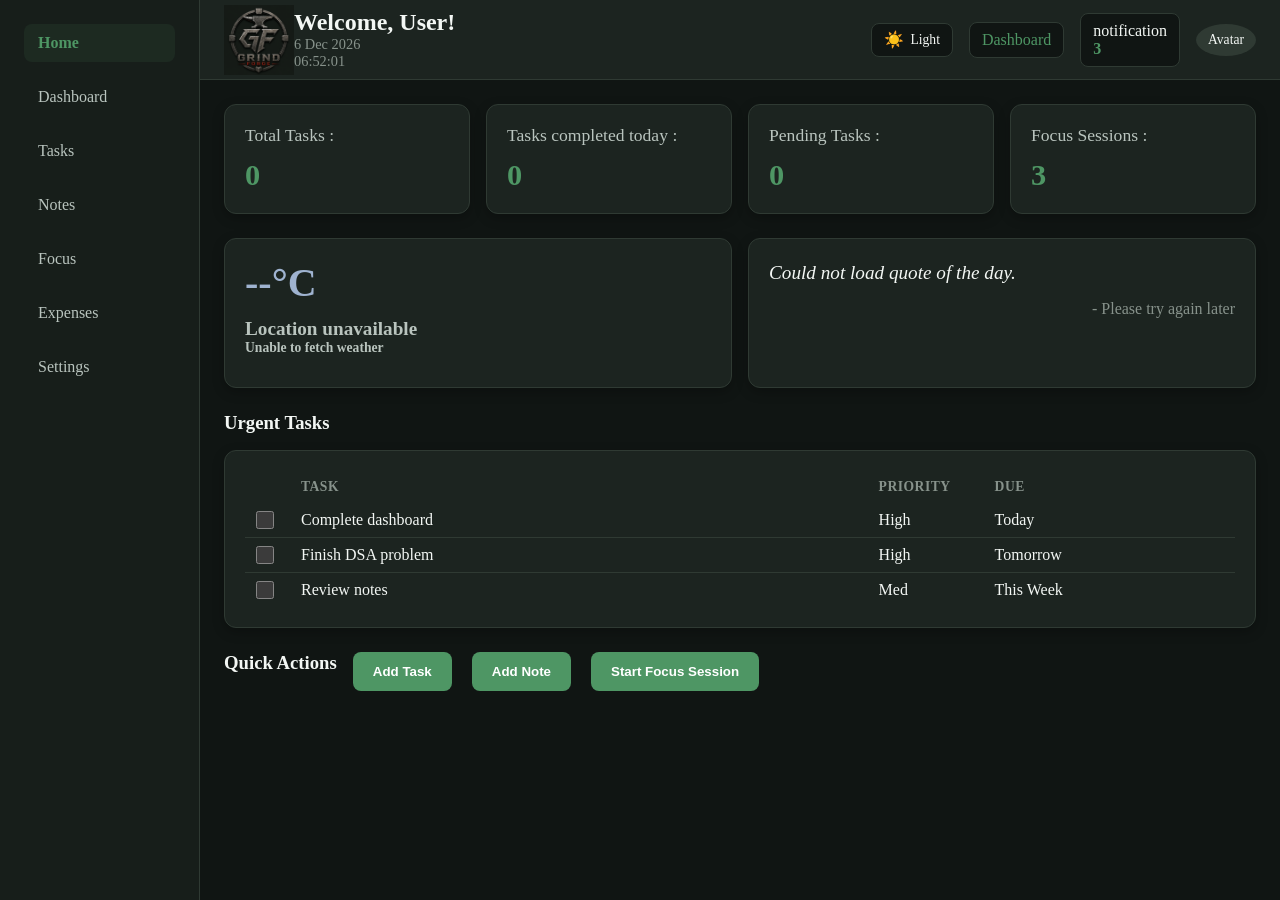
==== index.html @ f17d2585 "Added logo and timer in header also some fixes in buttons and cards" ====
<!doctype html>
<html lang="en">

<head>
  <meta charset="utf-8" />
  <meta name="viewport" content="width=device-width,initial-scale=1" />
  <title>Productivity Dashboard</title>
  <script src="js/theme-init.js"></script>
  <link rel="stylesheet" href="css/base.css" />
  <link rel="stylesheet" href="css/themes.css" />
  <link rel="stylesheet" href="css/layout.css" />
  <link rel="stylesheet" href="css/components.css" />
  <link rel="stylesheet" href="css/responsive.css" />
</head>

<body>
  <div class="app-container">

    <aside class="sidebar">
      <nav aria-label="Primary">
        <ul class="nav-links">
          <li><a href="index.html" data-page="index.html">Home</a></li>
          <li><a href="dashboard.html" data-page="dashboard.html">Dashboard</a></li>
          <li><a href="tasks.html" data-page="tasks.html">Tasks</a></li>
          <li><a href="notes.html" data-page="notes.html">Notes</a></li>
          <li><a href="focus.html" data-page="focus.html">Focus</a></li>
          <li><a href="expenses.html" data-page="expenses.html">Expenses</a></li>
          <li><a href="settings.html" data-page="settings.html">Settings</a></li>
        </ul>
      </nav>
    </aside>

    <main class="content" role="main">
      <header class="app-header">
        <div class="logo">
          <img src="assets/images/logo-dark.png" alt="Productivity App Logo" class="logo-icon">
        </div>
        <div class="welcome-msg">
          <span class="welcome-text">Welcome, User!</span>
          <div class="time-and-date">
            <span id="current-date">01/01/2023</span>
            <span id="current-time">00:00:00</span>
          </div>
        </div>
        <div class="header-actions">
          <button type="button" id="theme-toggle" class="theme-toggle-btn" aria-label="Switch to light mode" aria-pressed="false">
            <span class="theme-toggle-icon" aria-hidden="true">☀️</span>
            <span class="theme-toggle-label">Light</span>
          </button>
          <div class="dashboard-link">
            <a href="dashboard.html">Dashboard</a>
          </div>
          <div class="notification">
            <span class="notification-icon">notification</span>
            <span class="notification-count">3</span>
          </div>
          <div class="profile-avatar">Avatar</div>
        </div>
      </header>

      <div class="page-content">

        <section id="home-quick-stats" class="quick-stats">
          <div class="stat-card">
            <h4>Total Tasks : </h4>
            <p id="home-total-tasks" class="stat-value">0</p>
          </div>
          <div class="stat-card">
            <h4>Tasks completed today : </h4>
            <p id="home-completed-today" class="stat-value">0</p>
          </div>
          <div class="stat-card">
            <h4>Pending Tasks : </h4>
            <p id="home-pending-tasks" class="stat-value">0</p>
          </div>
          <div class="stat-card">
            <h4>Focus Sessions : </h4>
            <p id="home-focus-sessions" class="stat-value">3</p>
          </div>
        </section>

        <section id="widgets" class="widgets">
          <div class="widget-container">
            <article class="weather-card">
              <div class="shimmer-container weather-shimmer" id="weather-shimmer">
                <div class="shimmer-line shimmer-temp"></div>
                <div class="shimmer-line shimmer-location"></div>
                <div class="shimmer-line shimmer-desc"></div>
              </div>
              <div class="weather-content" id="weather-content" style="display: none;">
                <div class="temperature">
                  <h2>--°C</h2>
                </div>
                <div class="location">
                  <h4>Loacation Unavailable</h4>
                </div>
                <div class="weather-description">
                  <h5>Unable to fecth weather</h5>
                </div>
              </div>
            </article>
            <article class="quote-card">
              <div class="shimmer-container quote-shimmer" id="quote-shimmer">
                <div class="shimmer-line shimmer-quote-text"></div>
                <div class="shimmer-line shimmer-quote-author"></div>
              </div>
              <div class="quote-content" id="quote-content" style="display: none;">
                <div class="quote-text">
                  "The secret of getting ahead is getting started."
                </div>
                <div class="quote-author">- Mark Twain</div>
              </div>
            </article>
          </div>
        </section>

        <section id="urgent-tasks" class="urgent-tasks">
          <h3 class="urgent-task-title">Urgent Tasks</h3>

          <div class="urgent-task-list">
            <div class="urgent-task-header-row">
              <div></div>
              <div>Task</div>
              <div>Priority</div>
              <div>Due</div>
            </div>

            <div class="urgent-task-cards">
              <input type="checkbox" />
              <div>Complete dashboard</div>
              <div>High</div>
              <div>Today</div>
            </div>

            <div class="urgent-task-cards">
              <input type="checkbox" />
              <div>Finish DSA problem</div>
              <div>High</div>
              <div>Tomorrow</div>
            </div>

            <div class="urgent-task-cards">
              <input type="checkbox" />
              <div>Review notes</div>
              <div>Med</div>
              <div>This Week</div>
            </div>
          </div>
        </section>

        <section id="quick-actions" class="quick-actions">
          <h3 class="quick-actions-title">Quick Actions</h3>
          <div class="quick-actions-list">
            <button class="quick-action-btn">Add Task</button>
            <button class="quick-action-btn">Add Note</button>
            <button class="quick-action-btn">Start Focus Session</button>
          </div>
        </section>
      </div>

    </main>
  </div>
  <script type="module" src="js/app.js"></script>
</body>

</html>
---- css/base.css ----
/* base.css — reset, variables, typography */

* {
  margin: 0;
  padding: 0;
  box-sizing: border-box;
}

:root {
  --sidebar-bg: #171e1a;
  --main-bg: #101513;
  --card-bg: #1c2420;
  --card-border: #2f3a33;

  --btn-bg: #4e9664;
  --btn-text: #ffffff;

  --notes-accent: #d16ac4;
  --focus-accent: #9fb3d0;
  --completed-accent: #4f9a50;
  --xp-accent: #3f730f;
  --expense-accent: #e28c5c; /* Earthy copper for expenses */

  /* General Text Colors for Dark Theme */
  --text-primary: #f3f7f4;
  --text-secondary: #b9c4be;
  --text-muted: #87928b;

  /* Background Opacities */
  --hover-bg: rgba(255, 255, 255, 0.05);
  --nav-active-bg: rgba(78, 150, 100, 0.1);
  --completed-bg: rgba(79, 154, 80, 0.15);
  --notes-bg: rgba(209, 106, 196, 0.15);
  --focus-bg: rgba(159, 179, 208, 0.15);
  --expense-bg: rgba(226, 140, 92, 0.15);
  --focus-border: rgba(159, 179, 208, 0.2);
  --draft-bg: rgba(209, 106, 196, 0.1);

  /* Semantic aliases for layout & shared rules */
  --bg: var(--main-bg);
  --surface: var(--card-bg);
  --border: var(--card-border);
  --accent: var(--btn-bg);
  --success: var(--completed-accent);
  --danger: #c96b6b;
  --danger-bg: rgba(201, 107, 107, 0.15);
  --warning: #d4a84a;
  --card-shadow: 0 4px 12px rgba(0, 0, 0, 0.25);
}

html {
  color-scheme: dark light;
}

html[data-theme="dark"],
html:not(.light-theme) {
  color-scheme: dark;
}

body {
  color: var(--text-primary);
  background-color: var(--main-bg);
}

a {
  color: inherit;
  text-decoration: none;
}

/* Nav active styles in components.css */

.dashboard-tabs {
  display: flex;
  flex-wrap: wrap;
  gap: 12px;
  margin-bottom: 24px;
  border-bottom: 2px solid var(--border);
  padding-bottom: 12px;
}

.dashboard-tabs .tab-btn {
  padding: 0.75rem 1.25rem;
  border: none;
  border-radius: 4px;
  background: transparent;
  color: var(--text-secondary);
  cursor: pointer;
  font-weight: 500;
  font-size: 0.95rem;
  transition: all 0.2s ease;
  position: relative;
}

.dashboard-tabs .tab-btn:hover {
  color: var(--text-primary);
  background-color: var(--hover-bg);
}

.dashboard-tabs .tab-btn:focus {
  outline: 2px solid var(--accent);
  outline-offset: 2px;
}

.dashboard-tabs .tab-btn.active {
  color: var(--accent);
  font-weight: 600;
  border-bottom: 3px solid var(--accent);
  padding-bottom: 9px;
}

.quick-action-btn {
  background-color: var(--accent);
  color: white;
}

.stat-card p {
  color: var(--accent);
}

.progress-bar {
  background-color: var(--border);
  border-radius: 999px;
}

.progress-fill {
  background-color: var(--success);
  border-radius: inherit;
}

.task-tabs > .tab-btn.active {
  font-weight: 600;
  background-color: var(--accent);
  color: white;
}

.dashboard-stats-grid {
  display: grid;
  grid-template-columns: repeat(auto-fit, minmax(200px, 1fr));
  gap: 16px;
}

.stat-card {
  display: flex;
  flex-direction: column;
  justify-content: center;
  min-height: 110px;
}

.stat-card h3 {
  font-size: 0.9rem;
  font-weight: 500;
  color: var(--text-secondary);
  margin-bottom: 12px;
  text-transform: uppercase;
  letter-spacing: 0.5px;
}

.stat-card p {
  font-size: 2rem;
  font-weight: 700;
  color: var(--accent);
  margin: 0;
}

.no-activity,
.no-insights {
  padding: 32px 20px;
  text-align: center;
  color: var(--text-secondary);
  font-style: italic;
}

.activity-item {
  padding: 12px;
  border-bottom: 1px solid var(--border);
  display: flex;
  flex-direction: column;
  gap: 6px;
  transition: background-color 0.15s ease;
}

.activity-item:hover {
  background-color: var(--hover-bg);
}

.activity-item:last-child {
  border-bottom: none;
}

.activity-item-header {
  display: flex;
  align-items: center;
  gap: 8px;
  font-size: 0.95rem;
}

.activity-item-header strong {
  color: var(--text-primary);
  font-weight: 600;
}

.activity-module {
  display: inline-block;
  padding: 2px 8px;
  background-color: var(--accent);
  color: white;
  border-radius: 12px;
  font-size: 0.75rem;
  font-weight: 600;
  text-transform: uppercase;
  letter-spacing: 0.3px;
}

.activity-title {
  font-size: 0.9rem;
  color: var(--text-primary);
  font-weight: 500;
  margin: 0;
  word-break: break-word;
}

.activity-date {
  font-size: 0.8rem;
  color: var(--text-secondary);
  margin: 0;
}

.insight-item {
  display: flex;
  flex-direction: column;
  gap: 8px;
}

.insight-item h3 {
  font-size: 0.9rem;
  font-weight: 600;
  color: var(--text-primary);
  margin: 0;
}

.insight-item p {
  font-size: 1.1rem;
  color: var(--accent);
  font-weight: 700;
  margin: 0;
  word-break: break-word;
}
---- css/themes.css ----
/* themes.css — light mode overrides (dark defaults in base.css) */

:root.light-theme {
  --sidebar-bg: #ffffff;
  --main-bg: #f3f4f6;
  --card-bg: #ffffff;
  --card-border: #e5e7eb;

  --btn-bg: #059669;
  --btn-text: #ffffff;

  --notes-accent: #db2777;
  --focus-accent: #2563eb;
  --completed-accent: #059669;
  --xp-accent: #d97706;
  --expense-accent: #dc2626;

  --text-primary: #111827;
  --text-secondary: #4b5563;
  --text-muted: #9ca3af;

  --hover-bg: #f9fafb;
  --nav-active-bg: #ecfdf5;
  --completed-bg: rgba(5, 150, 105, 0.1);
  --notes-bg: rgba(219, 39, 119, 0.1);
  --focus-bg: rgba(37, 99, 235, 0.1);
  --expense-bg: rgba(220, 38, 38, 0.1);
  --focus-border: rgba(37, 99, 235, 0.3);
  --draft-bg: rgba(219, 39, 119, 0.1);

  --danger: #dc2626;
  --danger-bg: rgba(220, 38, 38, 0.1);
  --warning: #d97706;
  --card-shadow: 0 2px 8px rgba(0, 0, 0, 0.08);
}

:root.light-theme,
:root.light-theme body {
  color-scheme: light;
}
---- css/layout.css ----
html,
body {
    height: 100%;
    background-color: var(--main-bg);
}

body {
    margin: 0;
}

.nav-links{
    list-style: none;
    margin:0;
    padding:0;
    display: flex;
    flex-direction: column;
    gap: 16px;
}

.app-container {
    display: flex;
    min-height: 100vh;
}

.sidebar {
    width: 200px;
    display: flex;
    flex-direction: column;
    min-height: 100vh;
    background-color: var(--sidebar-bg);
    border-right: 1px solid var(--card-border);
    padding: 24px;
}

.content {
    flex: 1;
    display: flex;
    flex-direction: column;
    background-color: var(--main-bg);
}

.app-header {
    height: 80px;
    background-color: var(--card-bg);
    border-bottom: 1px solid var(--card-border);
    display: flex;
    align-items: center;
    justify-content: space-between;
    padding: 0 24px;
}

.welcome-msg{
    display: flex;
    flex-direction: column;
    align-items: left;
    justify-content: center;
    padding: 8px 0;
}

.time-and-date{
    display: flex;
    flex-direction: column;
}

.header-actions {
    display: flex;
    gap: 16px;
    align-items: center;
}

.dashboard-link,
.notification {
    padding: 8px 12px;
    border-radius: 8px;
    border: 1px solid var(--card-border);
}



.page-content {
    flex: 1;
    padding: 24px;
    display: flex;
    flex-direction: column;
    gap: 24px;
}

.recent-activity-section,
.productivity-insights-section {
    display: flex;
    flex-direction: column;
    gap: 12px;
}

.recent-activity-section h2,
.productivity-insights-section h2 {
    font-size: 1.25rem;
    font-weight: 600;
    color: var(--text-primary);
    margin: 0;
}

#recent-activity-list,
#dashboard-insights-list {
    background-color: var(--card-bg);
    border: 1px solid var(--card-border);
    border-radius: 12px;
    overflow: hidden;
    box-shadow: var(--card-shadow);
}

#dashboard-insights-list {
    display: grid;
    grid-template-columns: repeat(auto-fit, minmax(200px, 1fr));
    gap: 0;
    padding: 16px;
}

.insight-item {
    padding: 16px;
    background-color: var(--card-bg);
    border: 1px solid var(--card-border);
    border-radius: 8px;
}

#recent-activity-list .activity-item {
    padding: 16px;
    border-bottom: 1px solid var(--card-border);
}

#recent-activity-list .activity-item:last-child {
    border-bottom: none;
}



.quick-stats {
    display: grid;
    grid-template-columns: repeat(auto-fit, minmax(180px, 1fr));
    gap: 16px;
    font-size: 1rem;
}

.quick-stats p {
    font-size: 1.5rem;
    font-weight: 700;
}

.widget-container {
    display: grid;
    grid-template-columns: 1fr 1fr;
    gap: 16px;
}

.weather-card,
.quote-card {
    min-height: 150px;
}

.quote-text,
.quote-author {
    width: 100%;
}

.quote-author {
    text-align: right;
}

.urgent-tasks{
    display: flex;
    flex-direction: column;
    gap: 16px;
}

.urgent-task-list {
    display: flex;
    flex-direction: column;
}

.urgent-task-header-row,
.urgent-task-cards {
    display: grid;
    grid-template-columns: 40px 0.8fr 100px 100px;
    gap: 16px;
    padding: 8px 0;
}

.quick-actions {
    display: flex;
    gap: 16px;
}

.quick-actions-list {
    display: flex;
    gap: 20px;
}


.stat-card,
.weather-card,
.quote-card,
.urgent-task-list {
    padding: 20px;
    background-color: var(--card-bg);
    border: 1px solid var(--card-border);
    border-radius: 12px;
    box-shadow: var(--card-shadow);
}



.progress-bar {
    width: 100%;
    height: 8px;
}

.progress-fill {
    height: 100%;
    width: 0%;
}
---- css/components.css ----
/* components.css — cards, buttons, inputs, badges */

/* Navigation */
.nav-links a {
  display: block;
  padding: 10px 14px;
  border-radius: 8px;
  color: var(--text-secondary);
  font-weight: 500;
  transition:
    background-color 0.15s ease,
    color 0.15s ease;
}

.nav-links a:hover {
  background-color: var(--hover-bg);
  color: var(--text-primary);
}

.nav-links a.active {
  background-color: var(--nav-active-bg);
  color: var(--btn-bg);
  font-weight: 600;
}

/* Theme toggle */
.theme-toggle-btn {
  display: inline-flex;
  align-items: center;
  gap: 6px;
  padding: 8px 12px;
  border-radius: 8px;
  border: 1px solid var(--card-border);
  background-color: var(--main-bg);
  color: var(--text-primary);
  cursor: pointer;
  font-size: 0.85rem;
  font-weight: 500;
  font-family: inherit;
  transition:
    background-color 0.15s ease,
    border-color 0.15s ease;
}

.theme-toggle-btn:hover {
  background-color: var(--hover-bg);
  border-color: var(--accent);
}

.theme-toggle-btn:focus-visible {
  outline: 2px solid var(--accent);
  outline-offset: 2px;
}

.theme-toggle-icon {
  font-size: 1rem;
  line-height: 1;
}

/* Header */
.welcome-msg {
  width: 60%;
}

.logo-text,
.welcome-text {
  color: var(--text-primary);
  font-size: 1.5rem;
  font-weight: 800;
}

.logo-icon {
  width: 70px;
  height: 70px;
  display: flex;
  align-items: center;
  justify-content: center;
  color: var(--btn-bg);
  transition: transform 0.2s ease;
}

.logo-icon:hover {
  transform: scale(1.05);
}

.time-and-date {
  color: var(--text-muted);
  font-size: 0.9rem;
}

.dashboard-link a {
  color: var(--btn-bg);
  font-weight: 500;
}

.notification {
  color: var(--btn-bg);
  font-weight: 500;
}

.dashboard-link,
.notification {
  background-color: var(--main-bg);
  color: var(--text-primary);
}

.dashboard-link a:hover {
  color: var(--text-primary);
}

.profile-avatar {
  background-color: var(--card-border);
  color: var(--text-primary);
  border-radius: 50%;
  padding: 8px 12px;
  font-size: 0.85rem;
}

.notification-count {
  color: var(--btn-bg);
  font-weight: 600;
}

/* Section headings */
.page-content h1,
.page-content h2,
.page-content h3,
.urgent-task-title,
.quick-actions-title {
  color: var(--text-primary);
}

.page-content h2 {
  font-size: 1.25rem;
  font-weight: 600;
  margin-bottom: 12px;
}

/* Stat cards */
.stat-card h3,
.stat-card h4 {
  font-size: 1.1rem;
  font-weight: 500;
  color: var(--text-secondary);
  margin-bottom: 12px;
}

.stat-card .stat-value,
.stat-card p.stat-value {
  font-size: 1.9rem;
  font-weight: 700;
  color: var(--accent);
  margin: 0;
}

.weather-content .temperature h2 {
  font-size: 2.5rem;
}
.location h4 {
  font-size: 1.2rem;
}
.weather-description h5 {
  font-size: 0.85rem;
}

.quote-content .quote-text {
  font-size: 1.2rem;
}
.quote-author {
  font-size: 1rem;
}

.weather

.text-danger,
.text-danger.stat-value,
.stat-card .text-danger,
.stat-card p.text-danger {
  color: var(--danger);
}

.text-success,
.text-success.stat-value,
.stat-card .text-success,
.stat-card p.text-success {
  color: var(--success);
}

/* Page-specific stat accents */
body[data-page="notes.html"] .stat-card .stat-value {
  color: var(--notes-accent);
}

body[data-page="focus.html"] .stat-card .stat-value {
  color: var(--focus-accent);
}

body[data-page="expenses.html"] .stat-card .stat-value {
  color: var(--expense-accent);
}

/* Forms */
.form-card {
  background-color: var(--card-bg);
  border: 1px solid var(--card-border);
  border-radius: 12px;
  padding: 24px;
}

.form-group {
  display: flex;
  flex-direction: column;
  gap: 6px;
  margin-bottom: 16px;
}

.form-group label {
  color: var(--text-secondary);
  font-size: 0.9rem;
  font-weight: 500;
}

.form-group input,
.form-group textarea,
.form-group select,
#note-form input,
#note-form textarea,
#session-name,
.expense-filter-row select {
  background-color: var(--main-bg);
  border: 1px solid var(--card-border);
  border-radius: 8px;
  color: var(--text-primary);
  padding: 10px 12px;
  font-size: 0.95rem;
}

#note-form input,
#note-form textarea {
  width: 100%;
  margin-bottom: 12px;
}

.form-group input::placeholder,
.form-group textarea::placeholder,
#note-form input::placeholder,
#note-form textarea::placeholder,
#session-name::placeholder {
  color: var(--text-muted);
}

.form-group input:focus,
.form-group textarea:focus,
.form-group select:focus,
#note-form input:focus,
#note-form textarea:focus,
#session-name:focus {
  outline: 2px solid var(--accent);
  outline-offset: 1px;
  border-color: var(--accent);
}

.form-row {
  display: grid;
  grid-template-columns: 1fr 1fr;
  gap: 16px;
}

.form-actions {
  display: flex;
  gap: 12px;
  flex-wrap: wrap;
}

.primary-btn {
  background-color: var(--btn-bg);
  color: var(--btn-text);
  border: none;
  border-radius: 8px;
  padding: 10px 20px;
  font-weight: 600;
  cursor: pointer;
  transition: filter 0.15s ease;
}

.primary-btn:hover {
  filter: brightness(1.1);
}

.secondary-btn {
  background-color: transparent;
  color: var(--text-secondary);
  border: 1px solid var(--card-border);
  border-radius: 8px;
  padding: 10px 20px;
  font-weight: 500;
  cursor: pointer;
}

.secondary-btn:hover {
  background-color: var(--hover-bg);
  color: var(--text-primary);
}

/* Task tabs */
.task-tabs {
  display: flex;
  flex-wrap: wrap;
  gap: 8px;
  margin-bottom: 16px;
}

.task-tabs .tab-btn {
  padding: 8px 16px;
  border: 1px solid var(--card-border);
  border-radius: 8px;
  background: transparent;
  color: var(--text-secondary);
  cursor: pointer;
  font-weight: 500;
  transition: all 0.15s ease;
}

.task-tabs .tab-btn:hover {
  background-color: var(--hover-bg);
  color: var(--text-primary);
}

.tab-divider {
  border: none;
  border-top: 1px solid var(--card-border);
  margin-bottom: 20px;
}

/* Task cards */
.task-card,
.expense-card,
.note-item {
  background-color: var(--card-bg);
  border: 1px solid var(--card-border);
  border-radius: 12px;
  padding: 16px;
  margin-bottom: 12px;
}

.task-title,
.expense-title,
.note-item h3 {
  color: var(--text-primary);
  font-size: 1.1rem;
  font-weight: 600;
}

.task-description,
.expense-category,
.expense-date,
.note-date {
  color: var(--text-secondary);
  font-size: 0.9rem;
}

.expense-amount {
  color: var(--expense-accent);
  font-weight: 700;
  font-size: 1.1rem;
}

.task-meta {
  display: flex;
  flex-wrap: wrap;
  gap: 12px;
  color: var(--text-muted);
  font-size: 0.85rem;
}

.task-priority-badge.low {
  color: var(--text-muted);
}

.task-priority-badge.medium {
  color: var(--warning);
}

.task-priority-badge.high {
  color: var(--danger);
}

.task-actions,
.expense-actions,
.note-actions {
  display: flex;
  gap: 8px;
  margin-top: 12px;
}

.edit-btn,
.delete-btn,
.edit-note-btn,
.delete-note-btn {
  padding: 6px 12px;
  border-radius: 6px;
  border: 1px solid var(--card-border);
  background: transparent;
  color: var(--text-secondary);
  cursor: pointer;
  font-size: 0.85rem;
}

.edit-btn:hover,
.edit-note-btn:hover {
  background-color: var(--nav-active-bg);
  color: var(--btn-bg);
  border-color: var(--btn-bg);
}

.delete-btn:hover,
.delete-note-btn:hover {
  background-color: var(--danger-bg);
  color: var(--danger);
  border-color: var(--danger);
}

/* Activity module badges */
.activity-module {
  background-color: var(--btn-bg);
}

.activity-module--tasks {
  background-color: var(--btn-bg);
}

.activity-module--notes {
  background-color: var(--notes-accent);
}

.activity-module--focus {
  background-color: var(--focus-accent);
  color: var(--btn-text);
}

.activity-module--expenses {
  background-color: var(--expense-accent);
  color: var(--btn-text);
}

/* Category breakdown */
.category-breakdown-item {
  margin-bottom: 16px;
}

.category-info {
  display: flex;
  justify-content: space-between;
  margin-bottom: 6px;
  font-weight: 500;
  font-size: 0.95rem;
  color: var(--text-primary);
}

.category-breakdown-section .progress-fill {
  background-color: var(--expense-accent);
}

/* Focus page */
.focus-timer-section {
  text-align: center;
  padding: 32px;
  background-color: var(--card-bg);
  border: 1px solid var(--card-border);
  border-radius: 12px;
}

#focus-timer-display {
  font-size: 3rem;
  font-weight: 700;
  color: var(--focus-accent);
  margin: 24px 0;
}

.focus-controls {
  display: flex;
  flex-wrap: wrap;
  gap: 12px;
  justify-content: center;
  align-items: center;
}

.focus-controls button {
  background-color: var(--btn-bg);
  color: var(--btn-text);
  border: none;
  border-radius: 8px;
  padding: 10px 20px;
  font-weight: 600;
  cursor: pointer;
}

.focus-controls button:hover {
  filter: brightness(1.1);
}

.focus-session-item {
  padding: 12px 16px;
  background-color: var(--card-bg);
  border: 1px solid var(--card-border);
  border-radius: 8px;
  margin-bottom: 8px;
  color: var(--text-primary);
}

/* Quote & weather widgets */
.quote-text {
  color: var(--text-primary);
  font-style: italic;
  line-height: 1.5;
}

.quote-author {
  color: var(--text-muted);
  margin-top: 12px;
}

.temperature h2 {
  color: var(--focus-accent);
  font-size: 2rem;
}

.location h4,
.weather-description h5 {
  color: var(--text-secondary);
}

/* Quick actions */
.quick-action-btn {
  background-color: var(--btn-bg);
  color: var(--btn-text);
  border: none;
  border-radius: 8px;
  padding: 12px 20px;
  font-weight: 600;
  cursor: pointer;
}

.quick-action-btn:hover {
  filter: brightness(1.1);
}

/* Expense filter */
.expense-filter-row {
  display: flex;
  align-items: center;
  gap: 12px;
  margin-bottom: 16px;
  color: var(--text-secondary);
}

/* Urgent tasks table */
.urgent-task-header-row {
  color: var(--text-muted);
  font-size: 0.85rem;
  font-weight: 600;
  text-transform: uppercase;
  letter-spacing: 0.5px;
}

.urgent-task-cards {
  color: var(--text-primary);
  border-bottom: 1px solid var(--card-border);
}

.urgent-task-cards:last-child {
  border-bottom: none;
}

@media (max-width: 768px) {
  .theme-toggle-label {
    display: none;
  }

  .theme-toggle-btn {
    padding: 8px 10px;
  }
}

/* Shimmer loading animation */
@keyframes shimmer {
  0% {
    background-position: -1000px 0;
  }
  100% {
    background-position: 1000px 0;
  }
}

.shimmer-container {
  display: flex;
  flex-direction: column;
  gap: 12px;
}

.shimmer-line {
  height: 16px;
  background: linear-gradient(
    90deg,
    var(--card-border) 0%,
    var(--hover-bg) 50%,
    var(--card-border) 100%
  );
  background-size: 1000px 100%;
  border-radius: 4px;
  animation: shimmer 2s infinite;
}

.shimmer-temp {
  height: 32px;
  margin-bottom: 8px;
}

.shimmer-location {
  height: 20px;
}

.shimmer-desc {
  height: 16px;
}

.shimmer-quote-text {
  height: 48px;
}

.shimmer-quote-author {
  height: 16px;
  margin-top: 8px;
}
---- css/responsive.css ----
/* responsive.css — breakpoints for mobile/tablet */

@media (max-width: 1024px) {
    .sidebar {
        width: 200px;
        padding: 16px;
    }

    .app-header {
        padding: 0 16px;
    }

    .page-content {
        padding: 16px;
        gap: 16px;
    }

    .quick-stats {
        grid-template-columns: repeat(auto-fit, minmax(150px, 1fr));
    }

    #dashboard-insights-list {
        grid-template-columns: repeat(auto-fit, minmax(180px, 1fr));
    }
}

@media (max-width: 768px) {
    .app-container {
        flex-direction: column;
    }

    .sidebar {
        width: 100%;
        min-height: auto;
        flex-direction: row;
        padding: 12px;
        border: 1px solid var(--card-border);
        overflow-x: auto;
    }

    .nav-links {
        flex-direction: row;
        gap: 8px;
    }

    .nav-links li a {
        padding: 8px 12px;
        font-size: 0.9rem;
    }

    .app-header {
        flex-wrap: wrap;
        height: auto;
        gap: 12px;
        padding: 12px;
    }

    .logo-text,
    .welcome-msg .time-and-date {
        display: none;
    }

    .page-content {
        padding: 12px;
        gap: 12px;
    }

    .dashboard-tabs {
        gap: 8px;
        margin-bottom: 16px;
    }

    .dashboard-tabs .tab-btn {
        padding: 0.6rem 1rem;
        font-size: 0.85rem;
    }

    .quick-stats {
        grid-template-columns: repeat(auto-fit, minmax(120px, 1fr));
        gap: 12px;
    }

    .stat-card {
        min-height: 100px;
    }

    .stat-card h3 {
        font-size: 0.8rem;
        margin-bottom: 8px;
    }

    .stat-card p {
        font-size: 1.5rem;
    }

    #dashboard-insights-list {
        grid-template-columns: repeat(auto-fit, minmax(140px, 1fr));
        padding: 12px;
        gap: 0;
    }

    .insight-item {
        padding: 12px;
        border: 1px solid var(--card-border);
        border-radius: 6px;
        font-size: 0.9rem;
    }

    .insight-item h3 {
        font-size: 0.8rem;
    }

    .insight-item p {
        font-size: 0.95rem;
    }

    .activity-item-header {
        font-size: 0.9rem;
    }

    .activity-module {
        font-size: 0.7rem;
        padding: 2px 6px;
    }

    .activity-title {
        font-size: 0.85rem;
    }

    .activity-date {
        font-size: 0.75rem;
    }
}

@media (max-width: 480px) {
    .sidebar {
        padding: 8px;
    }

    .nav-links li a {
        padding: 6px 10px;
        font-size: 0.8rem;
    }

    .app-header {
        padding: 8px;
        gap: 8px;
    }

    .logo-icon {
        font-size: 0.9rem;
    }

    .header-actions {
        gap: 8px;
    }

    .page-content {
        padding: 8px;
        gap: 8px;
    }

    .dashboard-tabs {
        gap: 6px;
        margin-bottom: 12px;
    }

    .dashboard-tabs .tab-btn {
        padding: 0.5rem 0.8rem;
        font-size: 0.75rem;
    }

    .quick-stats {
        grid-template-columns: repeat(2, 1fr);
        gap: 10px;
    }

    .stat-card {
        min-height: 90px;
        padding: 16px;
    }

    .stat-card h3 {
        font-size: 0.7rem;
        margin-bottom: 6px;
    }

    .stat-card p {
        font-size: 1.25rem;
    }

    #dashboard-insights-list {
        grid-template-columns: 1fr;
        padding: 8px;
    }

    .insight-item {
        padding: 10px;
    }

    .insight-item h3 {
        font-size: 0.75rem;
    }

    .insight-item p {
        font-size: 0.9rem;
    }

    .activity-item {
        padding: 12px;
    }

    .activity-item-header {
        font-size: 0.85rem;
        gap: 6px;
    }

    .activity-module {
        font-size: 0.65rem;
        padding: 1px 5px;
    }

    .activity-title {
        font-size: 0.8rem;
    }

    .activity-date {
        font-size: 0.7rem;
    }

    .no-activity,
    .no-insights {
        padding: 20px 12px;
        font-size: 0.85rem;
    }
}
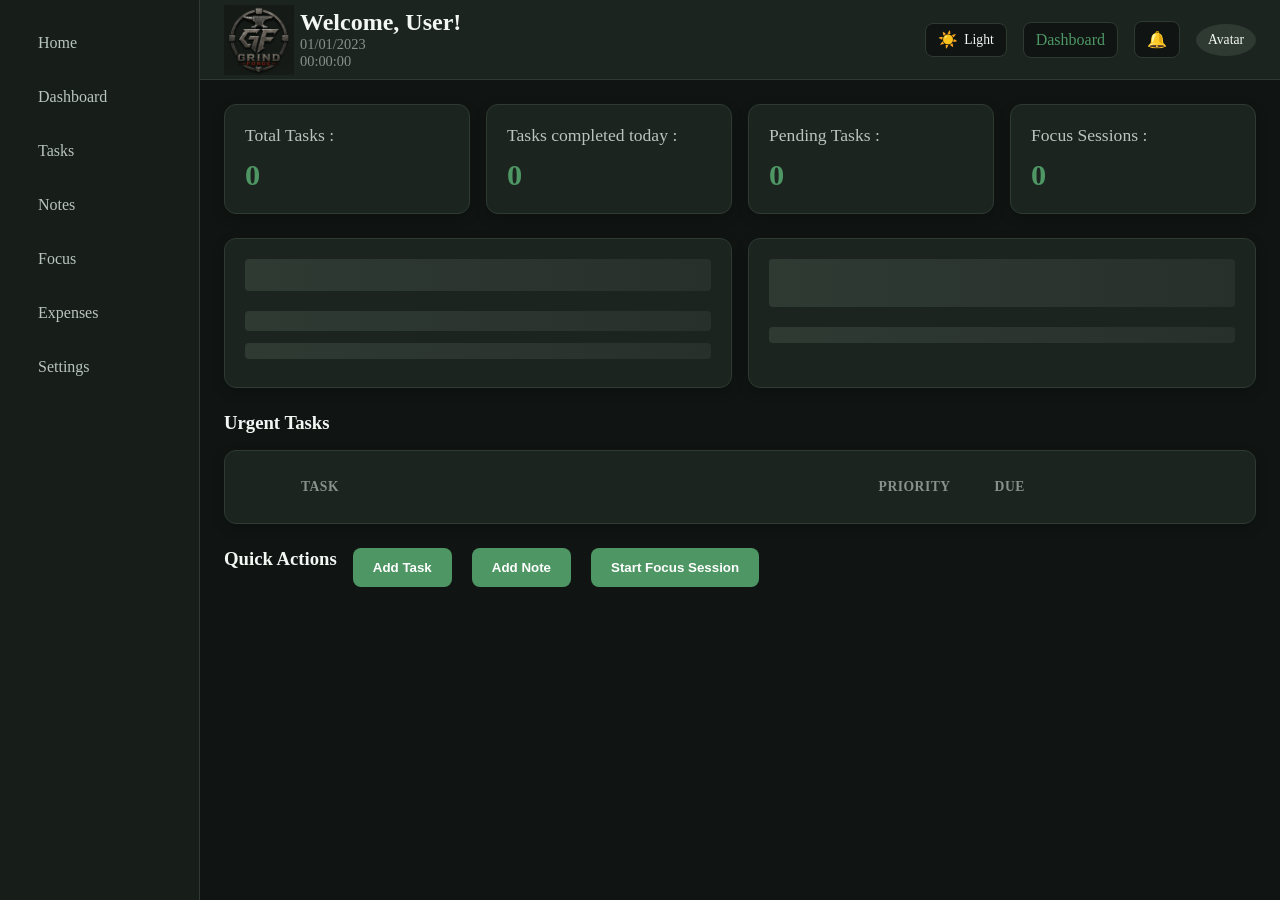
==== commit f5ba2c19: "security and bug fixes and consistency maintenance" ====
--- a/index.html
+++ b/index.html
@@ -50,9 +50,9 @@
           <div class="dashboard-link">
             <a href="dashboard.html">Dashboard</a>
           </div>
-          <div class="notification">
-            <span class="notification-icon">notification</span>
-            <span class="notification-count">3</span>
+          <div class="notification" id="notification-widget">
+            <span class="notification-icon" aria-label="Notifications">🔔</span>
+            <span class="notification-count" id="notification-badge" hidden>0</span>
           </div>
           <div class="profile-avatar">Avatar</div>
         </div>
@@ -75,7 +75,7 @@
           </div>
           <div class="stat-card">
             <h4>Focus Sessions : </h4>
-            <p id="home-focus-sessions" class="stat-value">3</p>
+            <p id="home-focus-sessions" class="stat-value">0</p>
           </div>
         </section>
 
@@ -125,35 +125,18 @@
               <div>Due</div>
             </div>
 
-            <div class="urgent-task-cards">
-              <input type="checkbox" />
-              <div>Complete dashboard</div>
-              <div>High</div>
-              <div>Today</div>
-            </div>
-
-            <div class="urgent-task-cards">
-              <input type="checkbox" />
-              <div>Finish DSA problem</div>
-              <div>High</div>
-              <div>Tomorrow</div>
-            </div>
-
-            <div class="urgent-task-cards">
-              <input type="checkbox" />
-              <div>Review notes</div>
-              <div>Med</div>
-              <div>This Week</div>
-            </div>
+          <div id="urgent-task-cards-container">
+              <!-- Dynamic urgent tasks rendered by home.js -->
+          </div>
           </div>
         </section>
 
         <section id="quick-actions" class="quick-actions">
           <h3 class="quick-actions-title">Quick Actions</h3>
           <div class="quick-actions-list">
-            <button class="quick-action-btn">Add Task</button>
-            <button class="quick-action-btn">Add Note</button>
-            <button class="quick-action-btn">Start Focus Session</button>
+            <button id="quick-add-task" class="quick-action-btn">Add Task</button>
+            <button id="quick-add-note" class="quick-action-btn">Add Note</button>
+            <button id="quick-start-focus" class="quick-action-btn">Start Focus Session</button>
           </div>
         </section>
       </div>
--- a/css/components.css
+++ b/css/components.css
@@ -170,7 +170,6 @@
   font-size: 1rem;
 }
 
-.weather
 
 .text-danger,
 .text-danger.stat-value,
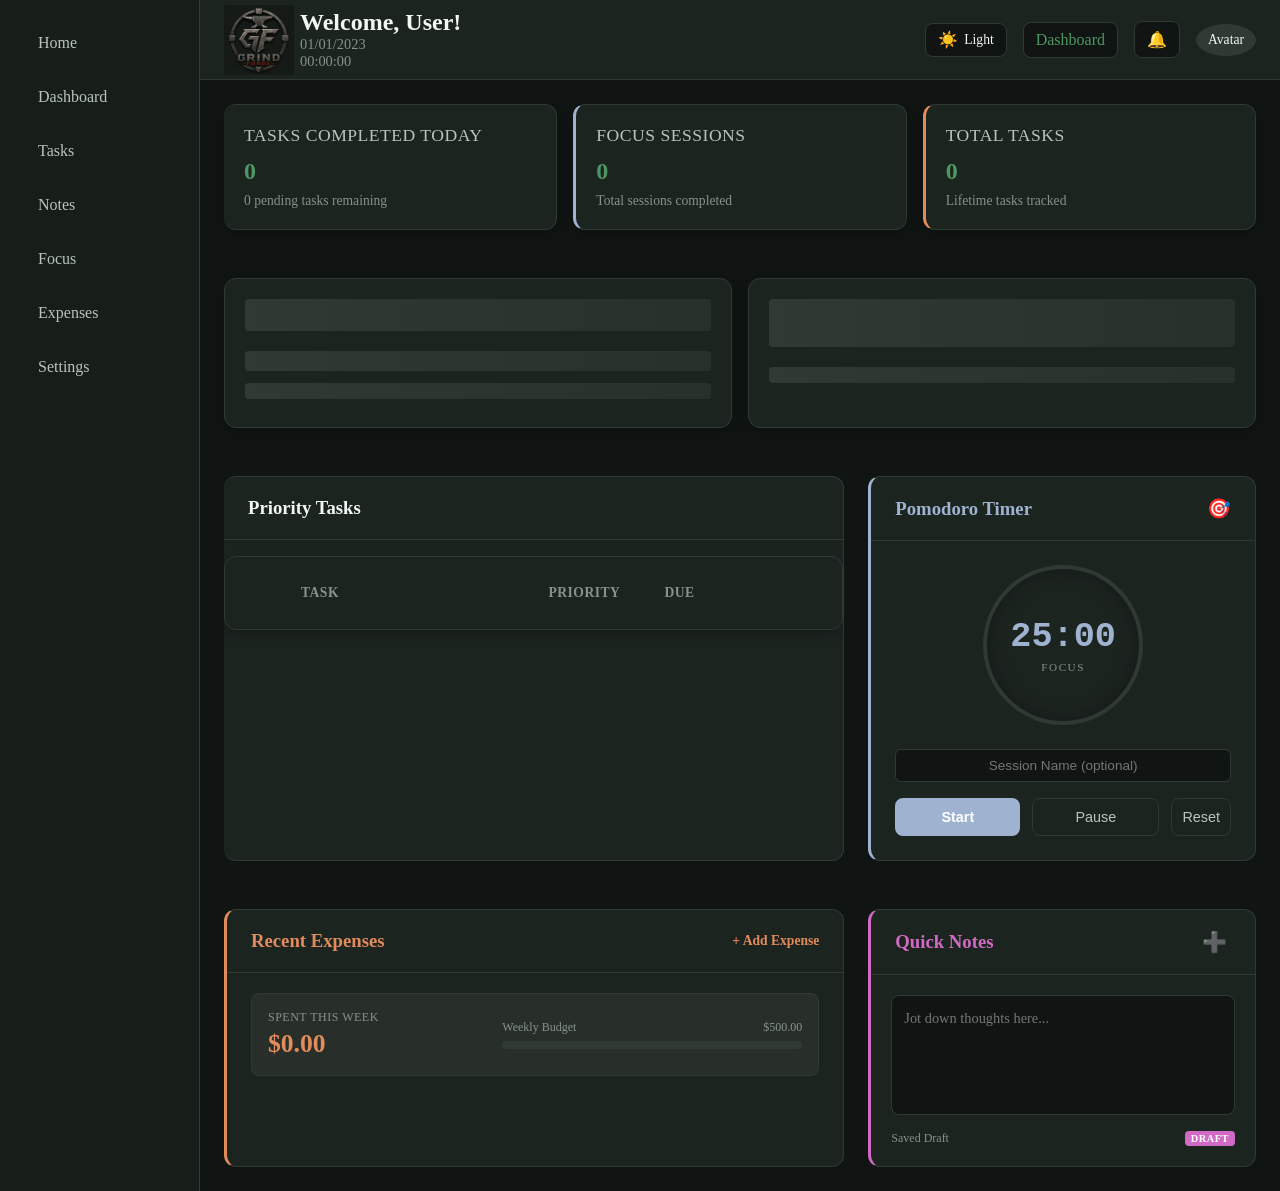
==== commit 8d469a02: "home UI polished with few new feature of draft note and focus timer" ====
--- a/index.html
+++ b/index.html
@@ -60,85 +60,160 @@
 
       <div class="page-content">
 
-        <section id="home-quick-stats" class="quick-stats">
-          <div class="stat-card">
-            <h4>Total Tasks : </h4>
-            <p id="home-total-tasks" class="stat-value">0</p>
-          </div>
-          <div class="stat-card">
-            <h4>Tasks completed today : </h4>
-            <p id="home-completed-today" class="stat-value">0</p>
-          </div>
-          <div class="stat-card">
-            <h4>Pending Tasks : </h4>
-            <p id="home-pending-tasks" class="stat-value">0</p>
-          </div>
-          <div class="stat-card">
-            <h4>Focus Sessions : </h4>
-            <p id="home-focus-sessions" class="stat-value">0</p>
-          </div>
+        <!-- HERO METRICS -->
+        <section class="dashboard-stats-grid quick-stats">
+          <article class="stat-card" style="border-left: 3px solid var(--tasks-accent);">
+            <h3>Tasks Completed Today</h3>
+            <p id="home-completed-today">0</p>
+            <span style="font-size: 0.85rem; color: var(--text-muted); margin-top: 8px;"><span id="home-pending-tasks">0</span> pending tasks remaining</span>
+          </article>
+          <article class="stat-card" style="border-left: 3px solid var(--focus-accent);">
+            <h3>Focus Sessions</h3>
+            <p id="home-focus-sessions">0</p>
+            <span style="font-size: 0.85rem; color: var(--text-muted); margin-top: 8px;">Total sessions completed</span>
+          </article>
+          <article class="stat-card" style="border-left: 3px solid var(--expense-accent);">
+            <h3>Total Tasks</h3>
+            <p id="home-total-tasks">0</p>
+            <span style="font-size: 0.85rem; color: var(--text-muted); margin-top: 8px;">Lifetime tasks tracked</span>
+          </article>
         </section>
 
-        <section id="widgets" class="widgets">
-          <div class="widget-container">
-            <article class="weather-card">
-              <div class="shimmer-container weather-shimmer" id="weather-shimmer">
-                <div class="shimmer-line shimmer-temp"></div>
-                <div class="shimmer-line shimmer-location"></div>
-                <div class="shimmer-line shimmer-desc"></div>
-              </div>
-              <div class="weather-content" id="weather-content" style="display: none;">
-                <div class="temperature">
-                  <h2>--°C</h2>
-                </div>
-                <div class="location">
-                  <h4>Loacation Unavailable</h4>
-                </div>
-                <div class="weather-description">
-                  <h5>Unable to fecth weather</h5>
-                </div>
-              </div>
-            </article>
-            <article class="quote-card">
-              <div class="shimmer-container quote-shimmer" id="quote-shimmer">
-                <div class="shimmer-line shimmer-quote-text"></div>
-                <div class="shimmer-line shimmer-quote-author"></div>
-              </div>
-              <div class="quote-content" id="quote-content" style="display: none;">
-                <div class="quote-text">
-                  "The secret of getting ahead is getting started."
-                </div>
-                <div class="quote-author">- Mark Twain</div>
-              </div>
-            </article>
-          </div>
+        <!-- WEATHER & QUOTE SECTION (Widgets) -->
+        <section id="widgets" class="widgets widget-container" style="margin-top: 24px;">
+          <article class="weather-card">
+            <div class="shimmer-container weather-shimmer" id="weather-shimmer">
+              <div class="shimmer-line shimmer-temp"></div>
+              <div class="shimmer-line shimmer-location"></div>
+              <div class="shimmer-line shimmer-desc"></div>
+            </div>
+            <div class="weather-content" id="weather-content" style="display: none;">
+              <div class="temperature">
+                <h2>--°C</h2>
+              </div>
+              <div class="location">
+                <h4>Location Unavailable</h4>
+              </div>
+              <div class="weather-description">
+                <h5>Unable to fetch weather</h5>
+              </div>
+            </div>
+          </article>
+          <article class="quote-card">
+            <div class="shimmer-container quote-shimmer" id="quote-shimmer">
+              <div class="shimmer-line shimmer-quote-text"></div>
+              <div class="shimmer-line shimmer-quote-author"></div>
+            </div>
+            <div class="quote-content" id="quote-content" style="display: none;">
+              <div class="quote-text">
+                "The secret of getting ahead is getting started."
+              </div>
+              <div class="quote-author">- Mark Twain</div>
+            </div>
+          </article>
         </section>
 
-        <section id="urgent-tasks" class="urgent-tasks">
-          <h3 class="urgent-task-title">Urgent Tasks</h3>
-
-          <div class="urgent-task-list">
-            <div class="urgent-task-header-row">
-              <div></div>
-              <div>Task</div>
-              <div>Priority</div>
-              <div>Due</div>
-            </div>
-
-          <div id="urgent-task-cards-container">
-              <!-- Dynamic urgent tasks rendered by home.js -->
-          </div>
-          </div>
-        </section>
-
-        <section id="quick-actions" class="quick-actions">
-          <h3 class="quick-actions-title">Quick Actions</h3>
-          <div class="quick-actions-list">
-            <button id="quick-add-task" class="quick-action-btn">Add Task</button>
-            <button id="quick-add-note" class="quick-action-btn">Add Note</button>
-            <button id="quick-start-focus" class="quick-action-btn">Start Focus Session</button>
-          </div>
-        </section>
+        <!-- ROW 1: PRIORITY TASKS & POMODORO TIMER -->
+        <div class="dashboard-split" style="margin-top: 24px;">
+          
+          <!-- LEFT: Priority Tasks -->
+          <div class="split-main">
+            <section id="urgent-tasks" class="urgent-tasks form-card" style="padding: 0; overflow: hidden; border-left: 3px solid var(--tasks-accent); height: 100%;">
+              <div style="padding: 20px 24px; border-bottom: 1px solid var(--card-border); background-color: var(--surface-elevated);">
+                <h3 class="split-section-title" style="margin: 0; color: var(--tasks-accent);">Priority Tasks</h3>
+              </div>
+              <div class="urgent-task-list">
+                <div class="urgent-task-header-row">
+                  <div></div>
+                  <div>Task</div>
+                  <div>Priority</div>
+                  <div>Due</div>
+                </div>
+                <div id="urgent-task-cards-container">
+                    <!-- Dynamic urgent tasks rendered by home.js -->
+                </div>
+              </div>
+            </section>
+          </div>
+
+          <!-- RIGHT: Pomodoro Timer -->
+          <div class="split-aside">
+            <section id="home-pomodoro-widget" class="form-card" style="padding: 0; overflow: hidden; border-left: 3px solid var(--focus-accent); height: 100%;">
+              <div style="padding: 20px 24px; border-bottom: 1px solid var(--card-border); background-color: var(--surface-elevated); display: flex; justify-content: space-between; align-items: center;">
+                <h3 class="split-section-title" style="margin: 0; color: var(--focus-accent);">Pomodoro Timer</h3>
+                <span style="font-size: 1.2rem;">🎯</span>
+              </div>
+              <div style="padding: 24px; display: flex; flex-direction: column; align-items: center; justify-content: center; gap: 16px;">
+                <div class="timer-display-circle" style="width: 160px; height: 160px; border-radius: 50%; border: 4px solid var(--card-border); display: flex; flex-direction: column; align-items: center; justify-content: center; position: relative; background: radial-gradient(circle, var(--surface-elevated) 0%, var(--card-bg) 100%); box-shadow: inset 0 0 20px rgba(0,0,0,0.3);">
+                  <div id="home-timer-display" style="font-size: 2.2rem; font-weight: 700; color: var(--focus-accent); font-family: monospace;">25:00</div>
+                  <div id="home-timer-label" style="font-size: 0.7rem; color: var(--text-muted); text-transform: uppercase; letter-spacing: 1.5px; margin-top: 4px;">Focus</div>
+                </div>
+                <div style="width: 100%; margin-top: 8px;">
+                  <input type="text" id="home-timer-session-name" placeholder="Session Name (optional)" style="width: 100%; background-color: var(--main-bg); border: 1px solid var(--card-border); border-radius: 6px; color: var(--text-primary); padding: 8px 12px; font-size: 0.85rem; text-align: center;" />
+                </div>
+                <div style="display: flex; gap: 12px; width: 100%;">
+                  <button id="home-timer-start-btn" class="primary-btn" style="flex: 1; background-color: var(--focus-accent); padding: 10px; font-size: 0.9rem; border: none; border-radius: 8px; color: #fff; font-weight: 600; cursor: pointer;">Start</button>
+                  <button id="home-timer-pause-btn" class="secondary-btn" style="flex: 1; padding: 10px; font-size: 0.9rem; border: 1px solid var(--card-border); border-radius: 8px; background: transparent; color: var(--text-secondary); cursor: pointer;" disabled>Pause</button>
+                  <button id="home-timer-reset-btn" class="secondary-btn" style="padding: 10px; font-size: 0.9rem; border: 1px solid var(--card-border); border-radius: 8px; background: transparent; color: var(--text-secondary); cursor: pointer;">Reset</button>
+                </div>
+              </div>
+            </section>
+          </div>
+
+        </div>
+
+        <!-- ROW 2: RECENT EXPENSES & QUICK NOTES -->
+        <div class="dashboard-split" style="margin-top: 24px;">
+          
+          <!-- LEFT: Recent Expenses -->
+          <div class="split-main">
+            <section id="recent-expenses" class="form-card" style="padding: 0; overflow: hidden; border-left: 3px solid var(--expense-accent); height: 100%;">
+              <div style="padding: 20px 24px; border-bottom: 1px solid var(--card-border); background-color: var(--surface-elevated); display: flex; justify-content: space-between; align-items: center;">
+                <h3 class="split-section-title" style="margin: 0; color: var(--expense-accent);">Recent Expenses</h3>
+                <a href="expenses.html" style="font-size: 0.85rem; color: var(--expense-accent); font-weight: 600;">+ Add Expense</a>
+              </div>
+              <div style="padding: 20px 24px;">
+                <div style="display: flex; justify-content: space-between; align-items: center; margin-bottom: 20px; background: var(--hover-bg); padding: 16px; border-radius: 8px; border: 1px solid var(--card-border);">
+                  <div>
+                    <div style="font-size: 0.75rem; color: var(--text-muted); text-transform: uppercase; letter-spacing: 0.5px;">Spent This Week</div>
+                    <div style="font-size: 1.6rem; font-weight: 700; color: var(--expense-accent); margin-top: 4px;" id="home-expenses-total">$0.00</div>
+                  </div>
+                  <div style="flex: 1; margin-left: 32px; max-width: 300px;">
+                    <div style="display: flex; justify-content: space-between; font-size: 0.75rem; color: var(--text-muted); margin-bottom: 6px;">
+                      <span>Weekly Budget</span>
+                      <span id="home-expenses-budget-limit">$500.00</span>
+                    </div>
+                    <div class="progress-bar" style="background-color: var(--card-border); border-radius: 999px; height: 8px; overflow: hidden;">
+                      <div id="home-expenses-progress-fill" class="progress-fill" style="background-color: var(--expense-accent); height: 100%; width: 0%; transition: width 0.3s ease;"></div>
+                    </div>
+                  </div>
+                </div>
+                <div id="home-expense-list-container">
+                  <!-- Dynamic expenses rendered by home.js -->
+                </div>
+              </div>
+            </section>
+          </div>
+
+          <!-- RIGHT: Quick Notes -->
+          <div class="split-aside">
+            <section id="home-quick-notes-widget" class="form-card" style="padding: 0; overflow: hidden; border-left: 3px solid var(--notes-accent); height: 100%;">
+              <div style="padding: 20px 24px; border-bottom: 1px solid var(--card-border); background-color: var(--surface-elevated); display: flex; justify-content: space-between; align-items: center;">
+                <h3 class="split-section-title" style="margin: 0; color: var(--notes-accent);">Quick Notes</h3>
+                <button id="home-save-note-btn" title="Save draft to Notes list" style="background: none; border: none; color: var(--notes-accent); font-size: 1.25rem; cursor: pointer; padding: 0 4px; display: flex; align-items: center; justify-content: center;">➕</button>
+              </div>
+              <div style="padding: 20px;">
+                <textarea id="home-note-textarea" placeholder="Jot down thoughts here..." style="width: 100%; height: 120px; background-color: var(--main-bg); border: 1px solid var(--card-border); border-radius: 8px; color: var(--text-primary); padding: 12px; font-size: 0.9rem; resize: none; font-family: inherit; line-height: 1.5;" aria-label="Quick notes draft"></textarea>
+                <div style="display: flex; justify-content: space-between; align-items: center; margin-top: 12px; font-size: 0.75rem;">
+                  <span id="home-note-status" style="color: var(--text-muted);">Saved Draft</span>
+                  <span class="activity-module" style="background-color: var(--notes-accent); color: var(--btn-text); border-radius: 4px; padding: 2px 6px; font-size: 0.65rem; text-transform: uppercase; font-weight: 700; letter-spacing: 0.5px;">Draft</span>
+                </div>
+              </div>
+            </section>
+          </div>
+
+        </div>
+
       </div>
 
     </main>
--- a/css/themes.css
+++ b/css/themes.css
@@ -1,37 +1,68 @@
 /* themes.css — light mode overrides (dark defaults in base.css) */
 
 :root.light-theme {
-  --sidebar-bg: #ffffff;
-  --main-bg: #f3f4f6;
-  --card-bg: #ffffff;
-  --card-border: #e5e7eb;
+  /* === Layered surfaces (light) === */
+  --main-bg:     #f4f5f4;
+  --sidebar-bg:  #ffffff;
+  --card-bg:     #ffffff;
+  --card-border: #e2e8e4;
+  --surface-elevated: #fcfcfc;
 
-  --btn-bg: #059669;
+  /* === Primary action === */
+  --btn-bg:   #2a7a44;
   --btn-text: #ffffff;
 
-  --notes-accent: #db2777;
-  --focus-accent: #2563eb;
-  --completed-accent: #059669;
-  --xp-accent: #d97706;
-  --expense-accent: #dc2626;
+  /* === Module accent system === */
+  --tasks-accent:      #2a7a44;
+  --tasks-accent-bg:   rgba(42, 122, 68, 0.10);
+  --tasks-accent-glow: rgba(42, 122, 68, 0.20);
 
-  --text-primary: #111827;
-  --text-secondary: #4b5563;
-  --text-muted: #9ca3af;
+  --focus-accent:      #3b6691;
+  --focus-accent-bg:   rgba(59, 102, 145, 0.10);
+  --focus-accent-glow: rgba(59, 102, 145, 0.20);
 
-  --hover-bg: #f9fafb;
-  --nav-active-bg: #ecfdf5;
-  --completed-bg: rgba(5, 150, 105, 0.1);
-  --notes-bg: rgba(219, 39, 119, 0.1);
-  --focus-bg: rgba(37, 99, 235, 0.1);
-  --expense-bg: rgba(220, 38, 38, 0.1);
-  --focus-border: rgba(37, 99, 235, 0.3);
-  --draft-bg: rgba(219, 39, 119, 0.1);
+  --notes-accent:      #893b9e;
+  --notes-accent-bg:   rgba(137, 59, 158, 0.10);
+  --notes-accent-glow: rgba(137, 59, 158, 0.20);
 
-  --danger: #dc2626;
-  --danger-bg: rgba(220, 38, 38, 0.1);
-  --warning: #d97706;
-  --card-shadow: 0 2px 8px rgba(0, 0, 0, 0.08);
+  --expense-accent:      #b3581b;
+  --expense-accent-bg:   rgba(179, 88, 27, 0.10);
+  --expense-accent-glow: rgba(179, 88, 27, 0.20);
+
+  --analytics-accent:      #1a8066;
+  --analytics-accent-bg:   rgba(26, 128, 102, 0.10);
+  --analytics-accent-glow: rgba(26, 128, 102, 0.20);
+
+  /* Legacy aliases kept for backward compatibility */
+  --completed-accent: #2a7a44;
+  --xp-accent:        #b3581b;
+
+  /* === Text hierarchy === */
+  --text-primary:   #1a241e;
+  --text-secondary: #4a5c52;
+  --text-muted:     #768a7f;
+
+  /* === Semantic backgrounds === */
+  --hover-bg:       rgba(0, 0, 0, 0.04);
+  --nav-active-bg:  rgba(42, 122, 68, 0.08);
+  --completed-bg:   rgba(42, 122, 68, 0.10);
+  --notes-bg:       rgba(137, 59, 158, 0.10);
+  --focus-bg:       rgba(59, 102, 145, 0.10);
+  --expense-bg:     rgba(179, 88, 27, 0.10);
+  --focus-border:   rgba(59, 102, 145, 0.22);
+  --draft-bg:       rgba(137, 59, 158, 0.08);
+
+  /* === Semantic aliases === */
+  --danger:      #b93b3b;
+  --danger-bg:   rgba(185, 59, 59, 0.10);
+  --warning:     #b88a24;
+  --warning-bg:  rgba(184, 138, 36, 0.10);
+
+  /* === Shadows (lighter for light mode) === */
+  --shadow-sm:         0 2px 4px rgba(0, 0, 0, 0.04);
+  --shadow-card:       0 4px 12px rgba(0, 0, 0, 0.06);
+  --shadow-card-hover: 0 8px 24px rgba(0, 0, 0, 0.10);
+  --shadow-hero:       0 4px 16px rgba(0, 0, 0, 0.08);
 }
 
 :root.light-theme,
--- a/css/layout.css
+++ b/css/layout.css
@@ -219,3 +219,30 @@
     width: 0%;
 }
 
+/* Split Column Layouts */
+.dashboard-split {
+    display: flex;
+    gap: 24px;
+    align-items: stretch;
+    width: 100%;
+}
+
+.split-main {
+    flex: 1.6;
+    display: flex;
+    flex-direction: column;
+}
+
+.split-aside {
+    flex: 1;
+    display: flex;
+    flex-direction: column;
+}
+
+@media (max-width: 992px) {
+    .dashboard-split {
+        flex-direction: column;
+        gap: 16px;
+    }
+}
+
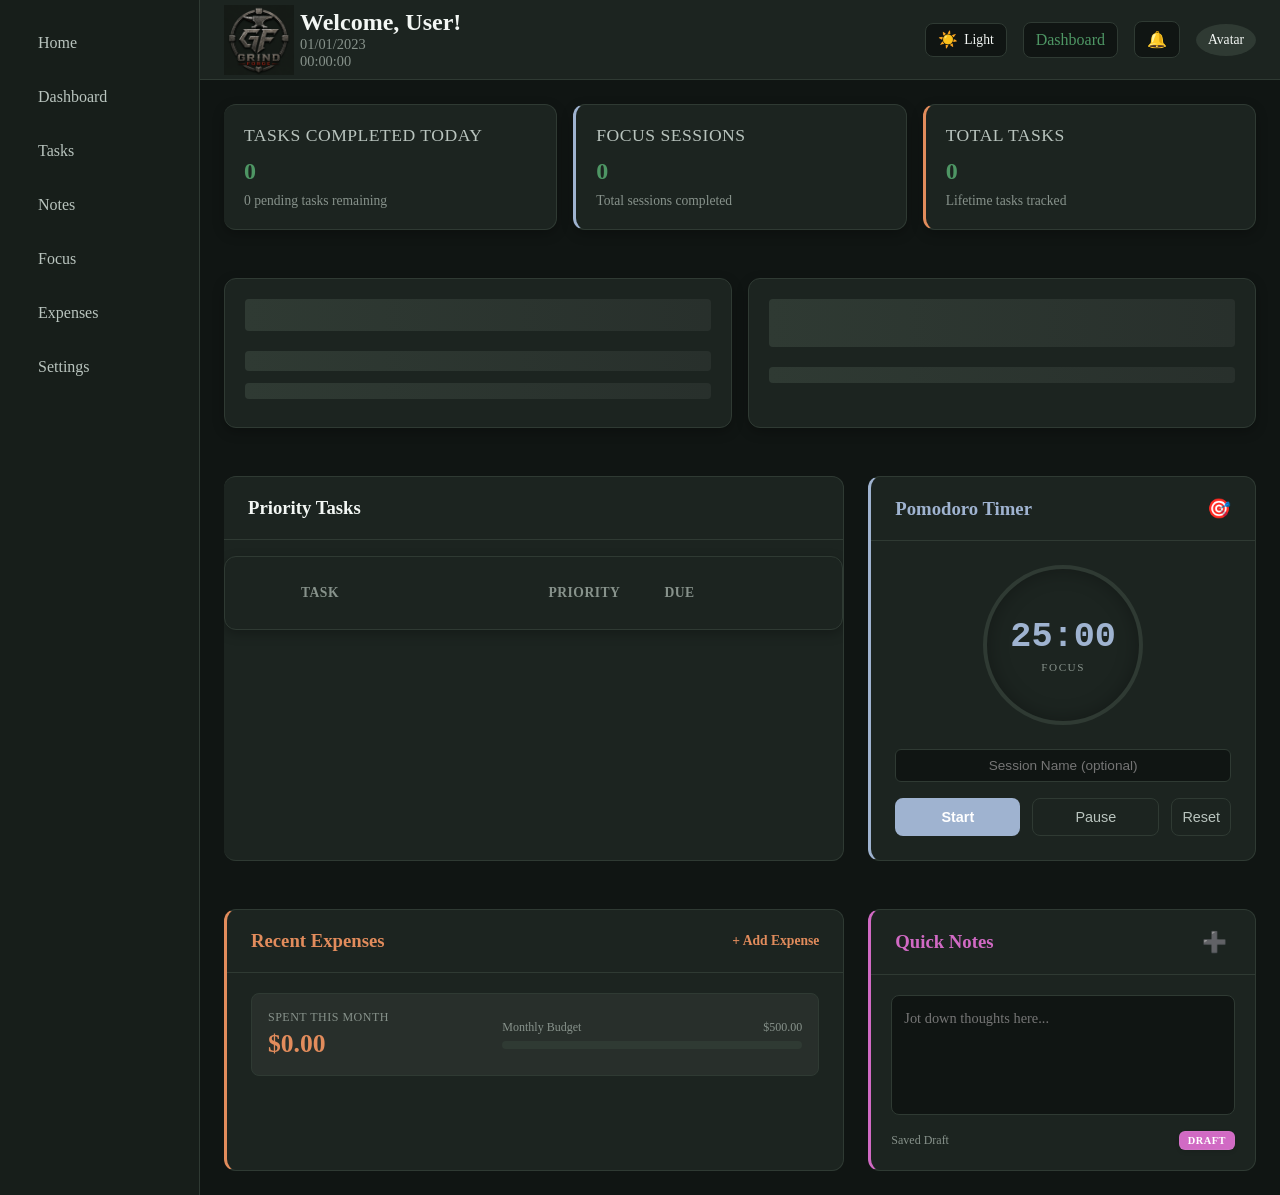
==== commit dee77265: "focus page UI improved also home page expense section linked" ====
--- a/index.html
+++ b/index.html
@@ -175,12 +175,12 @@
               <div style="padding: 20px 24px;">
                 <div style="display: flex; justify-content: space-between; align-items: center; margin-bottom: 20px; background: var(--hover-bg); padding: 16px; border-radius: 8px; border: 1px solid var(--card-border);">
                   <div>
-                    <div style="font-size: 0.75rem; color: var(--text-muted); text-transform: uppercase; letter-spacing: 0.5px;">Spent This Week</div>
+                    <div style="font-size: 0.75rem; color: var(--text-muted); text-transform: uppercase; letter-spacing: 0.5px;">Spent This Month</div>
                     <div style="font-size: 1.6rem; font-weight: 700; color: var(--expense-accent); margin-top: 4px;" id="home-expenses-total">$0.00</div>
                   </div>
                   <div style="flex: 1; margin-left: 32px; max-width: 300px;">
                     <div style="display: flex; justify-content: space-between; font-size: 0.75rem; color: var(--text-muted); margin-bottom: 6px;">
-                      <span>Weekly Budget</span>
+                      <span>Monthly Budget</span>
                       <span id="home-expenses-budget-limit">$500.00</span>
                     </div>
                     <div class="progress-bar" style="background-color: var(--card-border); border-radius: 999px; height: 8px; overflow: hidden;">
--- a/css/components.css
+++ b/css/components.css
@@ -196,6 +196,90 @@
 
 body[data-page="expenses.html"] .stat-card .stat-value {
   color: var(--expense-accent);
+}
+
+/* Dashboard tab-specific stat card borders & text colors */
+.page-content[data-active-tab="all"] .stat-card:nth-child(1),
+.page-content[data-active-tab="all"] .stat-card:nth-child(2) {
+  border-left: 3px solid var(--tasks-accent);
+}
+.page-content[data-active-tab="all"] .stat-card:nth-child(1) p,
+.page-content[data-active-tab="all"] .stat-card:nth-child(2) p {
+  color: var(--tasks-accent) !important;
+}
+
+.page-content[data-active-tab="all"] .stat-card:nth-child(3) {
+  border-left: 3px solid var(--notes-accent);
+}
+.page-content[data-active-tab="all"] .stat-card:nth-child(3) p {
+  color: var(--notes-accent) !important;
+}
+
+.page-content[data-active-tab="all"] .stat-card:nth-child(4),
+.page-content[data-active-tab="all"] .stat-card:nth-child(5) {
+  border-left: 3px solid var(--expense-accent);
+}
+.page-content[data-active-tab="all"] .stat-card:nth-child(4) p,
+.page-content[data-active-tab="all"] .stat-card:nth-child(5) p {
+  color: var(--expense-accent) !important;
+}
+
+.page-content[data-active-tab="all"] .stat-card:nth-child(6) {
+  border-left: 3px solid var(--focus-accent);
+}
+.page-content[data-active-tab="all"] .stat-card:nth-child(6) p {
+  color: var(--focus-accent) !important;
+}
+
+/* Specific tabs: uniform accents */
+.page-content[data-active-tab="tasks"] .stat-card {
+  border-left: 3px solid var(--tasks-accent);
+}
+.page-content[data-active-tab="tasks"] .stat-card p {
+  color: var(--tasks-accent) !important;
+}
+
+.page-content[data-active-tab="notes"] .stat-card {
+  border-left: 3px solid var(--notes-accent);
+}
+.page-content[data-active-tab="notes"] .stat-card p {
+  color: var(--notes-accent) !important;
+}
+
+.page-content[data-active-tab="focus"] .stat-card {
+  border-left: 3px solid var(--focus-accent);
+}
+.page-content[data-active-tab="focus"] .stat-card p {
+  color: var(--focus-accent) !important;
+}
+
+.page-content[data-active-tab="expenses"] .stat-card {
+  border-left: 3px solid var(--expense-accent);
+}
+.page-content[data-active-tab="expenses"] .stat-card p {
+  color: var(--expense-accent) !important;
+}
+
+/* Tab specific active colors */
+.page-content[data-active-tab="all"] .tab-btn.active {
+  color: #ffffff !important;
+  border-bottom-color: var(--accent) !important;
+}
+.page-content[data-active-tab="tasks"] .tab-btn.active {
+  color: #ffffff !important;
+  border-bottom-color: var(--tasks-accent) !important;
+}
+.page-content[data-active-tab="notes"] .tab-btn.active {
+  color: #ffffff !important;
+  border-bottom-color: var(--notes-accent) !important;
+}
+.page-content[data-active-tab="focus"] .tab-btn.active {
+  color: #ffffff !important;
+  border-bottom-color: var(--focus-accent) !important;
+}
+.page-content[data-active-tab="expenses"] .tab-btn.active {
+  color: #ffffff !important;
+  border-bottom-color: var(--expense-accent) !important;
 }
 
 /* Forms */
@@ -331,57 +415,423 @@
   margin-bottom: 20px;
 }
 
-/* Task cards */
-.task-card,
-.expense-card,
-.note-item {
+/* Polished Expense Cards with layout hierarchy & horizontal layout */
+.expense-list-section {
+  background-color: var(--main-bg);
+  border: 1px solid var(--card-border);
+  border-radius: 16px;
+  padding: 24px;
+  margin-top: 24px;
+  box-shadow: var(--shadow-card);
+  display: grid;
+  grid-template-columns: 1fr auto;
+  align-items: center;
+  gap: 20px;
+}
+
+.expense-list-section h2 {
+  grid-column: 1;
+  margin: 0;
+  font-size: 1.4rem;
+  font-weight: 700;
+  color: var(--text-primary);
+}
+
+.expense-filter-row {
+  grid-column: 2;
+  margin: 0;
+  display: flex;
+  align-items: center;
+  gap: 10px;
+  color: var(--text-secondary);
+  font-size: 0.9rem;
+}
+
+.expense-filter-row select {
+  cursor: pointer;
+  background-color: var(--btn-bg);
+  border: 1px solid var(--card-border);
+  border-radius: 8px;
+  color: var(--btn-text);
+  padding: 8px 16px;
+  font-weight: 500;
+  outline: none;
+  transition: all 0.2s ease;
+}
+
+.expense-filter-row select:focus {
+  border-color: var(--expense-accent);
+}
+
+.expense-list-header {
+  grid-column: 1 / span 2;
+  display: flex;
+  align-items: center;
+  gap: 20px;
+  padding: 12px 24px 12px 88px; /* 24px padding + 44px icon + 20px gap */
+  color: var(--text-muted);
+  background-color: var(--main-bg);
+  font-size: 0.75rem;
+  font-weight: 700;
+  text-transform: uppercase;
+  letter-spacing: 1.2px;
+  border-bottom: 1px solid var(--card-border);
+  margin-bottom: 8px;
+  margin-top: 8px;
+}
+
+.expense-list-header .col-desc {
+  flex: 4;
+  padding-right: 32px;
+}
+
+.expense-list-header .col-date {
+  flex: 1.2;
+}
+
+.expense-list-header .col-cat {
+  width: 100px;
+  text-align: center;
+}
+
+.expense-list-header .col-amt {
+  flex: 1;
+  text-align: right;
+  padding-right: 140px; /* Offset to match actions button column */
+}
+
+#expense-list-container {
+  grid-column: 1 / span 2;
+  display: flex;
+  flex-direction: column;
+  gap: 12px;
+  margin-top: 10px;
+}
+
+.expense-card {
+  display: flex;
+  align-items: center;
+  gap: 20px;
   background-color: var(--card-bg);
   border: 1px solid var(--card-border);
+  border-left: 4px solid var(--expense-accent);
   border-radius: 12px;
-  padding: 16px;
-  margin-bottom: 12px;
-}
-
-.task-title,
-.expense-title,
-.note-item h3 {
+  padding: 16px 24px;
+  transition: transform 0.2s ease, box-shadow 0.2s ease, border-color 0.2s ease, background-color 0.2s ease;
+  position: relative;
+}
+
+.expense-card:hover {
+  transform: translateY(-2px);
+  border-color: var(--expense-accent);
+  background-color: rgba(255, 255, 255, 0.03);
+  box-shadow: 0 6px 20px var(--expense-accent-glow);
+}
+
+/* Category-based or generic transaction icon */
+.expense-card::before {
+  content: "💳";
+  display: flex;
+  align-items: center;
+  justify-content: center;
+  width: 44px;
+  height: 44px;
+  border-radius: 50%;
+  background-color: var(--expense-accent-bg);
+  color: var(--expense-accent);
+  font-size: 1.2rem;
+  flex-shrink: 0;
+  order: 1;
+  box-shadow: 0 2px 8px rgba(0, 0, 0, 0.15);
+}
+
+.expense-title {
+  color: var(--text-primary);
+  font-size: 1.05rem;
+  font-weight: 600;
+  margin: 0;
+  flex: 4;
+  order: 2;
+  white-space: nowrap;
+  overflow: hidden;
+  text-overflow: ellipsis;
+  padding-right: 32px;
+}
+
+.expense-date {
+  color: var(--text-muted);
+  font-size: 0.9rem;
+  margin: 0;
+  flex: 1.2;
+  order: 3;
+}
+
+.expense-category {
+  color: var(--text-secondary);
+  font-size: 0.8rem;
+  font-weight: 600;
+  background-color: rgba(255, 255, 255, 0.05);
+  border: 1px solid var(--card-border);
+  padding: 4px 12px;
+  border-radius: 100px;
+  margin: 0;
+  text-align: center;
+  min-width: 100px;
+  order: 4;
+}
+
+.expense-amount {
+  color: var(--text-primary);
+  font-weight: 700;
+  font-size: 1.15rem;
+  margin: 0;
+  text-align: right;
+  flex: 1;
+  order: 5;
+}
+
+.expense-actions {
+  display: flex;
+  gap: 8px;
+  order: 6;
+  margin-left: 12px;
+}
+
+.expense-actions button {
+  background: transparent;
+  border: 1px solid var(--card-border);
+  color: var(--text-secondary);
+  padding: 6px 12px;
+  border-radius: 6px;
+  cursor: pointer;
+  font-size: 0.85rem;
+  font-weight: 500;
+  transition: all 0.2s ease;
+}
+
+.expense-actions .edit-btn:hover {
+  background-color: var(--expense-accent-bg);
+  border-color: var(--expense-accent);
+  color: var(--expense-accent);
+}
+
+.expense-actions .delete-btn:hover {
+  background-color: var(--danger-bg);
+  border-color: var(--danger);
+  color: var(--danger);
+}
+
+
+/* Polished Task Cards with priority color-encoding & layout hierarchy */
+.task-card {
+  background-color: var(--card-bg);
+  border: 1px solid var(--card-border);
+  border-radius: 12px;
+  padding: 20px;
+  margin-bottom: 16px;
+  display: flex;
+  flex-direction: column;
+  gap: 12px;
+  transition: transform 0.2s ease, box-shadow 0.2s ease, border-color 0.2s ease;
+  position: relative;
+  overflow: hidden;
+}
+
+/* Left border accents for priority color encoding */
+.task-card[data-priority="low"] {
+  border-left: 4px solid var(--tasks-accent);
+}
+
+.task-card[data-priority="medium"] {
+  border-left: 4px solid var(--warning);
+}
+
+.task-card[data-priority="high"] {
+  border-left: 4px solid var(--danger);
+}
+
+/* Hover effects with colored shadow glows matching priority */
+.task-card:hover {
+  transform: translateY(-2px);
+  border-color: var(--accent);
+}
+
+.task-card[data-priority="low"]:hover {
+  box-shadow: 0 6px 20px var(--tasks-accent-glow);
+}
+
+.task-card[data-priority="medium"]:hover {
+  box-shadow: 0 6px 20px rgba(212, 168, 74, 0.12);
+}
+
+.task-card[data-priority="high"]:hover {
+  box-shadow: 0 6px 20px rgba(201, 107, 107, 0.12);
+}
+
+/* Task Completion Styles */
+.task-card[data-completed="true"] {
+  opacity: 0.6;
+  border-left-color: var(--text-muted);
+}
+
+.task-card[data-completed="true"] .task-title {
+  text-decoration: line-through;
+  color: var(--text-muted);
+}
+
+.task-card[data-completed="true"]:hover {
+  transform: none;
+  box-shadow: none;
+}
+
+/* Header layout */
+.task-card-header {
+  display: flex;
+  align-items: center;
+  gap: 12px;
+}
+
+.task-title {
   color: var(--text-primary);
   font-size: 1.1rem;
   font-weight: 600;
-}
-
-.task-description,
-.expense-category,
-.expense-date,
-.note-date {
-  color: var(--text-secondary);
-  font-size: 0.9rem;
-}
-
-.expense-amount {
-  color: var(--expense-accent);
-  font-weight: 700;
-  font-size: 1.1rem;
-}
-
-.task-meta {
-  display: flex;
+  margin: 0;
+  line-height: 1.4;
+  text-align: left;
+}
+
+/* Body layout */
+.task-card-body {
+  padding-left: 36px; /* indent to line up with title text */
+}
+
+.task-description {
+  color: var(--text-secondary);
+  font-size: 0.95rem;
+  line-height: 1.5;
+  margin: 0;
+  text-align: left;
+}
+
+/* Footer layout */
+.task-card-footer {
+  display: flex;
+  justify-content: space-between;
+  align-items: center;
+  margin-top: 4px;
+  padding-left: 36px;
   flex-wrap: wrap;
   gap: 12px;
+}
+
+.task-card .task-actions {
+  margin-top: 0 !important;
+}
+
+.task-meta {
+  display: flex;
+  align-items: center;
+  gap: 16px;
+  font-size: 0.85rem;
   color: var(--text-muted);
-  font-size: 0.85rem;
-}
-
-.task-priority-badge.low {
-  color: var(--text-muted);
-}
-
-.task-priority-badge.medium {
+}
+
+.task-due-date {
+  display: inline-flex;
+  align-items: center;
+  gap: 6px;
+}
+
+/* Priority badge styling - sleek pills */
+.task-priority-badge {
+  display: inline-block;
+  padding: 3px 10px;
+  border-radius: 6px;
+  font-size: 0.75rem;
+  font-weight: 700;
+  letter-spacing: 0.3px;
+  text-transform: uppercase;
+}
+
+.task-card[data-priority="low"] .task-priority-badge {
+  background-color: var(--tasks-accent-bg);
+  color: var(--tasks-accent);
+}
+
+.task-card[data-priority="medium"] .task-priority-badge {
+  background-color: var(--warning-bg);
   color: var(--warning);
 }
 
-.task-priority-badge.high {
+.task-card[data-priority="high"] .task-priority-badge {
+  background-color: var(--danger-bg);
   color: var(--danger);
+}
+
+/* Custom Checkbox Design */
+.task-checkbox-wrapper {
+  position: relative;
+  display: flex;
+  align-items: center;
+  justify-content: center;
+  width: 24px;
+  height: 24px;
+}
+
+.custom-task-checkbox {
+  appearance: none;
+  -webkit-appearance: none;
+  background-color: transparent;
+  margin: 0;
+  font: inherit;
+  color: var(--tasks-accent);
+  width: 20px;
+  height: 20px;
+  border: 2px solid var(--card-border);
+  border-radius: 50%;
+  display: grid;
+  place-content: center;
+  cursor: pointer;
+  transition: all 0.2s ease;
+}
+
+.custom-task-checkbox::before {
+  content: "";
+  width: 10px;
+  height: 10px;
+  transform: scale(0);
+  transition: 120ms transform ease-in-out;
+  box-shadow: inset 1em 1em var(--tasks-accent);
+  background-color: transparent;
+  transform-origin: center;
+  clip-path: polygon(14% 44%, 0 65%, 50% 100%, 100% 16%, 80% 0%, 43% 62%);
+}
+
+.custom-task-checkbox:checked::before {
+  transform: scale(1);
+}
+
+.custom-task-checkbox:checked {
+  border-color: var(--tasks-accent);
+  background-color: var(--tasks-accent-bg);
+}
+
+.custom-task-checkbox:hover {
+  border-color: var(--tasks-accent);
+  box-shadow: 0 0 6px var(--tasks-accent-glow);
+}
+
+/* Visually Hidden Utility for accessibility */
+.visually-hidden {
+  position: absolute !important;
+  width: 1px !important;
+  height: 1px !important;
+  padding: 0 !important;
+  margin: -1px !important;
+  overflow: hidden !important;
+  clip: rect(0, 0, 0, 0) !important;
+  white-space: nowrap !important;
+  border: 0 !important;
 }
 
 .task-actions,
@@ -631,3 +1081,640 @@
   height: 16px;
   margin-top: 8px;
 }
+
+/* Modern recent activity layout */
+.activity-item {
+  display: flex !important;
+  flex-direction: row !important;
+  justify-content: space-between !important;
+  align-items: center !important;
+  padding: 14px 20px !important;
+  gap: 12px !important;
+  width: 100% !important;
+  border-bottom: 1px solid var(--card-border) !important;
+  transition: background-color 0.2s cubic-bezier(0.4, 0, 0.2, 1), transform 0.2s ease !important;
+}
+
+.activity-item:hover {
+  background-color: var(--hover-bg) !important;
+}
+
+.activity-item:last-child {
+  border-bottom: none !important;
+}
+
+.activity-item-main {
+  display: flex;
+  align-items: center;
+  gap: 14px;
+  min-width: 0;
+}
+
+.activity-icon-wrapper {
+  width: 38px;
+  height: 38px;
+  border-radius: 10px;
+  background: var(--hover-bg);
+  display: flex;
+  align-items: center;
+  justify-content: center;
+  font-size: 1.15rem;
+  border: 1px solid var(--card-border);
+  flex-shrink: 0;
+  transition: transform 0.2s ease, border-color 0.2s ease, box-shadow 0.2s ease;
+}
+
+.activity-item:hover .activity-icon-wrapper {
+  transform: scale(1.08);
+}
+
+.activity-item[data-module="tasks"]:hover .activity-icon-wrapper {
+  border-color: var(--tasks-accent);
+  box-shadow: 0 0 8px var(--tasks-accent-glow);
+}
+.activity-item[data-module="notes"]:hover .activity-icon-wrapper {
+  border-color: var(--notes-accent);
+  box-shadow: 0 0 8px var(--notes-accent-glow);
+}
+.activity-item[data-module="focus"]:hover .activity-icon-wrapper {
+  border-color: var(--focus-accent);
+  box-shadow: 0 0 8px var(--focus-accent-glow);
+}
+.activity-item[data-module="expenses"]:hover .activity-icon-wrapper {
+  border-color: var(--expense-accent);
+  box-shadow: 0 0 8px var(--expense-accent-glow);
+}
+
+.activity-details {
+  display: flex;
+  flex-direction: column;
+  gap: 3px;
+  align-items: flex-start;
+  min-width: 0;
+}
+
+.activity-title {
+  font-weight: 600;
+  font-size: 0.95rem;
+  color: var(--text-primary);
+  text-align: left;
+  word-break: break-word;
+  line-height: 1.3;
+}
+
+.activity-meta {
+  font-size: 0.8rem;
+  color: var(--text-secondary);
+  text-align: left;
+  display: flex;
+  align-items: center;
+  flex-wrap: wrap;
+  gap: 4px;
+}
+
+.activity-meta-label {
+  color: var(--text-muted);
+  font-weight: 500;
+}
+
+.activity-time {
+  color: var(--text-secondary);
+  font-weight: 500;
+}
+
+.activity-badge-wrapper {
+  flex-shrink: 0;
+}
+
+.activity-module {
+  font-size: 0.65rem !important;
+  border-radius: 6px !important;
+  padding: 3px 8px !important;
+  text-transform: uppercase !important;
+  font-weight: 700 !important;
+  letter-spacing: 0.5px !important;
+  box-shadow: 0 2px 4px rgba(0, 0, 0, 0.1);
+  border: 1px solid rgba(255, 255, 255, 0.05);
+}
+
+/* Modal overlay styling for form popups */
+.modal-overlay {
+  position: fixed;
+  top: 0;
+  left: 0;
+  width: 100vw;
+  height: 100vh;
+  background-color: rgba(16, 21, 19, 0.75); /* Dark semi-transparent overlay */
+  backdrop-filter: blur(8px); /* Obsidian Flow premium feel */
+  -webkit-backdrop-filter: blur(8px);
+  display: flex;
+  align-items: center;
+  justify-content: center;
+  z-index: 1000;
+  animation: fadeIn 0.2s cubic-bezier(0.4, 0, 0.2, 1);
+}
+
+.modal-container {
+  width: 90%;
+  max-width: 540px;
+  max-height: 90vh;
+  overflow-y: auto;
+  animation: slideIn 0.3s cubic-bezier(0.34, 1.56, 0.64, 1);
+}
+
+.modal-header {
+  display: flex;
+  justify-content: space-between;
+  align-items: center;
+  margin-bottom: 20px;
+  border-bottom: 1px solid var(--card-border);
+  padding-bottom: 12px;
+}
+
+.modal-header h2 {
+  font-size: 1.3rem;
+  font-weight: 700;
+  color: var(--tasks-accent); /* green */
+  margin: 0;
+}
+
+.close-modal-btn {
+  background: transparent;
+  border: none;
+  color: var(--text-muted);
+  font-size: 1.8rem;
+  line-height: 1;
+  cursor: pointer;
+  transition: color 0.15s ease, transform 0.15s ease;
+  padding: 0 4px;
+}
+
+.close-modal-btn:hover {
+  color: var(--danger);
+  transform: scale(1.1);
+}
+
+.add-task-trigger-btn {
+  display: inline-flex;
+  align-items: center;
+  gap: 8px;
+  background-color: var(--tasks-accent);
+  color: #ffffff;
+  padding: 10px 18px;
+  border-radius: 8px;
+  font-weight: 600;
+  cursor: pointer;
+  border: 1px solid rgba(255, 255, 255, 0.05);
+  box-shadow: 0 4px 12px var(--tasks-accent-glow);
+  transition: transform 0.15s ease, background-color 0.15s ease, box-shadow 0.15s ease;
+}
+
+.add-task-trigger-btn:hover {
+  transform: translateY(-2px);
+  background-color: var(--btn-bg);
+  box-shadow: 0 6px 16px var(--tasks-accent-glow);
+}
+
+.add-task-trigger-btn:active {
+  transform: translateY(0);
+}
+
+.add-task-trigger-btn .btn-icon {
+  font-size: 1.2rem;
+  font-weight: bold;
+}
+
+@keyframes fadeIn {
+  from { opacity: 0; }
+  to { opacity: 1; }
+}
+
+@keyframes slideIn {
+  from {
+    opacity: 0;
+    transform: translateY(20px) scale(0.96);
+  }
+  to {
+    opacity: 1;
+    transform: translateY(0) scale(1);
+  }
+}
+
+/* Polished Note Cards with visual layout overrides */
+.note-card,
+.focus-session-item {
+  background-color: var(--card-bg);
+  border: 1px solid var(--card-border);
+  border-radius: 12px;
+  padding: 20px;
+  margin-bottom: 16px;
+  display: flex;
+  flex-direction: column;
+  gap: 12px;
+  transition: transform 0.2s ease, box-shadow 0.2s ease, border-color 0.2s ease;
+  position: relative;
+  overflow: hidden;
+  border-left: 4px solid var(--focus-accent); /* purple left border accent */
+}
+
+/* Hover effects with colored shadow glows matching notes accent */
+.note-card:hover,
+.focus-session-item:hover {
+  transform: translateY(-2px);
+  border-color: var(--accent);
+  box-shadow: 0 6px 20px var(--notes-accent-glow);
+}
+.focus-session-item:hover{
+  box-shadow: 0 6px 20px var(--focus-accent-glow);
+}
+
+/* Active state — currently selected note */
+.note-card-active {
+  border-color: var(--notes-accent);
+  box-shadow: 0 0 0 1px var(--notes-accent), 0 4px 16px var(--notes-accent-glow);
+  background-color: var(--hover-bg);
+}
+
+.note-card-active:hover {
+  transform: none;
+  border-color: var(--notes-accent);
+  box-shadow: 0 0 0 1px var(--notes-accent), 0 4px 16px var(--notes-accent-glow);
+}
+
+.note-title,
+.focus-title {
+  color: var(--text-primary);
+  font-size: 1.1rem;
+  font-weight: 600;
+  margin: 0;
+  line-height: 1.4;
+  text-align: left;
+}
+
+.note-card-body,
+.focus-card-body {
+  padding-left: 0;
+}
+
+.note-content-text,
+.focus-content-text {
+  color: var(--text-secondary);
+  font-size: 0.95rem;
+  line-height: 1.5;
+  margin: 0;
+  text-align: left;
+  word-break: break-word;
+}
+
+/* Footer layout */
+.note-card-footer,
+.focus-card-footer {
+  display: flex;
+  justify-content: space-between;
+  align-items: center;
+  margin-top: 4px;
+  flex-wrap: wrap;
+  gap: 12px;
+}
+
+.note-card .note-actions,
+.focus-session-item {
+  margin-top: 0 !important;
+}
+
+.note-meta,
+.focus-meta {
+  display: flex;
+  align-items: center;
+  gap: 16px;
+  font-size: 0.85rem;
+  color: var(--text-muted);
+}
+
+.note-date-text,
+.focus-date-text {
+  display: inline-flex;
+  align-items: center;
+  gap: 6px;
+}
+
+/* Add New Note Trigger Button style */
+.add-note-trigger-btn {
+  display: inline-flex;
+  align-items: center;
+  gap: 8px;
+  background-color: var(--notes-accent);
+  color: #ffffff;
+  padding: 10px 18px;
+  border-radius: 8px;
+  font-weight: 600;
+  cursor: pointer;
+  border: 1px solid rgba(255, 255, 255, 0.05);
+  box-shadow: 0 4px 12px var(--notes-accent-glow);
+  transition: transform 0.15s ease, background-color 0.15s ease, box-shadow 0.15s ease;
+}
+
+.add-note-trigger-btn:hover {
+  transform: translateY(-2px);
+  background-color: var(--notes-accent);
+  box-shadow: 0 6px 16px var(--notes-accent-glow);
+  filter: brightness(1.1);
+}
+
+.add-note-trigger-btn:active {
+  transform: translateY(0);
+}
+
+.add-note-trigger-btn .btn-icon {
+  font-size: 1.2rem;
+  font-weight: bold;
+}
+
+/* Note card cursor — clickable to open detail panel */
+.note-card {
+  cursor: pointer;
+}
+
+/* Notes page modal header uses notes accent */
+body[data-page="notes.html"] .modal-header h2 {
+  color: var(--notes-accent);
+}
+
+/* ===== Notes Split Panel Layout ===== */
+.notes-split-container {
+  display: flex;
+  gap: 0;
+  min-height: 300px;
+  position: relative;
+}
+
+/* Notes list — full width by default, shrinks when detail open */
+.notes-split-container .notes-list-section {
+  flex: 1;
+  min-width: 0;
+  transition: flex 0.35s cubic-bezier(0.4, 0, 0.2, 1);
+}
+
+/* Detail panel — hidden by default */
+.note-detail-panel {
+  flex: 0;
+  width: 0;
+  overflow: hidden;
+  opacity: 0;
+  background-color: var(--card-bg);
+  border: 1px solid var(--card-border);
+  border-radius: 12px;
+  display: flex;
+  flex-direction: column;
+  transition: flex 0.35s cubic-bezier(0.4, 0, 0.2, 1),
+              width 0.35s cubic-bezier(0.4, 0, 0.2, 1),
+              opacity 0.25s ease,
+              margin 0.35s cubic-bezier(0.4, 0, 0.2, 1);
+  margin-left: 0;
+}
+
+/* When detail is open — split view */
+.notes-split-container.detail-open {
+  gap: 20px;
+}
+
+.notes-split-container.detail-open .notes-list-section {
+  flex: 0.85;
+}
+
+.notes-split-container.detail-open .note-detail-panel {
+  flex: 1.15;
+  width: auto;
+  opacity: 1;
+  overflow: visible;
+  margin-left: 0;
+}
+
+/* Detail panel header */
+.detail-panel-header {
+  display: flex;
+  justify-content: space-between;
+  align-items: center;
+  padding: 16px 20px;
+  border-bottom: 1px solid var(--card-border);
+  flex-shrink: 0;
+}
+
+.drawer-back-btn {
+  display: inline-flex;
+  align-items: center;
+  gap: 6px;
+  background: transparent;
+  border: 1px solid var(--card-border);
+  border-radius: 8px;
+  color: var(--text-secondary);
+  font-size: 0.9rem;
+  font-weight: 500;
+  padding: 7px 14px;
+  cursor: pointer;
+  transition: all 0.15s ease;
+}
+
+.drawer-back-btn:hover {
+  background-color: var(--hover-bg);
+  color: var(--text-primary);
+  border-color: var(--notes-accent);
+}
+
+.drawer-actions {
+  display: flex;
+  gap: 8px;
+}
+
+.drawer-edit-btn,
+.drawer-delete-btn {
+  padding: 7px 14px;
+  border-radius: 8px;
+  font-size: 0.85rem;
+  font-weight: 500;
+  cursor: pointer;
+  border: 1px solid var(--card-border);
+  background: transparent;
+  color: var(--text-secondary);
+  transition: all 0.15s ease;
+}
+
+.drawer-edit-btn:hover {
+  background-color: var(--nav-active-bg);
+  color: var(--notes-accent);
+  border-color: var(--notes-accent);
+}
+
+.drawer-delete-btn:hover {
+  background-color: var(--danger-bg);
+  color: var(--danger);
+  border-color: var(--danger);
+}
+
+/* Detail panel body */
+.detail-panel-body {
+  flex: 1;
+  overflow-y: auto;
+  padding: 24px 20px;
+}
+
+.drawer-note-title {
+  color: var(--text-primary);
+  font-size: 1.4rem;
+  font-weight: 700;
+  margin: 0 0 16px 0;
+  line-height: 1.4;
+  border-left: 4px solid var(--notes-accent);
+  padding-left: 14px;
+}
+
+.drawer-note-meta {
+  display: flex;
+  flex-direction: column;
+  gap: 6px;
+  margin-bottom: 20px;
+  padding-bottom: 16px;
+  border-bottom: 1px solid var(--card-border);
+}
+
+.drawer-meta-item {
+  font-size: 0.85rem;
+  color: var(--text-muted);
+}
+
+.drawer-meta-item strong {
+  color: var(--text-secondary);
+  font-weight: 600;
+}
+
+.drawer-note-content {
+  color: var(--text-primary);
+  font-size: 1rem;
+  line-height: 1.75;
+  word-break: break-word;
+}
+
+/* Scrollbar styling for detail panel */
+.detail-panel-body::-webkit-scrollbar {
+  width: 6px;
+}
+
+.detail-panel-body::-webkit-scrollbar-track {
+  background: transparent;
+}
+
+.detail-panel-body::-webkit-scrollbar-thumb {
+  background-color: var(--card-border);
+  border-radius: 3px;
+}
+
+.detail-panel-body::-webkit-scrollbar-thumb:hover {
+  background-color: var(--text-muted);
+}
+
+/* Responsive: stack vertically on small screens */
+@media (max-width: 768px) {
+  .notes-split-container {
+    flex-direction: column;
+  }
+  .notes-split-container.detail-open .notes-list-section {
+    flex: unset;
+  }
+  .notes-split-container.detail-open .note-detail-panel {
+    flex: unset;
+    width: 100%;
+  }
+}
+
+/* Notes drawer editing toolbar and editable area */
+.drawer-toolbar {
+  display: flex;
+  justify-content: space-between;
+  align-items: center;
+  gap: 12px;
+  padding: 8px 12px;
+  border-bottom: 1px solid var(--card-border);
+  background: var(--card-bg);
+  margin-bottom: 8px;
+}
+.drawer-toolbar .format-btns {
+  display: flex;
+  gap: 8px;
+}
+.format-btn {
+  padding: 6px 10px;
+  border-radius: 6px;
+  border: 1px solid var(--card-border);
+  background: transparent;
+  cursor: pointer;
+  color: var(--text-secondary);
+}
+.format-btn:hover {
+  background-color: var(--hover-bg);
+  color: var(--text-primary);
+}
+.drawer-note-title[contenteditable],
+.drawer-note-content[contenteditable] {
+  padding: 8px 12px;
+  border-radius: 8px;
+  border: 1px solid transparent;
+  min-height: 36px;
+}
+.drawer-note-title[contenteditable]:focus,
+.drawer-note-content[contenteditable]:focus {
+  outline: 2px solid var(--accent);
+  outline-offset: 2px;
+  border-color: var(--card-border);
+}
+.drawer-toolbar-actions {
+  display: flex;
+  gap: 8px;
+}
+.drawer-toolbar-actions button:disabled {
+  opacity: 0.5;
+  cursor: not-allowed;
+}
+.drawer-toolbar-actions button:disabled:hover {
+  filter: none;
+  background-color: var(--card-bg);
+}
+
+/* Focus Timer Circular Progress Bar */
+.timer-container {
+  position: relative;
+  width: 250px;
+  height: 250px;
+  margin: 0 auto 32px;
+  display: flex;
+  justify-content: center;
+  align-items: center;
+}
+
+.progress-ring {
+  position: absolute;
+  top: 0;
+  left: 0;
+  transform: rotate(-90deg); /* Start from top */
+}
+
+.progress-ring-bg {
+  fill: transparent;
+  stroke: var(--nav-active-bg);
+  stroke-width: 20;
+}
+
+.progress-ring-circle {
+  fill: transparent;
+  stroke: var(--focus-accent);
+  stroke-width: 20;
+  stroke-linecap: round;
+  transition: stroke-dashoffset 0.5s linear;
+}
+
+.timer-display {
+  z-index: 10;
+  display: flex;
+  flex-direction: column;
+  justify-content: center;
+  align-items: center;
+}
--- a/css/responsive.css
+++ b/css/responsive.css
@@ -234,3 +234,55 @@
         font-size: 0.85rem;
     }
 }
+
+@media (max-width: 768px) {
+    .expense-list-header {
+        display: none;
+    }
+    .expense-list-section {
+        grid-template-columns: 1fr;
+        padding: 16px;
+    }
+    .expense-list-section h2 {
+        grid-column: 1;
+    }
+    .expense-filter-row {
+        grid-column: 1;
+        width: 100%;
+        justify-content: space-between;
+        margin-bottom: 12px;
+    }
+    #expense-list-container {
+        grid-column: 1;
+    }
+    .expense-card {
+        flex-wrap: wrap;
+        padding: 16px;
+        gap: 12px;
+    }
+    .expense-title {
+        flex-grow: 1;
+        flex-basis: calc(100% - 120px);
+    }
+    .expense-amount {
+        flex-basis: 100px;
+        text-align: right;
+    }
+    .expense-date {
+        flex-basis: 55%;
+        color: var(--text-muted);
+    }
+    .expense-category {
+        flex-basis: auto;
+        min-width: 0;
+    }
+    .expense-actions {
+        flex-basis: 100%;
+        justify-content: flex-end;
+        margin-left: 0;
+        margin-top: 8px;
+        border-top: 1px solid var(--card-border);
+        padding-top: 8px;
+    }
+}
+
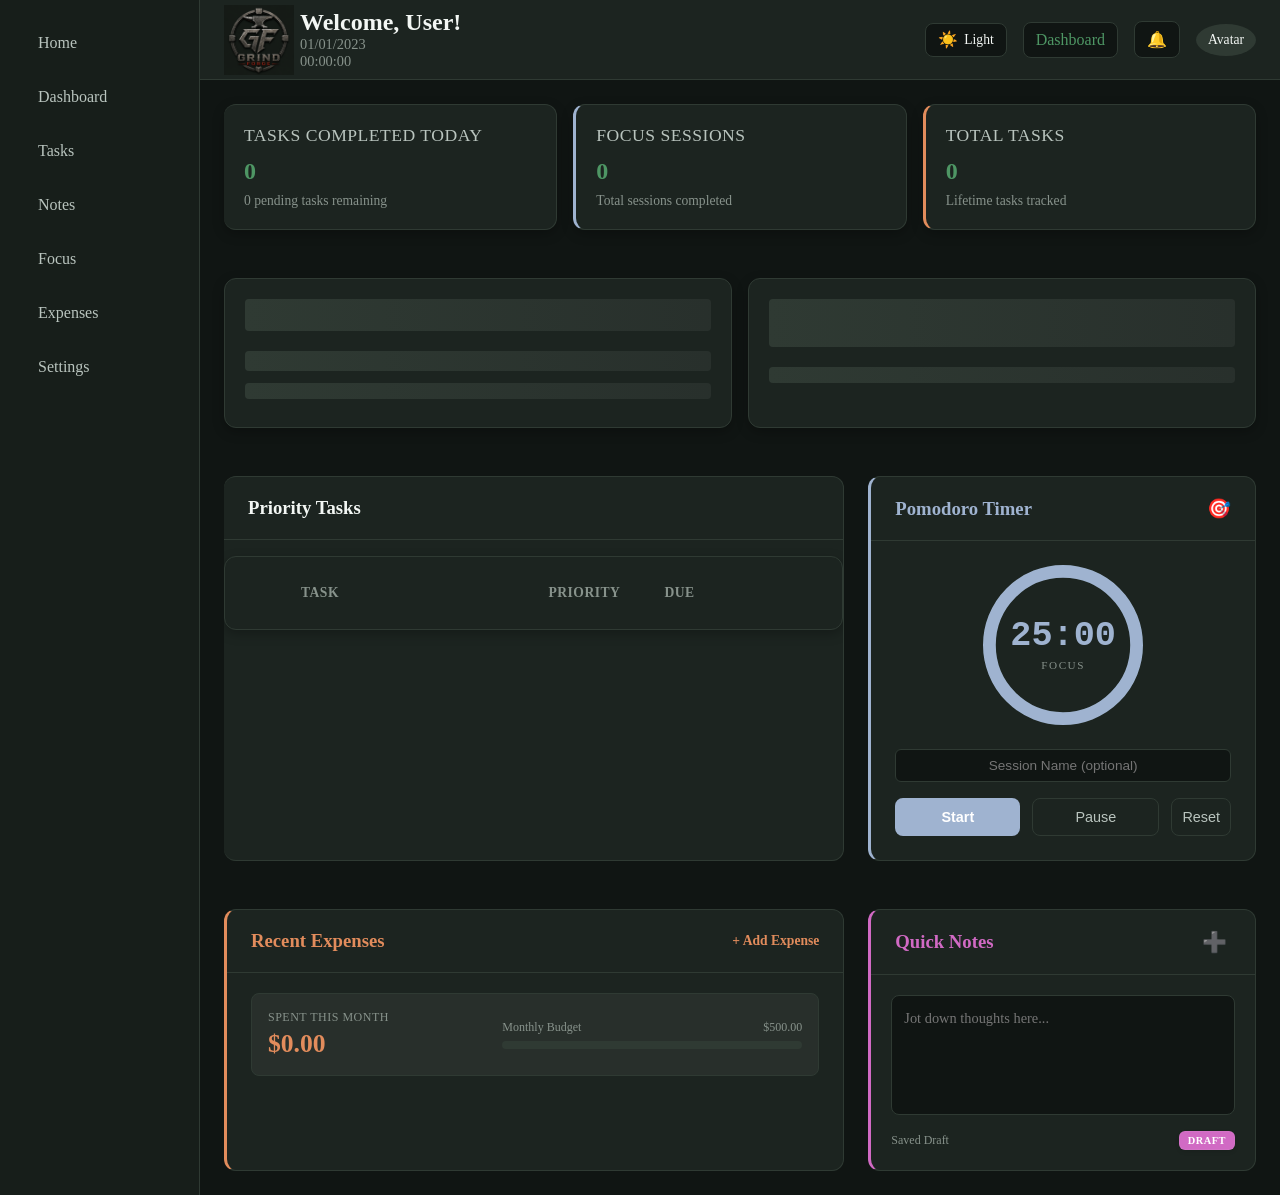
==== commit 41e5663e: "settings page done" ====
--- a/index.html
+++ b/index.html
@@ -144,9 +144,15 @@
                 <span style="font-size: 1.2rem;">🎯</span>
               </div>
               <div style="padding: 24px; display: flex; flex-direction: column; align-items: center; justify-content: center; gap: 16px;">
-                <div class="timer-display-circle" style="width: 160px; height: 160px; border-radius: 50%; border: 4px solid var(--card-border); display: flex; flex-direction: column; align-items: center; justify-content: center; position: relative; background: radial-gradient(circle, var(--surface-elevated) 0%, var(--card-bg) 100%); box-shadow: inset 0 0 20px rgba(0,0,0,0.3);">
-                  <div id="home-timer-display" style="font-size: 2.2rem; font-weight: 700; color: var(--focus-accent); font-family: monospace;">25:00</div>
-                  <div id="home-timer-label" style="font-size: 0.7rem; color: var(--text-muted); text-transform: uppercase; letter-spacing: 1.5px; margin-top: 4px;">Focus</div>
+                <div id="home-timer-container" class="timer-container" style="width: 160px; height: 160px; margin: 0 auto; margin-bottom: 0;">
+                  <svg class="progress-ring" width="160" height="160" viewBox="0 0 250 250">
+                    <circle class="progress-ring-bg" cx="125" cy="125" r="115"></circle>
+                    <circle id="home-progress-ring-circle" class="progress-ring-circle" cx="125" cy="125" r="115"></circle>
+                  </svg>
+                  <div class="timer-display">
+                    <div id="home-timer-display" style="font-size: 2.2rem; font-weight: 700; color: var(--focus-accent); font-family: monospace; line-height: 1;">25:00</div>
+                    <div id="home-timer-label" style="font-size: 0.7rem; color: var(--text-muted); text-transform: uppercase; letter-spacing: 1.5px; margin-top: 4px;">Focus</div>
+                  </div>
                 </div>
                 <div style="width: 100%; margin-top: 8px;">
                   <input type="text" id="home-timer-session-name" placeholder="Session Name (optional)" style="width: 100%; background-color: var(--main-bg); border: 1px solid var(--card-border); border-radius: 6px; color: var(--text-primary); padding: 8px 12px; font-size: 0.85rem; text-align: center;" />
--- a/css/components.css
+++ b/css/components.css
@@ -1718,3 +1718,536 @@
   justify-content: center;
   align-items: center;
 }
+
+/* =============================================
+   SETTINGS PAGE
+   ============================================= */
+
+.settings-page-content {
+  max-width: 900px;
+  margin: 0 auto;
+  padding: 24px 0;
+  display: flex;
+  flex-direction: column;
+  gap: 24px;
+}
+
+.settings-section {
+  background-color: var(--card-bg);
+  border: 1px solid var(--card-border);
+  border-radius: 16px;
+  padding: 28px;
+}
+
+.settings-section-title {
+  font-size: 1.15rem;
+  font-weight: 700;
+  color: var(--text-primary);
+  margin-bottom: 20px;
+  letter-spacing: 0.2px;
+}
+
+.settings-section-desc {
+  font-size: 0.85rem;
+  color: var(--text-muted);
+  margin-bottom: 16px;
+}
+
+.settings-save-row {
+  margin-top: 16px;
+  display: flex;
+  align-items: center;
+  gap: 14px;
+}
+
+.settings-currency-symbol {
+  font-size: 1rem;
+  color: var(--text-muted);
+}
+
+/* Profile */
+.settings-profile-row {
+  display: flex;
+  align-items: center;
+  gap: 20px;
+  margin-bottom: 24px;
+}
+
+.settings-avatar {
+  width: 64px;
+  height: 64px;
+  border-radius: 50%;
+  background-color: var(--nav-active-bg);
+  border: 2px solid var(--card-border);
+  display: flex;
+  align-items: center;
+  justify-content: center;
+  font-size: 1.5rem;
+  font-weight: 700;
+  color: var(--btn-bg);
+  flex-shrink: 0;
+  overflow: hidden;
+}
+
+.settings-avatar img {
+  width: 100%;
+  height: 100%;
+  object-fit: cover;
+}
+
+.settings-upload-btn {
+  background-color: var(--btn-bg);
+  color: var(--btn-text);
+  border: none;
+  border-radius: 8px;
+  padding: 10px 18px;
+  font-size: 0.9rem;
+  font-weight: 600;
+  cursor: pointer;
+  font-family: inherit;
+  transition: opacity 0.15s ease, transform 0.15s ease;
+}
+
+.settings-upload-btn:hover {
+  opacity: 0.88;
+  transform: translateY(-1px);
+}
+
+.settings-upload-hint {
+  font-size: 0.78rem;
+  color: var(--text-muted);
+  margin-top: 4px;
+}
+
+.settings-fields-row {
+  display: grid;
+  grid-template-columns: 1fr 1fr;
+  gap: 20px;
+}
+
+.settings-field {
+  display: flex;
+  flex-direction: column;
+  gap: 6px;
+}
+
+.settings-field label {
+  font-size: 0.72rem;
+  text-transform: uppercase;
+  letter-spacing: 1px;
+  color: var(--text-muted);
+  font-weight: 600;
+}
+
+.settings-field input,
+.settings-field select {
+  background-color: var(--main-bg);
+  border: 1px solid var(--card-border);
+  border-radius: 8px;
+  color: var(--text-primary);
+  padding: 11px 14px;
+  font-size: 0.95rem;
+  font-family: inherit;
+  outline: none;
+  transition: border-color 0.15s ease;
+}
+
+.settings-field input:focus,
+.settings-field select:focus {
+  border-color: var(--btn-bg);
+}
+
+/* Appearance */
+.settings-appearance-grid {
+  display: grid;
+  grid-template-columns: 1fr 1fr;
+  gap: 16px;
+}
+
+.settings-theme-card {
+  border: 2px solid var(--card-border);
+  border-radius: 12px;
+  padding: 16px;
+  cursor: pointer;
+  transition: border-color 0.2s ease, transform 0.15s ease;
+  position: relative;
+}
+
+.settings-theme-card:hover {
+  transform: translateY(-2px);
+}
+
+.settings-theme-card.active {
+  border-color: var(--btn-bg);
+}
+
+.settings-theme-card-header {
+  display: flex;
+  justify-content: space-between;
+  align-items: center;
+  margin-bottom: 14px;
+  font-weight: 600;
+  font-size: 0.95rem;
+}
+
+.settings-theme-radio {
+  width: 18px;
+  height: 18px;
+  border-radius: 50%;
+  border: 2px solid var(--card-border);
+  display: flex;
+  align-items: center;
+  justify-content: center;
+  flex-shrink: 0;
+}
+
+.settings-theme-radio.checked {
+  border-color: var(--btn-bg);
+}
+
+.settings-theme-radio.checked::after {
+  content: '';
+  width: 8px;
+  height: 8px;
+  border-radius: 50%;
+  background-color: var(--btn-bg);
+}
+
+.settings-theme-preview {
+  border-radius: 8px;
+  overflow: hidden;
+  height: 60px;
+  display: flex;
+  align-items: center;
+  justify-content: center;
+}
+
+.settings-theme-preview.dark-preview {
+  background-color: #1c2420;
+  border: 1px solid #2f3a33;
+}
+
+.settings-theme-preview.light-preview {
+  background-color: #f5f5f3;
+  border: 1px solid #dde1dd;
+}
+
+.settings-theme-preview-bar {
+  width: 60%;
+  height: 10px;
+  border-radius: 6px;
+  background-color: var(--btn-bg);
+}
+
+/* 2-col layout for Integrations + Notifications */
+.settings-two-col {
+  display: grid;
+  grid-template-columns: 1fr 1fr;
+  gap: 24px;
+}
+
+/* Integration rows */
+.settings-integration-item {
+  display: flex;
+  align-items: center;
+  gap: 14px;
+  background-color: var(--main-bg);
+  border: 1px solid var(--card-border);
+  border-radius: 10px;
+  padding: 14px 16px;
+  margin-bottom: 10px;
+}
+
+.settings-integration-item:last-child {
+  margin-bottom: 0;
+}
+
+.settings-integration-icon {
+  width: 38px;
+  height: 38px;
+  border-radius: 8px;
+  background-color: var(--card-bg);
+  border: 1px solid var(--card-border);
+  display: flex;
+  align-items: center;
+  justify-content: center;
+  font-size: 1.1rem;
+  flex-shrink: 0;
+}
+
+.settings-integration-info {
+  flex: 1;
+}
+
+.settings-integration-name {
+  font-weight: 600;
+  font-size: 0.95rem;
+  color: var(--text-primary);
+}
+
+.settings-integration-desc {
+  font-size: 0.78rem;
+  color: var(--text-muted);
+  margin-top: 2px;
+}
+
+.settings-linked-badge {
+  background-color: var(--nav-active-bg);
+  color: var(--btn-bg);
+  border: 1px solid var(--btn-bg);
+  border-radius: 6px;
+  padding: 5px 12px;
+  font-size: 0.82rem;
+  font-weight: 600;
+  cursor: default;
+}
+
+.settings-connect-btn {
+  background-color: transparent;
+  color: var(--text-primary);
+  border: 1px solid var(--card-border);
+  border-radius: 6px;
+  padding: 5px 12px;
+  font-size: 0.82rem;
+  font-weight: 600;
+  cursor: pointer;
+  font-family: inherit;
+  transition: border-color 0.15s ease, color 0.15s ease;
+}
+
+.settings-connect-btn:hover {
+  border-color: var(--btn-bg);
+  color: var(--btn-bg);
+}
+
+/* Toggle switch */
+.settings-notification-item {
+  display: flex;
+  align-items: center;
+  justify-content: space-between;
+  background-color: var(--main-bg);
+  border: 1px solid var(--card-border);
+  border-radius: 10px;
+  padding: 14px 16px;
+  margin-bottom: 10px;
+}
+
+.settings-notification-item:last-child {
+  margin-bottom: 0;
+}
+
+.settings-notification-info .notif-title {
+  font-weight: 600;
+  font-size: 0.95rem;
+  color: var(--text-primary);
+}
+
+.settings-notification-info .notif-desc {
+  font-size: 0.78rem;
+  color: var(--text-muted);
+  margin-top: 2px;
+}
+
+.toggle-switch {
+  position: relative;
+  width: 44px;
+  height: 24px;
+  flex-shrink: 0;
+}
+
+.toggle-switch input {
+  opacity: 0;
+  width: 0;
+  height: 0;
+  position: absolute;
+}
+
+.toggle-switch .toggle-slider {
+  position: absolute;
+  inset: 0;
+  border-radius: 24px;
+  background-color: var(--card-border);
+  cursor: pointer;
+  transition: background-color 0.2s ease;
+}
+
+.toggle-switch .toggle-slider::before {
+  content: '';
+  position: absolute;
+  width: 18px;
+  height: 18px;
+  border-radius: 50%;
+  background: white;
+  left: 3px;
+  top: 3px;
+  transition: transform 0.2s ease;
+}
+
+.toggle-switch input:checked + .toggle-slider {
+  background-color: var(--btn-bg);
+}
+
+.toggle-switch input:checked + .toggle-slider::before {
+  transform: translateX(20px);
+}
+
+/* Focus Duration Options */
+.settings-focus-options {
+  display: flex;
+  flex-wrap: wrap;
+  gap: 10px;
+  margin-bottom: 14px;
+}
+
+.focus-duration-btn {
+  padding: 9px 18px;
+  border-radius: 8px;
+  border: 1px solid var(--card-border);
+  background: transparent;
+  color: var(--text-secondary);
+  font-size: 0.9rem;
+  font-weight: 500;
+  cursor: pointer;
+  font-family: inherit;
+  transition: all 0.15s ease;
+}
+
+.focus-duration-btn:hover {
+  border-color: var(--focus-accent);
+  color: var(--focus-accent);
+}
+
+.focus-duration-btn.active {
+  border-color: var(--focus-accent);
+  background-color: var(--focus-bg);
+  color: var(--focus-accent);
+  font-weight: 600;
+}
+
+.settings-custom-duration-row {
+  display: flex;
+  align-items: center;
+  gap: 10px;
+}
+
+.settings-custom-duration-row input {
+  width: 100px;
+  background-color: var(--main-bg);
+  border: 1px solid var(--card-border);
+  border-radius: 8px;
+  color: var(--text-primary);
+  padding: 9px 12px;
+  font-size: 0.9rem;
+  font-family: inherit;
+  outline: none;
+  transition: border-color 0.15s ease;
+}
+
+.settings-custom-duration-row input:focus {
+  border-color: var(--focus-accent);
+}
+
+.settings-custom-duration-row label {
+  font-size: 0.85rem;
+  color: var(--text-muted);
+}
+
+/* Budget setting */
+.settings-budget-row {
+  display: flex;
+  align-items: center;
+  gap: 14px;
+  flex-wrap: wrap;
+}
+
+.settings-budget-row input {
+  width: 160px;
+  background-color: var(--main-bg);
+  border: 1px solid var(--card-border);
+  border-radius: 8px;
+  color: var(--text-primary);
+  padding: 10px 14px;
+  font-size: 0.95rem;
+  font-family: inherit;
+  outline: none;
+  transition: border-color 0.15s ease;
+}
+
+.settings-budget-row input:focus {
+  border-color: var(--expense-accent);
+}
+
+.settings-budget-hint {
+  font-size: 0.82rem;
+  color: var(--text-muted);
+}
+
+.settings-save-btn {
+  background-color: var(--btn-bg);
+  color: var(--btn-text);
+  border: none;
+  border-radius: 8px;
+  padding: 10px 24px;
+  font-size: 0.9rem;
+  font-weight: 600;
+  cursor: pointer;
+  font-family: inherit;
+  transition: opacity 0.15s ease, transform 0.15s ease;
+}
+
+.settings-save-btn:hover {
+  opacity: 0.88;
+  transform: translateY(-1px);
+}
+
+.settings-save-feedback {
+  font-size: 0.82rem;
+  color: var(--success);
+  min-height: 1.2em;
+  transition: opacity 0.3s ease;
+}
+
+/* Export section */
+.settings-export-section {
+  background-color: var(--card-bg);
+  border: 1px solid var(--card-border);
+  border-left: 4px solid var(--expense-accent);
+  border-radius: 16px;
+  padding: 20px 28px;
+  display: flex;
+  align-items: center;
+  justify-content: space-between;
+  gap: 20px;
+}
+
+.settings-export-info .export-title {
+  font-weight: 700;
+  font-size: 1rem;
+  color: var(--text-primary);
+  margin-bottom: 4px;
+}
+
+.settings-export-info .export-desc {
+  font-size: 0.82rem;
+  color: var(--text-muted);
+}
+
+.settings-export-btn {
+  background: transparent;
+  color: var(--text-primary);
+  border: 1px solid var(--card-border);
+  border-radius: 8px;
+  padding: 10px 20px;
+  font-size: 0.9rem;
+  font-weight: 600;
+  cursor: pointer;
+  font-family: inherit;
+  white-space: nowrap;
+  flex-shrink: 0;
+  transition: border-color 0.15s ease, color 0.15s ease;
+}
+
+.settings-export-btn:hover {
+  border-color: var(--expense-accent);
+  color: var(--expense-accent);
+}
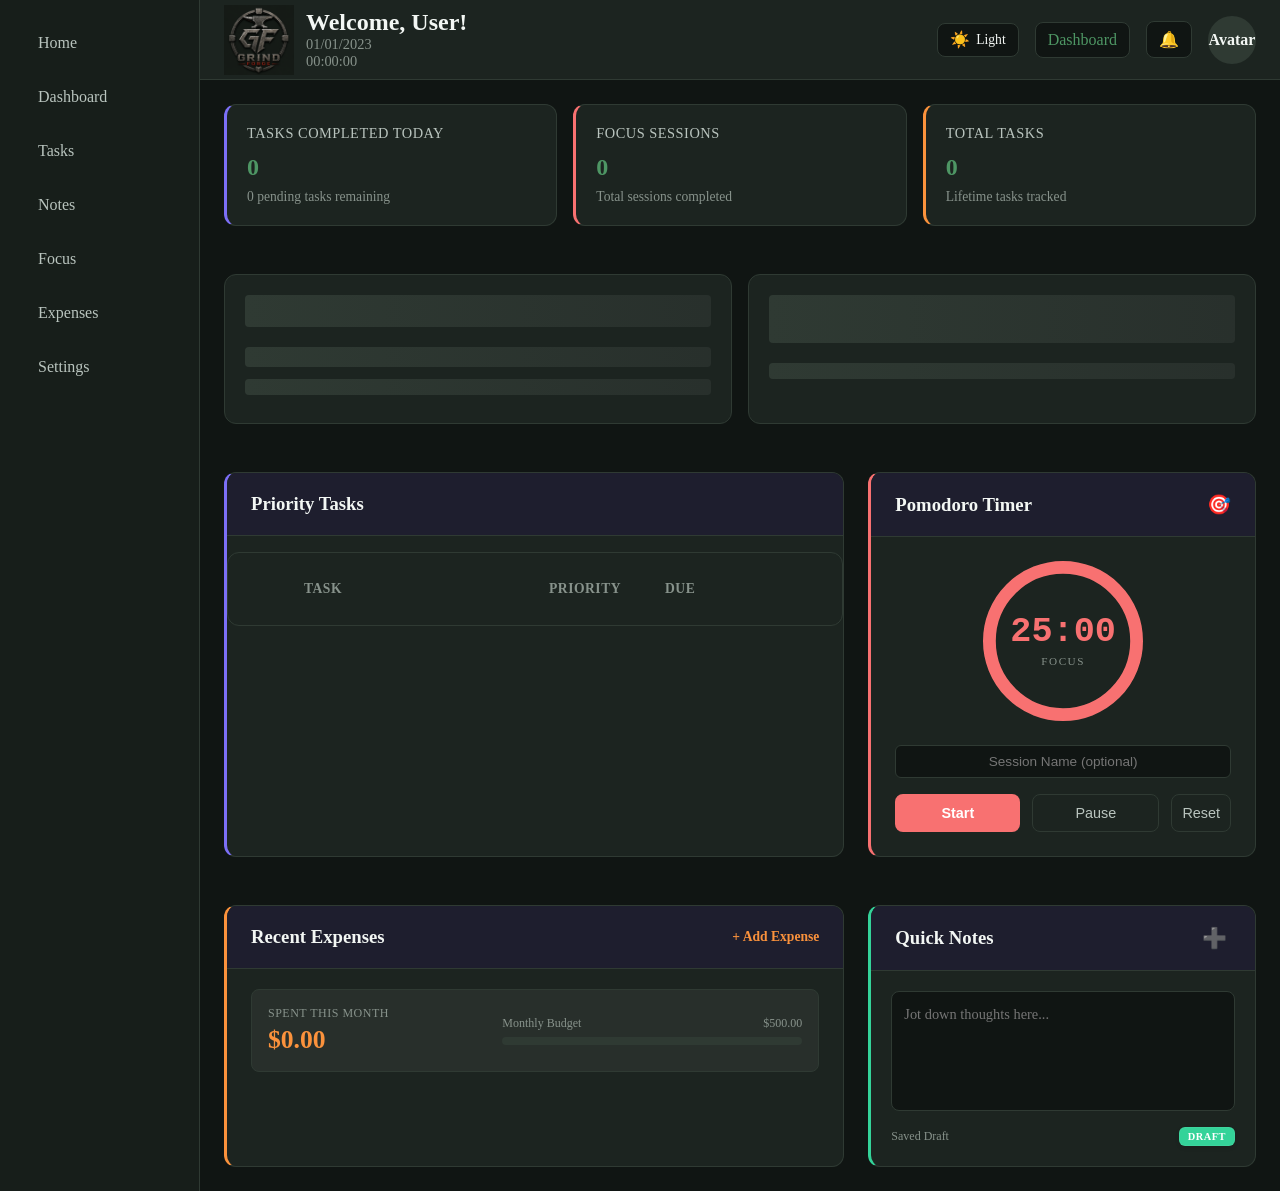
==== commit 13092307: "some UI changes" ====
--- a/index.html
+++ b/index.html
@@ -10,6 +10,7 @@
   <link rel="stylesheet" href="css/themes.css" />
   <link rel="stylesheet" href="css/layout.css" />
   <link rel="stylesheet" href="css/components.css" />
+  <link rel="stylesheet" href="css/pages/home.css" />
   <link rel="stylesheet" href="css/responsive.css" />
 </head>
 
@@ -118,9 +119,9 @@
           
           <!-- LEFT: Priority Tasks -->
           <div class="split-main">
-            <section id="urgent-tasks" class="urgent-tasks form-card" style="padding: 0; overflow: hidden; border-left: 3px solid var(--tasks-accent); height: 100%;">
-              <div style="padding: 20px 24px; border-bottom: 1px solid var(--card-border); background-color: var(--surface-elevated);">
-                <h3 class="split-section-title" style="margin: 0; color: var(--tasks-accent);">Priority Tasks</h3>
+            <section id="urgent-tasks" class="urgent-tasks form-card widget-card-tasks">
+              <div class="widget-header">
+                <h3 class="split-section-title widget-title-tasks">Priority Tasks</h3>
               </div>
               <div class="urgent-task-list">
                 <div class="urgent-task-header-row">
@@ -138,12 +139,12 @@
 
           <!-- RIGHT: Pomodoro Timer -->
           <div class="split-aside">
-            <section id="home-pomodoro-widget" class="form-card" style="padding: 0; overflow: hidden; border-left: 3px solid var(--focus-accent); height: 100%;">
-              <div style="padding: 20px 24px; border-bottom: 1px solid var(--card-border); background-color: var(--surface-elevated); display: flex; justify-content: space-between; align-items: center;">
-                <h3 class="split-section-title" style="margin: 0; color: var(--focus-accent);">Pomodoro Timer</h3>
+            <section id="home-pomodoro-widget" class="form-card widget-card-focus">
+              <div class="widget-header-flex">
+                <h3 class="split-section-title widget-title-focus">Pomodoro Timer</h3>
                 <span style="font-size: 1.2rem;">🎯</span>
               </div>
-              <div style="padding: 24px; display: flex; flex-direction: column; align-items: center; justify-content: center; gap: 16px;">
+              <div class="flex-col-gap-16">
                 <div id="home-timer-container" class="timer-container" style="width: 160px; height: 160px; margin: 0 auto; margin-bottom: 0;">
                   <svg class="progress-ring" width="160" height="160" viewBox="0 0 250 250">
                     <circle class="progress-ring-bg" cx="125" cy="125" r="115"></circle>
@@ -173,9 +174,9 @@
           
           <!-- LEFT: Recent Expenses -->
           <div class="split-main">
-            <section id="recent-expenses" class="form-card" style="padding: 0; overflow: hidden; border-left: 3px solid var(--expense-accent); height: 100%;">
-              <div style="padding: 20px 24px; border-bottom: 1px solid var(--card-border); background-color: var(--surface-elevated); display: flex; justify-content: space-between; align-items: center;">
-                <h3 class="split-section-title" style="margin: 0; color: var(--expense-accent);">Recent Expenses</h3>
+            <section id="recent-expenses" class="form-card widget-card-expense">
+              <div class="widget-header-flex">
+                <h3 class="split-section-title widget-title-expense">Recent Expenses</h3>
                 <a href="expenses.html" style="font-size: 0.85rem; color: var(--expense-accent); font-weight: 600;">+ Add Expense</a>
               </div>
               <div style="padding: 20px 24px;">
@@ -203,9 +204,9 @@
 
           <!-- RIGHT: Quick Notes -->
           <div class="split-aside">
-            <section id="home-quick-notes-widget" class="form-card" style="padding: 0; overflow: hidden; border-left: 3px solid var(--notes-accent); height: 100%;">
-              <div style="padding: 20px 24px; border-bottom: 1px solid var(--card-border); background-color: var(--surface-elevated); display: flex; justify-content: space-between; align-items: center;">
-                <h3 class="split-section-title" style="margin: 0; color: var(--notes-accent);">Quick Notes</h3>
+            <section id="home-quick-notes-widget" class="form-card widget-card-notes">
+              <div class="widget-header-flex">
+                <h3 class="split-section-title widget-title-notes">Quick Notes</h3>
                 <button id="home-save-note-btn" title="Save draft to Notes list" style="background: none; border: none; color: var(--notes-accent); font-size: 1.25rem; cursor: pointer; padding: 0 4px; display: flex; align-items: center; justify-content: center;">➕</button>
               </div>
               <div style="padding: 20px;">
--- a/css/base.css
+++ b/css/base.css
@@ -15,11 +15,28 @@
   --btn-bg: #4e9664;
   --btn-text: #ffffff;
 
-  --notes-accent: #d16ac4;
-  --focus-accent: #9fb3d0;
+  --tasks-accent:           #7c6ff7;
+  --tasks-accent-bg:        rgba(124, 111, 247, 0.12);
+  --tasks-accent-glow:      rgba(124, 111, 247, 0.25);
+
+  --focus-accent:           #f87171;
+  --focus-accent-bg:        rgba(248, 113, 113, 0.12);
+  --focus-accent-glow:      rgba(248, 113, 113, 0.25);
+
+  --notes-accent:           #34d399;
+  --notes-accent-bg:        rgba(52, 211, 153, 0.12);
+  --notes-accent-glow:      rgba(52, 211, 153, 0.25);
+
+  --expense-accent:         #fb923c;
+  --expense-accent-bg:      rgba(251, 146, 60, 0.12);
+  --expense-accent-glow:    rgba(251, 146, 60, 0.25);
+
+  --analytics-accent:       #38bdf8;
+  --analytics-accent-bg:    rgba(56, 189, 248, 0.12);
+  --analytics-accent-glow:  rgba(56, 189, 248, 0.25);
+
   --completed-accent: #4f9a50;
   --xp-accent: #3f730f;
-  --expense-accent: #e28c5c; /* Earthy copper for expenses */
 
   /* General Text Colors for Dark Theme */
   --text-primary: #f3f7f4;
@@ -45,7 +62,17 @@
   --danger: #c96b6b;
   --danger-bg: rgba(201, 107, 107, 0.15);
   --warning: #d4a84a;
-  --card-shadow: 0 4px 12px rgba(0, 0, 0, 0.25);
+  
+  --surface-elevated:       #1e1e2e;
+  --surface-overlay:        rgba(0, 0, 0, 0.55);
+
+  --shadow-sm:              0 1px 3px rgba(0, 0, 0, 0.4);
+  --shadow-card:            0 4px 16px rgba(0, 0, 0, 0.45);
+  --shadow-hero:            0 8px 32px rgba(0, 0, 0, 0.55);
+
+  --accent-primary:         #7c6ff7;
+  --accent-secondary:       #34d399;
+  --accent-tertiary:        #fb923c;
 }
 
 html {
--- a/css/themes.css
+++ b/css/themes.css
@@ -6,32 +6,33 @@
   --sidebar-bg:  #ffffff;
   --card-bg:     #ffffff;
   --card-border: #e2e8e4;
-  --surface-elevated: #fcfcfc;
+  --surface-elevated:       #ffffff;
+  --surface-overlay:        rgba(0, 0, 0, 0.35);
 
   /* === Primary action === */
   --btn-bg:   #2a7a44;
   --btn-text: #ffffff;
 
   /* === Module accent system === */
-  --tasks-accent:      #2a7a44;
-  --tasks-accent-bg:   rgba(42, 122, 68, 0.10);
-  --tasks-accent-glow: rgba(42, 122, 68, 0.20);
+  --tasks-accent:           #6366f1;
+  --tasks-accent-bg:        rgba(99, 102, 241, 0.08);
+  --tasks-accent-glow:      rgba(99, 102, 241, 0.18);
 
-  --focus-accent:      #3b6691;
-  --focus-accent-bg:   rgba(59, 102, 145, 0.10);
-  --focus-accent-glow: rgba(59, 102, 145, 0.20);
+  --focus-accent:           #ef4444;
+  --focus-accent-bg:        rgba(239, 68, 68, 0.08);
+  --focus-accent-glow:      rgba(239, 68, 68, 0.18);
 
-  --notes-accent:      #893b9e;
-  --notes-accent-bg:   rgba(137, 59, 158, 0.10);
-  --notes-accent-glow: rgba(137, 59, 158, 0.20);
+  --notes-accent:           #10b981;
+  --notes-accent-bg:        rgba(16, 185, 129, 0.08);
+  --notes-accent-glow:      rgba(16, 185, 129, 0.18);
 
-  --expense-accent:      #b3581b;
-  --expense-accent-bg:   rgba(179, 88, 27, 0.10);
-  --expense-accent-glow: rgba(179, 88, 27, 0.20);
+  --expense-accent:         #f97316;
+  --expense-accent-bg:      rgba(249, 115, 22, 0.08);
+  --expense-accent-glow:    rgba(249, 115, 22, 0.18);
 
-  --analytics-accent:      #1a8066;
-  --analytics-accent-bg:   rgba(26, 128, 102, 0.10);
-  --analytics-accent-glow: rgba(26, 128, 102, 0.20);
+  --analytics-accent:       #0ea5e9;
+  --analytics-accent-bg:    rgba(14, 165, 233, 0.08);
+  --analytics-accent-glow:  rgba(14, 165, 233, 0.18);
 
   /* Legacy aliases kept for backward compatibility */
   --completed-accent: #2a7a44;
@@ -59,10 +60,13 @@
   --warning-bg:  rgba(184, 138, 36, 0.10);
 
   /* === Shadows (lighter for light mode) === */
-  --shadow-sm:         0 2px 4px rgba(0, 0, 0, 0.04);
-  --shadow-card:       0 4px 12px rgba(0, 0, 0, 0.06);
-  --shadow-card-hover: 0 8px 24px rgba(0, 0, 0, 0.10);
-  --shadow-hero:       0 4px 16px rgba(0, 0, 0, 0.08);
+  --shadow-sm:              0 1px 3px rgba(0, 0, 0, 0.08);
+  --shadow-card:            0 4px 16px rgba(0, 0, 0, 0.10);
+  --shadow-hero:            0 8px 32px rgba(0, 0, 0, 0.14);
+
+  --accent-primary:         #6366f1;
+  --accent-secondary:       #10b981;
+  --accent-tertiary:        #f97316;
 }
 
 :root.light-theme,
--- a/css/components.css
+++ b/css/components.css
@@ -112,8 +112,21 @@
   background-color: var(--card-border);
   color: var(--text-primary);
   border-radius: 50%;
-  padding: 8px 12px;
-  font-size: 0.85rem;
+  width: 48px;
+  height: 48px;
+  display: flex;
+  align-items: center;
+  justify-content: center;
+  font-size: 1rem;
+  font-weight: 600;
+  overflow: hidden;
+  flex-shrink: 0;
+}
+
+.profile-avatar img {
+  width: 100%;
+  height: 100%;
+  object-fit: cover;
 }
 
 .notification-count {
@@ -137,12 +150,13 @@
 }
 
 /* Stat cards */
-.stat-card h3,
-.stat-card h4 {
-  font-size: 1.1rem;
+.stat-card h3 {
+  font-size: 0.9rem;
   font-weight: 500;
   color: var(--text-secondary);
   margin-bottom: 12px;
+  text-transform: uppercase;
+  letter-spacing: 0.5px;
 }
 
 .stat-card .stat-value,
@@ -911,6 +925,11 @@
 }
 
 /* Focus page */
+.focus-buttons{
+  display: flex;
+  gap: 8px;
+}
+
 .focus-timer-section {
   text-align: center;
   padding: 32px;
@@ -928,6 +947,7 @@
 
 .focus-controls {
   display: flex;
+  flex-direction: column;
   flex-wrap: wrap;
   gap: 12px;
   justify-content: center;
@@ -1258,8 +1278,8 @@
   display: inline-flex;
   align-items: center;
   gap: 8px;
-  background-color: var(--tasks-accent);
-  color: #ffffff;
+  background-color: var(--btn-bg);
+  color: var(--text-primary);
   padding: 10px 18px;
   border-radius: 8px;
   font-weight: 600;
@@ -1314,7 +1334,14 @@
   transition: transform 0.2s ease, box-shadow 0.2s ease, border-color 0.2s ease;
   position: relative;
   overflow: hidden;
-  border-left: 4px solid var(--focus-accent); /* purple left border accent */
+}
+
+.note-card {
+  border-left: 4px solid var(--notes-accent);
+}
+
+.focus-session-item {
+  border-left: 4px solid var(--focus-accent);
 }
 
 /* Hover effects with colored shadow glows matching notes accent */
--- a/css/pages/home.css
+++ b/css/pages/home.css
@@ -0,0 +1,12 @@
+/* css/pages/home.css */
+.widget-card-tasks { padding: 0; overflow: hidden; border-left: 3px solid var(--tasks-accent); height: 100%; }
+.widget-card-focus { padding: 0; overflow: hidden; border-left: 3px solid var(--focus-accent); height: 100%; }
+.widget-card-expense { padding: 0; overflow: hidden; border-left: 3px solid var(--expense-accent); height: 100%; }
+.widget-card-notes { padding: 0; overflow: hidden; border-left: 3px solid var(--notes-accent); height: 100%; }
+.widget-header { padding: 20px 24px; border-bottom: 1px solid var(--card-border); background-color: var(--surface-elevated); }
+.widget-header-flex { padding: 20px 24px; border-bottom: 1px solid var(--card-border); background-color: var(--surface-elevated); display: flex; justify-content: space-between; align-items: center; }
+.widget-title-tasks { margin: 0; color: var(--tasks-accent); }
+.widget-title-focus { margin: 0; color: var(--focus-accent); }
+.widget-title-expense { margin: 0; color: var(--expense-accent); }
+.widget-title-notes { margin: 0; color: var(--notes-accent); }
+.flex-col-gap-16 { padding: 24px; display: flex; flex-direction: column; align-items: center; justify-content: center; gap: 16px; }
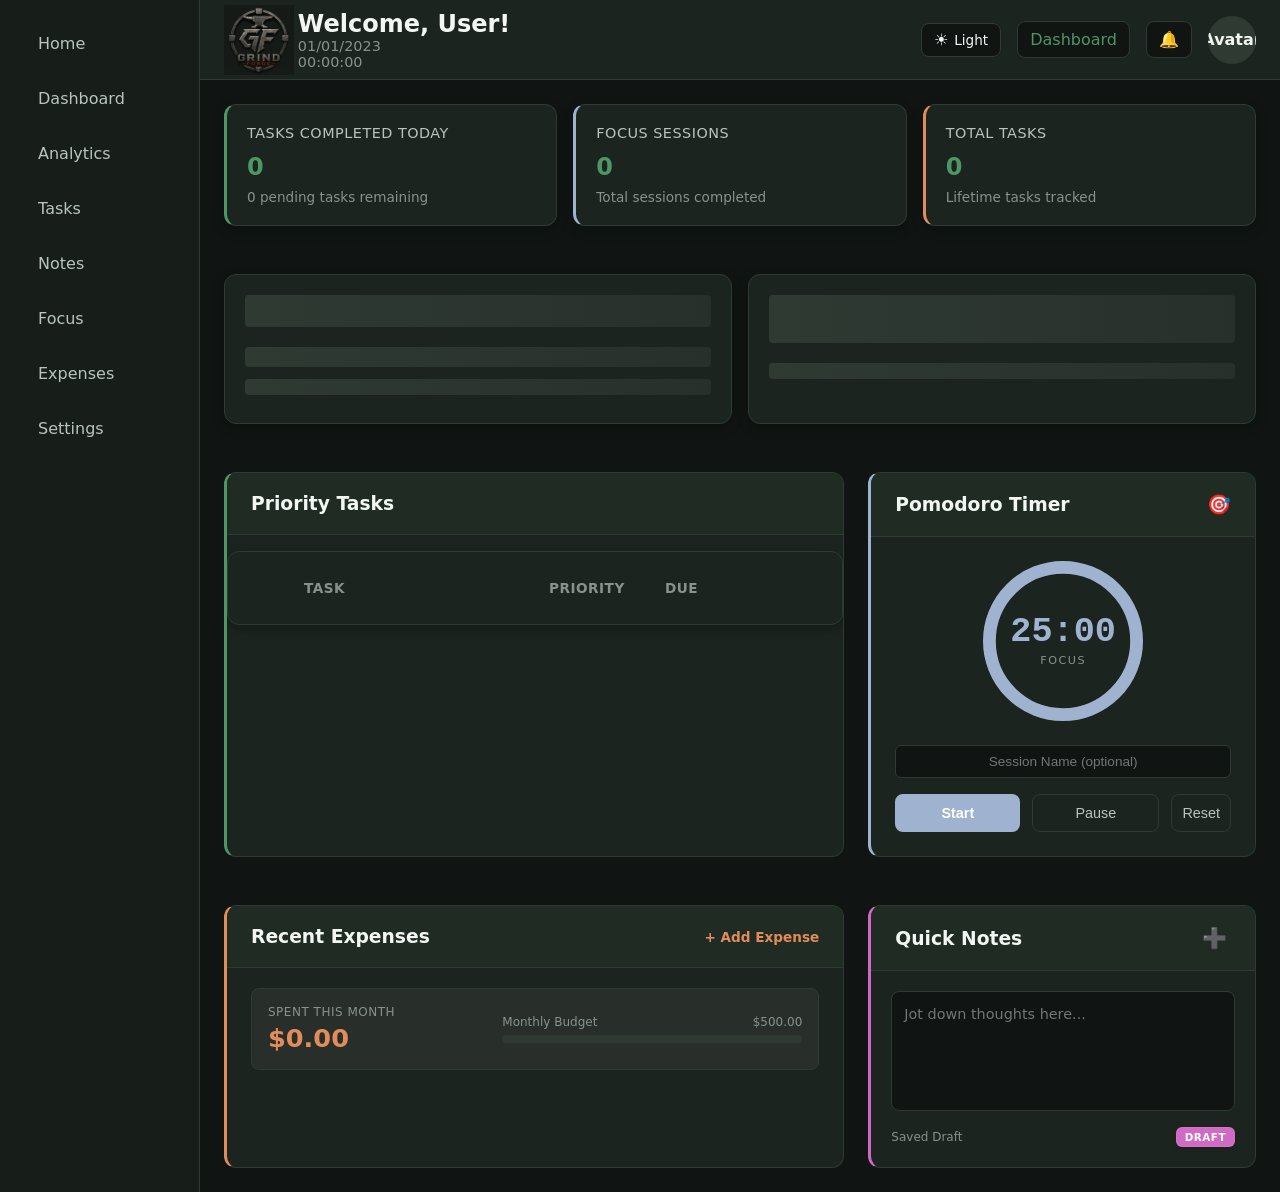
==== commit 02bb63b0: "Analytics page complete" ====
--- a/index.html
+++ b/index.html
@@ -22,6 +22,7 @@
         <ul class="nav-links">
           <li><a href="index.html" data-page="index.html">Home</a></li>
           <li><a href="dashboard.html" data-page="dashboard.html">Dashboard</a></li>
+          <li><a href="analytics.html" data-page="analytics.html">Analytics</a></li>
           <li><a href="tasks.html" data-page="tasks.html">Tasks</a></li>
           <li><a href="notes.html" data-page="notes.html">Notes</a></li>
           <li><a href="focus.html" data-page="focus.html">Focus</a></li>
--- a/css/base.css
+++ b/css/base.css
@@ -15,25 +15,25 @@
   --btn-bg: #4e9664;
   --btn-text: #ffffff;
 
-  --tasks-accent:           #7c6ff7;
-  --tasks-accent-bg:        rgba(124, 111, 247, 0.12);
-  --tasks-accent-glow:      rgba(124, 111, 247, 0.25);
-
-  --focus-accent:           #f87171;
-  --focus-accent-bg:        rgba(248, 113, 113, 0.12);
-  --focus-accent-glow:      rgba(248, 113, 113, 0.25);
-
-  --notes-accent:           #34d399;
-  --notes-accent-bg:        rgba(52, 211, 153, 0.12);
-  --notes-accent-glow:      rgba(52, 211, 153, 0.25);
-
-  --expense-accent:         #fb923c;
-  --expense-accent-bg:      rgba(251, 146, 60, 0.12);
-  --expense-accent-glow:    rgba(251, 146, 60, 0.25);
-
-  --analytics-accent:       #38bdf8;
-  --analytics-accent-bg:    rgba(56, 189, 248, 0.12);
-  --analytics-accent-glow:  rgba(56, 189, 248, 0.25);
+  --tasks-accent:          #4e9664;
+  --tasks-accent-bg:       rgba(78, 150, 100, 0.12);
+  --tasks-accent-glow:     rgba(78, 150, 100, 0.18);
+
+  --focus-accent:          #9fb3d0;
+  --focus-accent-bg:       rgba(159, 179, 208, 0.12);
+  --focus-accent-glow:     rgba(159, 179, 208, 0.18);
+
+  --notes-accent:          #d16ac4;
+  --notes-accent-bg:       rgba(209, 106, 196, 0.12);
+  --notes-accent-glow:     rgba(209, 106, 196, 0.18);
+
+  --expense-accent:        #e28c5c;
+  --expense-accent-bg:     rgba(226, 140, 92, 0.12);
+  --expense-accent-glow:   rgba(226, 140, 92, 0.18);
+
+  --analytics-accent:      #3ba88c;
+  --analytics-accent-bg:   rgba(59, 168, 140, 0.12);
+  --analytics-accent-glow: rgba(59, 168, 140, 0.18);
 
   --completed-accent: #4f9a50;
   --xp-accent: #3f730f;
@@ -57,22 +57,29 @@
   --bg: var(--main-bg);
   --surface: var(--card-bg);
   --border: var(--card-border);
-  --accent: var(--btn-bg);
+  --accent: var(--tasks-accent);
   --success: var(--completed-accent);
   --danger: #c96b6b;
   --danger-bg: rgba(201, 107, 107, 0.15);
   --warning: #d4a84a;
+  --warning-bg:            rgba(212, 168, 74, 0.12);
   
-  --surface-elevated:       #1e1e2e;
+  --surface-elevated:      #1f2b23;
   --surface-overlay:        rgba(0, 0, 0, 0.55);
 
-  --shadow-sm:              0 1px 3px rgba(0, 0, 0, 0.4);
-  --shadow-card:            0 4px 16px rgba(0, 0, 0, 0.45);
-  --shadow-hero:            0 8px 32px rgba(0, 0, 0, 0.55);
+  --shadow-sm:             0 2px 4px rgba(0, 0, 0, 0.20);
+  --shadow-card:           0 4px 12px rgba(0, 0, 0, 0.28);
+  --shadow-card-hover:     0 8px 24px rgba(0, 0, 0, 0.38);
+  --shadow-hero:           0 4px 20px rgba(0, 0, 0, 0.45);
 
   --accent-primary:         #7c6ff7;
   --accent-secondary:       #34d399;
   --accent-tertiary:        #fb923c;
+
+  --primary: #4DAA83;
+  --info: #9FB7D8;
+
+  --card-shadow: var(--shadow-card);
 }
 
 html {
@@ -85,6 +92,7 @@
 }
 
 body {
+  font-family: 'Inter', system-ui, -apple-system, sans-serif;
   color: var(--text-primary);
   background-color: var(--main-bg);
 }
--- a/css/themes.css
+++ b/css/themes.css
@@ -1,72 +1,84 @@
 /* themes.css — light mode overrides (dark defaults in base.css) */
 
 :root.light-theme {
-  /* === Layered surfaces (light) === */
-  --main-bg:     #f4f5f4;
-  --sidebar-bg:  #ffffff;
-  --card-bg:     #ffffff;
-  --card-border: #e2e8e4;
-  --surface-elevated:       #ffffff;
-  --surface-overlay:        rgba(0, 0, 0, 0.35);
+  /* Backgrounds & Borders */
+  --sidebar-bg: #ffffff;
+  --main-bg: #f4f7f5; /* Light minty-gray to match the dark theme's undertone */
+  --card-bg: #ffffff;
+  --card-border: #e1e6e3;
 
-  /* === Primary action === */
-  --btn-bg:   #2a7a44;
+  --btn-bg: #4e9664;
   --btn-text: #ffffff;
 
-  /* === Module accent system === */
-  --tasks-accent:           #6366f1;
-  --tasks-accent-bg:        rgba(99, 102, 241, 0.08);
-  --tasks-accent-glow:      rgba(99, 102, 241, 0.18);
+  /* Accents - Slightly darkened to ensure WCAG contrast on light backgrounds */
+  --tasks-accent:          #4e9664; 
+  --tasks-accent-bg:       rgba(78, 150, 100, 0.12);
+  --tasks-accent-glow:     rgba(78, 150, 100, 0.18);
 
-  --focus-accent:           #ef4444;
-  --focus-accent-bg:        rgba(239, 68, 68, 0.08);
-  --focus-accent-glow:      rgba(239, 68, 68, 0.18);
+  --focus-accent:          #718bb3; /* Darkened from #9fb3d0 */
+  --focus-accent-bg:       rgba(113, 139, 179, 0.12);
+  --focus-accent-glow:     rgba(113, 139, 179, 0.18);
 
-  --notes-accent:           #10b981;
-  --notes-accent-bg:        rgba(16, 185, 129, 0.08);
-  --notes-accent-glow:      rgba(16, 185, 129, 0.18);
+  --notes-accent:          #b54da7; /* Darkened from #d16ac4 */
+  --notes-accent-bg:       rgba(181, 77, 167, 0.12);
+  --notes-accent-glow:     rgba(181, 77, 167, 0.18);
 
-  --expense-accent:         #f97316;
-  --expense-accent-bg:      rgba(249, 115, 22, 0.08);
-  --expense-accent-glow:    rgba(249, 115, 22, 0.18);
+  --expense-accent:        #cf6b36; /* Darkened from #e28c5c */
+  --expense-accent-bg:     rgba(207, 107, 54, 0.12);
+  --expense-accent-glow:   rgba(207, 107, 54, 0.18);
 
-  --analytics-accent:       #0ea5e9;
-  --analytics-accent-bg:    rgba(14, 165, 233, 0.08);
-  --analytics-accent-glow:  rgba(14, 165, 233, 0.18);
+  --analytics-accent:      #2d8a71; /* Darkened from #3ba88c */
+  --analytics-accent-bg:   rgba(45, 138, 113, 0.12);
+  --analytics-accent-glow: rgba(45, 138, 113, 0.18);
 
-  /* Legacy aliases kept for backward compatibility */
-  --completed-accent: #2a7a44;
-  --xp-accent:        #b3581b;
+  --completed-accent: #438744; /* Slightly deeper green */
+  --xp-accent: #3f730f;
 
-  /* === Text hierarchy === */
-  --text-primary:   #1a241e;
-  --text-secondary: #4a5c52;
-  --text-muted:     #768a7f;
+  /* General Text Colors for Light Theme */
+  --text-primary: #1f2b24; /* Deep dark green-gray */
+  --text-secondary: #58665f;
+  --text-muted: #84918a;
 
-  /* === Semantic backgrounds === */
-  --hover-bg:       rgba(0, 0, 0, 0.04);
-  --nav-active-bg:  rgba(42, 122, 68, 0.08);
-  --completed-bg:   rgba(42, 122, 68, 0.10);
-  --notes-bg:       rgba(137, 59, 158, 0.10);
-  --focus-bg:       rgba(59, 102, 145, 0.10);
-  --expense-bg:     rgba(179, 88, 27, 0.10);
-  --focus-border:   rgba(59, 102, 145, 0.22);
-  --draft-bg:       rgba(137, 59, 158, 0.08);
+  /* Background Opacities - Switched to dark overlays */
+  --hover-bg: rgba(0, 0, 0, 0.04);
+  --nav-active-bg: rgba(78, 150, 100, 0.1);
+  --completed-bg: rgba(67, 135, 68, 0.15);
+  --notes-bg: rgba(181, 77, 167, 0.15);
+  --focus-bg: rgba(113, 139, 179, 0.15);
+  --expense-bg: rgba(207, 107, 54, 0.15);
+  --focus-border: rgba(113, 139, 179, 0.25);
+  --draft-bg: rgba(181, 77, 167, 0.1);
 
-  /* === Semantic aliases === */
-  --danger:      #b93b3b;
-  --danger-bg:   rgba(185, 59, 59, 0.10);
-  --warning:     #b88a24;
-  --warning-bg:  rgba(184, 138, 36, 0.10);
+  /* Semantic aliases for layout & shared rules */
+  --bg: var(--main-bg);
+  --surface: var(--card-bg);
+  --border: var(--card-border);
+  --accent: var(--tasks-accent);
+  --success: var(--completed-accent);
+  
+  --danger: #c44747; /* Darkened for contrast */
+  --danger-bg: rgba(196, 71, 71, 0.12);
+  --warning: #bd8e24; /* Darkened for contrast */
+  --warning-bg: rgba(189, 142, 36, 0.12);
+  
+  --surface-elevated: #ffffff;
+  --surface-overlay: rgba(255, 255, 255, 0.75); /* Light backdrop */
 
-  /* === Shadows (lighter for light mode) === */
-  --shadow-sm:              0 1px 3px rgba(0, 0, 0, 0.08);
-  --shadow-card:            0 4px 16px rgba(0, 0, 0, 0.10);
-  --shadow-hero:            0 8px 32px rgba(0, 0, 0, 0.14);
+  /* Shadows - Much softer with a tiny hint of the brand green */
+  --shadow-sm:             0 1px 3px rgba(31, 43, 36, 0.06);
+  --shadow-card:           0 4px 12px rgba(31, 43, 36, 0.04);
+  --shadow-card-hover:     0 8px 24px rgba(31, 43, 36, 0.08);
+  --shadow-hero:           0 12px 32px rgba(31, 43, 36, 0.12);
 
-  --accent-primary:         #6366f1;
-  --accent-secondary:       #10b981;
-  --accent-tertiary:        #f97316;
+  /* Extra Accents - Darkened to pop on white */
+  --accent-primary:         #6b5ded; 
+  --accent-secondary:       #10b981; 
+  --accent-tertiary:        #ea580c; 
+
+  --primary: #4DAA83;
+  --info: #9FB7D8;
+
+  --card-shadow: var(--shadow-card);
 }
 
 :root.light-theme,
--- a/css/components.css
+++ b/css/components.css
@@ -1,2280 +1,4572 @@
 /* components.css — cards, buttons, inputs, badges */
 
+
+
 /* Navigation */
+
 .nav-links a {
+
   display: block;
+
   padding: 10px 14px;
+
   border-radius: 8px;
+
   color: var(--text-secondary);
+
   font-weight: 500;
+
   transition:
+
     background-color 0.15s ease,
+
     color 0.15s ease;
-}
+
+}
+
+
 
 .nav-links a:hover {
+
   background-color: var(--hover-bg);
+
   color: var(--text-primary);
-}
+
+}
+
+
 
 .nav-links a.active {
+
   background-color: var(--nav-active-bg);
+
   color: var(--btn-bg);
+
   font-weight: 600;
-}
+
+}
+
+
 
 /* Theme toggle */
+
 .theme-toggle-btn {
+
   display: inline-flex;
+
   align-items: center;
+
   gap: 6px;
+
   padding: 8px 12px;
+
   border-radius: 8px;
+
   border: 1px solid var(--card-border);
+
   background-color: var(--main-bg);
+
   color: var(--text-primary);
+
   cursor: pointer;
+
   font-size: 0.85rem;
+
   font-weight: 500;
+
   font-family: inherit;
+
   transition:
+
     background-color 0.15s ease,
+
     border-color 0.15s ease;
-}
+
+}
+
+
 
 .theme-toggle-btn:hover {
+
   background-color: var(--hover-bg);
+
   border-color: var(--accent);
-}
+
+}
+
+
 
 .theme-toggle-btn:focus-visible {
+
   outline: 2px solid var(--accent);
+
   outline-offset: 2px;
-}
+
+}
+
+
 
 .theme-toggle-icon {
+
   font-size: 1rem;
+
   line-height: 1;
-}
+
+}
+
+
 
 /* Header */
+
 .welcome-msg {
+
   width: 60%;
-}
+
+}
+
+
 
 .logo-text,
+
 .welcome-text {
+
   color: var(--text-primary);
+
   font-size: 1.5rem;
+
   font-weight: 800;
-}
+
+}
+
+
 
 .logo-icon {
+
   width: 70px;
+
   height: 70px;
-  display: flex;
+
+  display: flex;
+
   align-items: center;
+
   justify-content: center;
+
   color: var(--btn-bg);
+
   transition: transform 0.2s ease;
-}
+
+}
+
+
 
 .logo-icon:hover {
+
   transform: scale(1.05);
-}
+
+}
+
+
 
 .time-and-date {
+
   color: var(--text-muted);
+
   font-size: 0.9rem;
-}
+
+}
+
+
 
 .dashboard-link a {
+
   color: var(--btn-bg);
+
   font-weight: 500;
-}
+
+}
+
+
 
 .notification {
+
   color: var(--btn-bg);
+
   font-weight: 500;
-}
+
+}
+
+
 
 .dashboard-link,
+
 .notification {
+
   background-color: var(--main-bg);
+
   color: var(--text-primary);
-}
+
+}
+
+
 
 .dashboard-link a:hover {
+
   color: var(--text-primary);
-}
+
+}
+
+
 
 .profile-avatar {
+
   background-color: var(--card-border);
+
   color: var(--text-primary);
+
   border-radius: 50%;
+
   width: 48px;
+
   height: 48px;
-  display: flex;
+
+  display: flex;
+
   align-items: center;
+
   justify-content: center;
+
   font-size: 1rem;
+
   font-weight: 600;
+
   overflow: hidden;
+
   flex-shrink: 0;
-}
+
+}
+
+
 
 .profile-avatar img {
+
   width: 100%;
+
   height: 100%;
+
   object-fit: cover;
-}
+
+}
+
+
 
 .notification-count {
+
   color: var(--btn-bg);
+
   font-weight: 600;
-}
+
+}
+
+
 
 /* Section headings */
+
 .page-content h1,
+
 .page-content h2,
+
 .page-content h3,
+
 .urgent-task-title,
+
 .quick-actions-title {
+
   color: var(--text-primary);
-}
+
+}
+
+
 
 .page-content h2 {
+
   font-size: 1.25rem;
+
   font-weight: 600;
+
   margin-bottom: 12px;
-}
+
+}
+
+
 
 /* Stat cards */
+
 .stat-card h3 {
+
   font-size: 0.9rem;
+
   font-weight: 500;
+
   color: var(--text-secondary);
+
   margin-bottom: 12px;
+
   text-transform: uppercase;
+
   letter-spacing: 0.5px;
-}
+
+}
+
+
 
 .stat-card .stat-value,
+
 .stat-card p.stat-value {
+
   font-size: 1.9rem;
+
   font-weight: 700;
+
   color: var(--accent);
+
   margin: 0;
-}
+
+}
+
+
 
 .weather-content .temperature h2 {
+
   font-size: 2.5rem;
-}
+
+}
+
 .location h4 {
+
   font-size: 1.2rem;
-}
+
+}
+
 .weather-description h5 {
+
   font-size: 0.85rem;
-}
+
+}
+
+
 
 .quote-content .quote-text {
+
   font-size: 1.2rem;
-}
+
+}
+
 .quote-author {
+
   font-size: 1rem;
-}
+
+}
+
+
+
 
 
 .text-danger,
+
 .text-danger.stat-value,
+
 .stat-card .text-danger,
+
 .stat-card p.text-danger {
+
   color: var(--danger);
-}
+
+}
+
+
 
 .text-success,
+
 .text-success.stat-value,
+
 .stat-card .text-success,
+
 .stat-card p.text-success {
+
   color: var(--success);
-}
+
+}
+
+
 
 /* Page-specific stat accents */
+
 body[data-page="notes.html"] .stat-card .stat-value {
+
   color: var(--notes-accent);
-}
+
+}
+
+
 
 body[data-page="focus.html"] .stat-card .stat-value {
+
   color: var(--focus-accent);
-}
+
+}
+
+
 
 body[data-page="expenses.html"] .stat-card .stat-value {
+
   color: var(--expense-accent);
-}
+
+}
+
+
 
 /* Dashboard tab-specific stat card borders & text colors */
+
 .page-content[data-active-tab="all"] .stat-card:nth-child(1),
+
 .page-content[data-active-tab="all"] .stat-card:nth-child(2) {
+
   border-left: 3px solid var(--tasks-accent);
-}
+
+}
+
 .page-content[data-active-tab="all"] .stat-card:nth-child(1) p,
+
 .page-content[data-active-tab="all"] .stat-card:nth-child(2) p {
+
   color: var(--tasks-accent) !important;
-}
+
+}
+
+
 
 .page-content[data-active-tab="all"] .stat-card:nth-child(3) {
+
   border-left: 3px solid var(--notes-accent);
-}
+
+}
+
 .page-content[data-active-tab="all"] .stat-card:nth-child(3) p {
+
   color: var(--notes-accent) !important;
-}
+
+}
+
+
 
 .page-content[data-active-tab="all"] .stat-card:nth-child(4),
+
 .page-content[data-active-tab="all"] .stat-card:nth-child(5) {
+
   border-left: 3px solid var(--expense-accent);
-}
+
+}
+
 .page-content[data-active-tab="all"] .stat-card:nth-child(4) p,
+
 .page-content[data-active-tab="all"] .stat-card:nth-child(5) p {
+
   color: var(--expense-accent) !important;
-}
+
+}
+
+
 
 .page-content[data-active-tab="all"] .stat-card:nth-child(6) {
+
   border-left: 3px solid var(--focus-accent);
-}
+
+}
+
 .page-content[data-active-tab="all"] .stat-card:nth-child(6) p {
+
   color: var(--focus-accent) !important;
-}
+
+}
+
+
 
 /* Specific tabs: uniform accents */
+
 .page-content[data-active-tab="tasks"] .stat-card {
+
   border-left: 3px solid var(--tasks-accent);
-}
+
+}
+
 .page-content[data-active-tab="tasks"] .stat-card p {
+
   color: var(--tasks-accent) !important;
-}
+
+}
+
+
 
 .page-content[data-active-tab="notes"] .stat-card {
+
   border-left: 3px solid var(--notes-accent);
-}
+
+}
+
 .page-content[data-active-tab="notes"] .stat-card p {
+
   color: var(--notes-accent) !important;
-}
+
+}
+
+
 
 .page-content[data-active-tab="focus"] .stat-card {
+
   border-left: 3px solid var(--focus-accent);
-}
+
+}
+
 .page-content[data-active-tab="focus"] .stat-card p {
+
   color: var(--focus-accent) !important;
-}
+
+}
+
+
 
 .page-content[data-active-tab="expenses"] .stat-card {
+
   border-left: 3px solid var(--expense-accent);
-}
+
+}
+
 .page-content[data-active-tab="expenses"] .stat-card p {
+
   color: var(--expense-accent) !important;
-}
+
+}
+
+
 
 /* Tab specific active colors */
+
 .page-content[data-active-tab="all"] .tab-btn.active {
+
   color: #ffffff !important;
+
   border-bottom-color: var(--accent) !important;
-}
+
+}
+
 .page-content[data-active-tab="tasks"] .tab-btn.active {
+
   color: #ffffff !important;
+
   border-bottom-color: var(--tasks-accent) !important;
-}
+
+}
+
 .page-content[data-active-tab="notes"] .tab-btn.active {
+
   color: #ffffff !important;
+
   border-bottom-color: var(--notes-accent) !important;
-}
+
+}
+
 .page-content[data-active-tab="focus"] .tab-btn.active {
+
   color: #ffffff !important;
+
   border-bottom-color: var(--focus-accent) !important;
-}
+
+}
+
 .page-content[data-active-tab="expenses"] .tab-btn.active {
+
   color: #ffffff !important;
+
   border-bottom-color: var(--expense-accent) !important;
-}
+
+}
+
+
 
 /* Forms */
+
 .form-card {
+
   background-color: var(--card-bg);
+
   border: 1px solid var(--card-border);
+
   border-radius: 12px;
+
   padding: 24px;
-}
+
+}
+
+
 
 .form-group {
-  display: flex;
+
+  display: flex;
+
   flex-direction: column;
+
   gap: 6px;
+
   margin-bottom: 16px;
-}
+
+}
+
+
 
 .form-group label {
+
   color: var(--text-secondary);
+
   font-size: 0.9rem;
+
   font-weight: 500;
-}
+
+}
+
+
 
 .form-group input,
+
 .form-group textarea,
+
 .form-group select,
+
 #note-form input,
+
 #note-form textarea,
+
 #session-name,
+
 .expense-filter-row select {
+
   background-color: var(--main-bg);
+
   border: 1px solid var(--card-border);
+
   border-radius: 8px;
+
   color: var(--text-primary);
+
   padding: 10px 12px;
+
   font-size: 0.95rem;
-}
+
+}
+
+
 
 #note-form input,
+
 #note-form textarea {
+
   width: 100%;
+
   margin-bottom: 12px;
-}
+
+}
+
+
 
 .form-group input::placeholder,
+
 .form-group textarea::placeholder,
+
 #note-form input::placeholder,
+
 #note-form textarea::placeholder,
+
 #session-name::placeholder {
+
   color: var(--text-muted);
-}
+
+}
+
+
 
 .form-group input:focus,
+
 .form-group textarea:focus,
+
 .form-group select:focus,
+
 #note-form input:focus,
+
 #note-form textarea:focus,
+
 #session-name:focus {
+
   outline: 2px solid var(--accent);
+
   outline-offset: 1px;
+
   border-color: var(--accent);
-}
+
+}
+
+
 
 .form-row {
+
   display: grid;
+
   grid-template-columns: 1fr 1fr;
+
   gap: 16px;
-}
+
+}
+
+
 
 .form-actions {
-  display: flex;
+
+  display: flex;
+
   gap: 12px;
+
   flex-wrap: wrap;
-}
+
+}
+
+
 
 .primary-btn {
+
   background-color: var(--btn-bg);
+
   color: var(--btn-text);
+
   border: none;
+
   border-radius: 8px;
+
   padding: 10px 20px;
+
   font-weight: 600;
+
   cursor: pointer;
+
   transition: filter 0.15s ease;
-}
+
+}
+
+
 
 .primary-btn:hover {
+
   filter: brightness(1.1);
-}
+
+}
+
+
 
 .secondary-btn {
+
   background-color: transparent;
+
   color: var(--text-secondary);
+
   border: 1px solid var(--card-border);
+
   border-radius: 8px;
+
   padding: 10px 20px;
+
   font-weight: 500;
+
   cursor: pointer;
-}
+
+}
+
+
 
 .secondary-btn:hover {
+
   background-color: var(--hover-bg);
+
   color: var(--text-primary);
-}
+
+}
+
+
 
 /* Task tabs */
+
 .task-tabs {
-  display: flex;
+
+  display: flex;
+
   flex-wrap: wrap;
+
   gap: 8px;
+
   margin-bottom: 16px;
-}
+
+}
+
+
 
 .task-tabs .tab-btn {
+
   padding: 8px 16px;
+
   border: 1px solid var(--card-border);
+
   border-radius: 8px;
+
   background: transparent;
+
   color: var(--text-secondary);
+
   cursor: pointer;
+
   font-weight: 500;
+
   transition: all 0.15s ease;
-}
+
+}
+
+
 
 .task-tabs .tab-btn:hover {
+
   background-color: var(--hover-bg);
+
   color: var(--text-primary);
-}
+
+}
+
+
 
 .tab-divider {
+
   border: none;
+
   border-top: 1px solid var(--card-border);
+
   margin-bottom: 20px;
-}
+
+}
+
+
 
 /* Polished Expense Cards with layout hierarchy & horizontal layout */
+
 .expense-list-section {
+
   background-color: var(--main-bg);
+
   border: 1px solid var(--card-border);
+
   border-radius: 16px;
+
   padding: 24px;
+
   margin-top: 24px;
+
   box-shadow: var(--shadow-card);
+
   display: grid;
+
   grid-template-columns: 1fr auto;
+
   align-items: center;
+
   gap: 20px;
-}
+
+}
+
+
 
 .expense-list-section h2 {
+
   grid-column: 1;
+
   margin: 0;
+
   font-size: 1.4rem;
+
   font-weight: 700;
+
   color: var(--text-primary);
-}
+
+}
+
+
 
 .expense-filter-row {
+
   grid-column: 2;
+
   margin: 0;
-  display: flex;
+
+  display: flex;
+
   align-items: center;
+
   gap: 10px;
+
   color: var(--text-secondary);
+
   font-size: 0.9rem;
-}
+
+}
+
+
 
 .expense-filter-row select {
+
   cursor: pointer;
+
   background-color: var(--btn-bg);
+
   border: 1px solid var(--card-border);
+
   border-radius: 8px;
+
   color: var(--btn-text);
+
   padding: 8px 16px;
+
   font-weight: 500;
+
   outline: none;
+
   transition: all 0.2s ease;
-}
+
+}
+
+
 
 .expense-filter-row select:focus {
+
   border-color: var(--expense-accent);
-}
+
+}
+
+
 
 .expense-list-header {
+
   grid-column: 1 / span 2;
-  display: flex;
+
+  display: flex;
+
   align-items: center;
+
   gap: 20px;
+
   padding: 12px 24px 12px 88px; /* 24px padding + 44px icon + 20px gap */
+
   color: var(--text-muted);
+
   background-color: var(--main-bg);
+
   font-size: 0.75rem;
+
   font-weight: 700;
+
   text-transform: uppercase;
+
   letter-spacing: 1.2px;
+
   border-bottom: 1px solid var(--card-border);
+
   margin-bottom: 8px;
+
   margin-top: 8px;
-}
+
+}
+
+
 
 .expense-list-header .col-desc {
+
   flex: 4;
+
   padding-right: 32px;
-}
+
+}
+
+
 
 .expense-list-header .col-date {
+
   flex: 1.2;
-}
+
+}
+
+
 
 .expense-list-header .col-cat {
+
   width: 100px;
+
   text-align: center;
-}
+
+}
+
+
 
 .expense-list-header .col-amt {
+
   flex: 1;
+
   text-align: right;
+
   padding-right: 140px; /* Offset to match actions button column */
-}
+
+}
+
+
 
 #expense-list-container {
+
   grid-column: 1 / span 2;
-  display: flex;
+
+  display: flex;
+
   flex-direction: column;
+
   gap: 12px;
+
   margin-top: 10px;
-}
+
+}
+
+
 
 .expense-card {
-  display: flex;
+
+  display: flex;
+
   align-items: center;
+
   gap: 20px;
+
   background-color: var(--card-bg);
+
   border: 1px solid var(--card-border);
+
   border-left: 4px solid var(--expense-accent);
+
   border-radius: 12px;
+
   padding: 16px 24px;
+
   transition: transform 0.2s ease, box-shadow 0.2s ease, border-color 0.2s ease, background-color 0.2s ease;
+
   position: relative;
-}
+
+}
+
+
 
 .expense-card:hover {
+
   transform: translateY(-2px);
+
   border-color: var(--expense-accent);
+
   background-color: rgba(255, 255, 255, 0.03);
+
   box-shadow: 0 6px 20px var(--expense-accent-glow);
-}
+
+}
+
+
 
 /* Category-based or generic transaction icon */
+
 .expense-card::before {
+
   content: "💳";
-  display: flex;
+
+  display: flex;
+
   align-items: center;
+
   justify-content: center;
+
   width: 44px;
+
   height: 44px;
+
   border-radius: 50%;
+
   background-color: var(--expense-accent-bg);
+
   color: var(--expense-accent);
+
   font-size: 1.2rem;
+
   flex-shrink: 0;
+
   order: 1;
+
   box-shadow: 0 2px 8px rgba(0, 0, 0, 0.15);
-}
+
+}
+
+
 
 .expense-title {
+
   color: var(--text-primary);
+
   font-size: 1.05rem;
+
   font-weight: 600;
+
   margin: 0;
+
   flex: 4;
+
   order: 2;
+
   white-space: nowrap;
+
   overflow: hidden;
+
   text-overflow: ellipsis;
+
   padding-right: 32px;
-}
+
+}
+
+
 
 .expense-date {
+
   color: var(--text-muted);
+
   font-size: 0.9rem;
+
   margin: 0;
+
   flex: 1.2;
+
   order: 3;
-}
+
+}
+
+
 
 .expense-category {
+
   color: var(--text-secondary);
+
   font-size: 0.8rem;
+
   font-weight: 600;
+
   background-color: rgba(255, 255, 255, 0.05);
+
   border: 1px solid var(--card-border);
+
   padding: 4px 12px;
+
   border-radius: 100px;
+
   margin: 0;
+
   text-align: center;
+
   min-width: 100px;
+
   order: 4;
-}
+
+}
+
+
 
 .expense-amount {
+
   color: var(--text-primary);
+
   font-weight: 700;
+
   font-size: 1.15rem;
+
   margin: 0;
+
   text-align: right;
+
   flex: 1;
+
   order: 5;
-}
+
+}
+
+
 
 .expense-actions {
-  display: flex;
+
+  display: flex;
+
   gap: 8px;
+
   order: 6;
+
   margin-left: 12px;
-}
+
+}
+
+
 
 .expense-actions button {
+
   background: transparent;
+
   border: 1px solid var(--card-border);
+
   color: var(--text-secondary);
+
   padding: 6px 12px;
+
   border-radius: 6px;
+
   cursor: pointer;
+
   font-size: 0.85rem;
+
   font-weight: 500;
+
   transition: all 0.2s ease;
-}
+
+}
+
+
 
 .expense-actions .edit-btn:hover {
+
   background-color: var(--expense-accent-bg);
+
   border-color: var(--expense-accent);
+
   color: var(--expense-accent);
-}
+
+}
+
+
 
 .expense-actions .delete-btn:hover {
+
   background-color: var(--danger-bg);
+
   border-color: var(--danger);
+
   color: var(--danger);
-}
+
+}
+
+
+
 
 
 /* Polished Task Cards with priority color-encoding & layout hierarchy */
+
 .task-card {
+
   background-color: var(--card-bg);
+
   border: 1px solid var(--card-border);
+
   border-radius: 12px;
+
   padding: 20px;
+
   margin-bottom: 16px;
-  display: flex;
+
+  display: flex;
+
   flex-direction: column;
+
   gap: 12px;
+
   transition: transform 0.2s ease, box-shadow 0.2s ease, border-color 0.2s ease;
+
   position: relative;
+
   overflow: hidden;
-}
+
+}
+
+
 
 /* Left border accents for priority color encoding */
+
 .task-card[data-priority="low"] {
+
   border-left: 4px solid var(--tasks-accent);
-}
+
+}
+
+
 
 .task-card[data-priority="medium"] {
+
   border-left: 4px solid var(--warning);
-}
+
+}
+
+
 
 .task-card[data-priority="high"] {
+
   border-left: 4px solid var(--danger);
-}
+
+}
+
+
 
 /* Hover effects with colored shadow glows matching priority */
+
 .task-card:hover {
+
   transform: translateY(-2px);
+
   border-color: var(--accent);
-}
+
+}
+
+
 
 .task-card[data-priority="low"]:hover {
+
   box-shadow: 0 6px 20px var(--tasks-accent-glow);
-}
+
+}
+
+
 
 .task-card[data-priority="medium"]:hover {
+
   box-shadow: 0 6px 20px rgba(212, 168, 74, 0.12);
-}
+
+}
+
+
 
 .task-card[data-priority="high"]:hover {
+
   box-shadow: 0 6px 20px rgba(201, 107, 107, 0.12);
-}
+
+}
+
+
 
 /* Task Completion Styles */
+
 .task-card[data-completed="true"] {
+
   opacity: 0.6;
+
   border-left-color: var(--text-muted);
-}
+
+}
+
+
 
 .task-card[data-completed="true"] .task-title {
+
   text-decoration: line-through;
+
   color: var(--text-muted);
-}
+
+}
+
+
 
 .task-card[data-completed="true"]:hover {
+
   transform: none;
+
   box-shadow: none;
-}
+
+}
+
+
 
 /* Header layout */
+
 .task-card-header {
-  display: flex;
+
+  display: flex;
+
   align-items: center;
+
   gap: 12px;
-}
+
+}
+
+
 
 .task-title {
+
   color: var(--text-primary);
+
   font-size: 1.1rem;
+
   font-weight: 600;
+
   margin: 0;
+
   line-height: 1.4;
+
   text-align: left;
-}
+
+}
+
+
 
 /* Body layout */
+
 .task-card-body {
+
   padding-left: 36px; /* indent to line up with title text */
-}
+
+}
+
+
 
 .task-description {
+
   color: var(--text-secondary);
+
   font-size: 0.95rem;
+
   line-height: 1.5;
+
   margin: 0;
+
   text-align: left;
-}
+
+}
+
+
 
 /* Footer layout */
+
 .task-card-footer {
-  display: flex;
+
+  display: flex;
+
   justify-content: space-between;
+
   align-items: center;
+
   margin-top: 4px;
+
   padding-left: 36px;
+
   flex-wrap: wrap;
+
   gap: 12px;
-}
+
+}
+
+
 
 .task-card .task-actions {
+
   margin-top: 0 !important;
-}
+
+}
+
+
 
 .task-meta {
-  display: flex;
+
+  display: flex;
+
   align-items: center;
+
   gap: 16px;
+
   font-size: 0.85rem;
+
   color: var(--text-muted);
-}
+
+}
+
+
 
 .task-due-date {
+
   display: inline-flex;
+
   align-items: center;
+
   gap: 6px;
-}
+
+}
+
+
 
 /* Priority badge styling - sleek pills */
+
 .task-priority-badge {
+
   display: inline-block;
+
   padding: 3px 10px;
+
   border-radius: 6px;
+
   font-size: 0.75rem;
+
   font-weight: 700;
+
   letter-spacing: 0.3px;
+
   text-transform: uppercase;
-}
+
+}
+
+
 
 .task-card[data-priority="low"] .task-priority-badge {
+
   background-color: var(--tasks-accent-bg);
+
   color: var(--tasks-accent);
-}
+
+}
+
+
 
 .task-card[data-priority="medium"] .task-priority-badge {
+
   background-color: var(--warning-bg);
+
   color: var(--warning);
-}
+
+}
+
+
 
 .task-card[data-priority="high"] .task-priority-badge {
+
   background-color: var(--danger-bg);
+
   color: var(--danger);
-}
+
+}
+
+
 
 /* Custom Checkbox Design */
+
 .task-checkbox-wrapper {
+
   position: relative;
-  display: flex;
+
+  display: flex;
+
   align-items: center;
+
   justify-content: center;
+
   width: 24px;
+
   height: 24px;
-}
+
+}
+
+
 
 .custom-task-checkbox {
+
   appearance: none;
+
   -webkit-appearance: none;
+
   background-color: transparent;
+
   margin: 0;
+
   font: inherit;
+
   color: var(--tasks-accent);
+
   width: 20px;
+
   height: 20px;
+
   border: 2px solid var(--card-border);
+
   border-radius: 50%;
+
   display: grid;
+
   place-content: center;
+
   cursor: pointer;
+
   transition: all 0.2s ease;
-}
+
+}
+
+
 
 .custom-task-checkbox::before {
+
   content: "";
+
   width: 10px;
+
   height: 10px;
+
   transform: scale(0);
+
   transition: 120ms transform ease-in-out;
+
   box-shadow: inset 1em 1em var(--tasks-accent);
+
   background-color: transparent;
+
   transform-origin: center;
+
   clip-path: polygon(14% 44%, 0 65%, 50% 100%, 100% 16%, 80% 0%, 43% 62%);
-}
+
+}
+
+
 
 .custom-task-checkbox:checked::before {
+
   transform: scale(1);
-}
+
+}
+
+
 
 .custom-task-checkbox:checked {
+
   border-color: var(--tasks-accent);
+
   background-color: var(--tasks-accent-bg);
-}
+
+}
+
+
 
 .custom-task-checkbox:hover {
+
   border-color: var(--tasks-accent);
+
   box-shadow: 0 0 6px var(--tasks-accent-glow);
-}
+
+}
+
+
 
 /* Visually Hidden Utility for accessibility */
+
 .visually-hidden {
+
   position: absolute !important;
+
   width: 1px !important;
+
   height: 1px !important;
+
   padding: 0 !important;
+
   margin: -1px !important;
+
   overflow: hidden !important;
+
   clip: rect(0, 0, 0, 0) !important;
+
   white-space: nowrap !important;
+
   border: 0 !important;
-}
+
+}
+
+
 
 .task-actions,
+
 .expense-actions,
+
 .note-actions {
-  display: flex;
+
+  display: flex;
+
   gap: 8px;
+
   margin-top: 12px;
-}
+
+}
+
+
 
 .edit-btn,
+
 .delete-btn,
+
 .edit-note-btn,
+
 .delete-note-btn {
+
   padding: 6px 12px;
+
   border-radius: 6px;
+
   border: 1px solid var(--card-border);
+
   background: transparent;
+
   color: var(--text-secondary);
+
   cursor: pointer;
+
   font-size: 0.85rem;
-}
+
+}
+
+
 
 .edit-btn:hover,
+
 .edit-note-btn:hover {
+
   background-color: var(--nav-active-bg);
+
   color: var(--btn-bg);
+
   border-color: var(--btn-bg);
-}
+
+}
+
+
 
 .delete-btn:hover,
+
 .delete-note-btn:hover {
+
   background-color: var(--danger-bg);
+
   color: var(--danger);
+
   border-color: var(--danger);
-}
+
+}
+
+
 
 /* Activity module badges */
+
 .activity-module {
+
   background-color: var(--btn-bg);
-}
+
+}
+
+
 
 .activity-module--tasks {
+
   background-color: var(--btn-bg);
-}
+
+}
+
+
 
 .activity-module--notes {
+
   background-color: var(--notes-accent);
-}
+
+}
+
+
 
 .activity-module--focus {
+
   background-color: var(--focus-accent);
+
   color: var(--btn-text);
-}
+
+}
+
+
 
 .activity-module--expenses {
+
   background-color: var(--expense-accent);
+
   color: var(--btn-text);
-}
+
+}
+
+
 
 /* Category breakdown */
+
 .category-breakdown-item {
+
   margin-bottom: 16px;
-}
+
+}
+
+
 
 .category-info {
-  display: flex;
+
+  display: flex;
+
   justify-content: space-between;
+
   margin-bottom: 6px;
+
   font-weight: 500;
+
   font-size: 0.95rem;
+
   color: var(--text-primary);
-}
+
+}
+
+
 
 .category-breakdown-section .progress-fill {
+
   background-color: var(--expense-accent);
-}
+
+}
+
+
 
 /* Focus page */
+
 .focus-buttons{
-  display: flex;
+
+  display: flex;
+
   gap: 8px;
-}
+
+}
+
+
 
 .focus-timer-section {
+
   text-align: center;
+
   padding: 32px;
+
   background-color: var(--card-bg);
+
   border: 1px solid var(--card-border);
+
   border-radius: 12px;
-}
+
+}
+
+
 
 #focus-timer-display {
+
   font-size: 3rem;
+
   font-weight: 700;
+
   color: var(--focus-accent);
+
   margin: 24px 0;
-}
+
+}
+
+
 
 .focus-controls {
-  display: flex;
+
+  display: flex;
+
   flex-direction: column;
+
   flex-wrap: wrap;
+
   gap: 12px;
+
   justify-content: center;
+
   align-items: center;
-}
+
+}
+
+
 
 .focus-controls button {
+
   background-color: var(--btn-bg);
+
   color: var(--btn-text);
+
   border: none;
+
   border-radius: 8px;
+
   padding: 10px 20px;
+
   font-weight: 600;
+
   cursor: pointer;
-}
+
+}
+
+
 
 .focus-controls button:hover {
+
   filter: brightness(1.1);
-}
+
+}
+
+
 
 .focus-session-item {
+
   padding: 12px 16px;
+
   background-color: var(--card-bg);
+
   border: 1px solid var(--card-border);
+
   border-radius: 8px;
+
   margin-bottom: 8px;
+
   color: var(--text-primary);
-}
+
+}
+
+
 
 /* Quote & weather widgets */
+
 .quote-text {
+
   color: var(--text-primary);
+
   font-style: italic;
+
   line-height: 1.5;
-}
+
+}
+
+
 
 .quote-author {
+
   color: var(--text-muted);
+
   margin-top: 12px;
-}
+
+}
+
+
 
 .temperature h2 {
+
   color: var(--focus-accent);
+
   font-size: 2rem;
-}
+
+}
+
+
 
 .location h4,
+
 .weather-description h5 {
+
   color: var(--text-secondary);
-}
+
+}
+
+
 
 /* Quick actions */
+
 .quick-action-btn {
+
   background-color: var(--btn-bg);
+
   color: var(--btn-text);
+
   border: none;
+
   border-radius: 8px;
+
   padding: 12px 20px;
+
   font-weight: 600;
+
   cursor: pointer;
-}
+
+}
+
+
 
 .quick-action-btn:hover {
+
   filter: brightness(1.1);
-}
+
+}
+
+
 
 /* Expense filter */
+
 .expense-filter-row {
-  display: flex;
+
+  display: flex;
+
   align-items: center;
+
   gap: 12px;
+
   margin-bottom: 16px;
+
   color: var(--text-secondary);
-}
+
+}
+
+
 
 /* Urgent tasks table */
+
 .urgent-task-header-row {
+
   color: var(--text-muted);
+
   font-size: 0.85rem;
+
   font-weight: 600;
+
   text-transform: uppercase;
+
   letter-spacing: 0.5px;
-}
+
+}
+
+
 
 .urgent-task-cards {
+
   color: var(--text-primary);
+
   border-bottom: 1px solid var(--card-border);
-}
+
+}
+
+
 
 .urgent-task-cards:last-child {
+
   border-bottom: none;
-}
+
+}
+
+
 
 @media (max-width: 768px) {
+
   .theme-toggle-label {
+
     display: none;
+
   }
 
+
+
   .theme-toggle-btn {
+
     padding: 8px 10px;
+
   }
-}
+
+}
+
+
 
 /* Shimmer loading animation */
+
 @keyframes shimmer {
+
   0% {
+
     background-position: -1000px 0;
+
   }
+
   100% {
+
     background-position: 1000px 0;
+
   }
-}
+
+}
+
+
 
 .shimmer-container {
-  display: flex;
+
+  display: flex;
+
   flex-direction: column;
+
   gap: 12px;
-}
+
+}
+
+
 
 .shimmer-line {
+
   height: 16px;
+
   background: linear-gradient(
+
     90deg,
+
     var(--card-border) 0%,
+
     var(--hover-bg) 50%,
+
     var(--card-border) 100%
+
   );
+
   background-size: 1000px 100%;
+
   border-radius: 4px;
+
   animation: shimmer 2s infinite;
-}
+
+}
+
+
 
 .shimmer-temp {
+
   height: 32px;
+
   margin-bottom: 8px;
-}
+
+}
+
+
 
 .shimmer-location {
+
   height: 20px;
-}
+
+}
+
+
 
 .shimmer-desc {
+
   height: 16px;
-}
+
+}
+
+
 
 .shimmer-quote-text {
+
   height: 48px;
-}
+
+}
+
+
 
 .shimmer-quote-author {
+
   height: 16px;
+
   margin-top: 8px;
-}
+
+}
+
+
 
 /* Modern recent activity layout */
+
 .activity-item {
+
   display: flex !important;
+
   flex-direction: row !important;
+
   justify-content: space-between !important;
+
   align-items: center !important;
+
   padding: 14px 20px !important;
+
   gap: 12px !important;
+
   width: 100% !important;
+
   border-bottom: 1px solid var(--card-border) !important;
+
   transition: background-color 0.2s cubic-bezier(0.4, 0, 0.2, 1), transform 0.2s ease !important;
-}
+
+}
+
+
 
 .activity-item:hover {
+
   background-color: var(--hover-bg) !important;
-}
+
+}
+
+
 
 .activity-item:last-child {
+
   border-bottom: none !important;
-}
+
+}
+
+
 
 .activity-item-main {
-  display: flex;
+
+  display: flex;
+
   align-items: center;
+
   gap: 14px;
+
   min-width: 0;
-}
+
+}
+
+
 
 .activity-icon-wrapper {
+
   width: 38px;
+
   height: 38px;
+
   border-radius: 10px;
+
   background: var(--hover-bg);
-  display: flex;
+
+  display: flex;
+
   align-items: center;
+
   justify-content: center;
+
   font-size: 1.15rem;
+
   border: 1px solid var(--card-border);
+
   flex-shrink: 0;
+
   transition: transform 0.2s ease, border-color 0.2s ease, box-shadow 0.2s ease;
-}
+
+}
+
+
 
 .activity-item:hover .activity-icon-wrapper {
+
   transform: scale(1.08);
-}
+
+}
+
+
 
 .activity-item[data-module="tasks"]:hover .activity-icon-wrapper {
+
   border-color: var(--tasks-accent);
+
   box-shadow: 0 0 8px var(--tasks-accent-glow);
-}
+
+}
+
 .activity-item[data-module="notes"]:hover .activity-icon-wrapper {
+
   border-color: var(--notes-accent);
+
   box-shadow: 0 0 8px var(--notes-accent-glow);
-}
+
+}
+
 .activity-item[data-module="focus"]:hover .activity-icon-wrapper {
+
   border-color: var(--focus-accent);
+
   box-shadow: 0 0 8px var(--focus-accent-glow);
-}
+
+}
+
 .activity-item[data-module="expenses"]:hover .activity-icon-wrapper {
+
   border-color: var(--expense-accent);
+
   box-shadow: 0 0 8px var(--expense-accent-glow);
-}
+
+}
+
+
 
 .activity-details {
-  display: flex;
+
+  display: flex;
+
   flex-direction: column;
+
   gap: 3px;
+
   align-items: flex-start;
+
   min-width: 0;
-}
+
+}
+
+
 
 .activity-title {
+
   font-weight: 600;
+
   font-size: 0.95rem;
+
   color: var(--text-primary);
+
   text-align: left;
+
   word-break: break-word;
+
   line-height: 1.3;
-}
+
+}
+
+
 
 .activity-meta {
+
   font-size: 0.8rem;
+
   color: var(--text-secondary);
+
   text-align: left;
-  display: flex;
+
+  display: flex;
+
   align-items: center;
+
   flex-wrap: wrap;
+
   gap: 4px;
-}
+
+}
+
+
 
 .activity-meta-label {
+
   color: var(--text-muted);
+
   font-weight: 500;
-}
+
+}
+
+
 
 .activity-time {
+
   color: var(--text-secondary);
+
   font-weight: 500;
-}
+
+}
+
+
 
 .activity-badge-wrapper {
+
   flex-shrink: 0;
-}
+
+}
+
+
 
 .activity-module {
+
   font-size: 0.65rem !important;
+
   border-radius: 6px !important;
+
   padding: 3px 8px !important;
+
   text-transform: uppercase !important;
+
   font-weight: 700 !important;
+
   letter-spacing: 0.5px !important;
+
   box-shadow: 0 2px 4px rgba(0, 0, 0, 0.1);
+
   border: 1px solid rgba(255, 255, 255, 0.05);
-}
+
+}
+
+
 
 /* Modal overlay styling for form popups */
+
 .modal-overlay {
+
   position: fixed;
+
   top: 0;
+
   left: 0;
+
   width: 100vw;
+
   height: 100vh;
+
   background-color: rgba(16, 21, 19, 0.75); /* Dark semi-transparent overlay */
+
   backdrop-filter: blur(8px); /* Obsidian Flow premium feel */
+
   -webkit-backdrop-filter: blur(8px);
-  display: flex;
+
+  display: flex;
+
   align-items: center;
+
   justify-content: center;
+
   z-index: 1000;
+
   animation: fadeIn 0.2s cubic-bezier(0.4, 0, 0.2, 1);
-}
+
+}
+
+
 
 .modal-container {
+
   width: 90%;
+
   max-width: 540px;
+
   max-height: 90vh;
+
   overflow-y: auto;
+
   animation: slideIn 0.3s cubic-bezier(0.34, 1.56, 0.64, 1);
-}
+
+}
+
+
 
 .modal-header {
-  display: flex;
+
+  display: flex;
+
   justify-content: space-between;
+
   align-items: center;
+
   margin-bottom: 20px;
+
   border-bottom: 1px solid var(--card-border);
+
   padding-bottom: 12px;
-}
+
+}
+
+
 
 .modal-header h2 {
+
   font-size: 1.3rem;
+
   font-weight: 700;
+
   color: var(--tasks-accent); /* green */
+
   margin: 0;
-}
+
+}
+
+
 
 .close-modal-btn {
+
   background: transparent;
+
   border: none;
+
   color: var(--text-muted);
+
   font-size: 1.8rem;
+
   line-height: 1;
+
   cursor: pointer;
+
   transition: color 0.15s ease, transform 0.15s ease;
+
   padding: 0 4px;
-}
+
+}
+
+
 
 .close-modal-btn:hover {
+
   color: var(--danger);
+
   transform: scale(1.1);
+
+}
+
+
+
+.add-expense-trigger-btn {
+  background-color: var(--expense-accent);
+  color: #fff;
+  box-shadow: 0 2px 8px var(--expense-accent-glow);
+  transition: background-color 0.2s ease, box-shadow 0.2s ease;
+}
+
+.add-expense-trigger-btn:hover {
+  background-color: var(--expense-accent-hover, var(--expense-accent));
+  box-shadow: 0 4px 16px var(--expense-accent-glow);
 }
 
 .add-task-trigger-btn {
+
   display: inline-flex;
+
   align-items: center;
+
   gap: 8px;
+
   background-color: var(--btn-bg);
+
   color: var(--text-primary);
+
   padding: 10px 18px;
+
   border-radius: 8px;
+
   font-weight: 600;
+
   cursor: pointer;
+
   border: 1px solid rgba(255, 255, 255, 0.05);
+
   box-shadow: 0 4px 12px var(--tasks-accent-glow);
+
   transition: transform 0.15s ease, background-color 0.15s ease, box-shadow 0.15s ease;
-}
+
+}
+
+
 
 .add-task-trigger-btn:hover {
+
   transform: translateY(-2px);
+
   background-color: var(--btn-bg);
+
   box-shadow: 0 6px 16px var(--tasks-accent-glow);
-}
+
+}
+
+
 
 .add-task-trigger-btn:active {
+
   transform: translateY(0);
-}
+
+}
+
+
 
 .add-task-trigger-btn .btn-icon {
+
   font-size: 1.2rem;
+
   font-weight: bold;
-}
+
+}
+
+
 
 @keyframes fadeIn {
+
   from { opacity: 0; }
+
   to { opacity: 1; }
-}
+
+}
+
+
 
 @keyframes slideIn {
+
   from {
+
     opacity: 0;
+
     transform: translateY(20px) scale(0.96);
+
   }
+
   to {
+
     opacity: 1;
+
     transform: translateY(0) scale(1);
+
   }
-}
+
+}
+
+
 
 /* Polished Note Cards with visual layout overrides */
+
 .note-card,
+
 .focus-session-item {
+
   background-color: var(--card-bg);
+
   border: 1px solid var(--card-border);
+
   border-radius: 12px;
+
   padding: 20px;
+
   margin-bottom: 16px;
-  display: flex;
+
+  display: flex;
+
   flex-direction: column;
+
   gap: 12px;
+
   transition: transform 0.2s ease, box-shadow 0.2s ease, border-color 0.2s ease;
+
   position: relative;
+
   overflow: hidden;
-}
+
+}
+
+
 
 .note-card {
+
   border-left: 4px solid var(--notes-accent);
-}
+
+}
+
+
 
 .focus-session-item {
+
   border-left: 4px solid var(--focus-accent);
-}
+
+}
+
+
 
 /* Hover effects with colored shadow glows matching notes accent */
+
 .note-card:hover,
+
 .focus-session-item:hover {
+
   transform: translateY(-2px);
+
   border-color: var(--accent);
+
   box-shadow: 0 6px 20px var(--notes-accent-glow);
-}
+
+}
+
 .focus-session-item:hover{
+
   box-shadow: 0 6px 20px var(--focus-accent-glow);
-}
+
+}
+
+
 
 /* Active state — currently selected note */
+
 .note-card-active {
+
   border-color: var(--notes-accent);
+
   box-shadow: 0 0 0 1px var(--notes-accent), 0 4px 16px var(--notes-accent-glow);
+
   background-color: var(--hover-bg);
-}
+
+}
+
+
 
 .note-card-active:hover {
+
   transform: none;
+
   border-color: var(--notes-accent);
+
   box-shadow: 0 0 0 1px var(--notes-accent), 0 4px 16px var(--notes-accent-glow);
-}
+
+}
+
+
 
 .note-title,
+
 .focus-title {
+
   color: var(--text-primary);
+
   font-size: 1.1rem;
+
   font-weight: 600;
+
   margin: 0;
+
   line-height: 1.4;
+
   text-align: left;
-}
+
+}
+
+
 
 .note-card-body,
+
 .focus-card-body {
+
   padding-left: 0;
-}
+
+}
+
+
 
 .note-content-text,
+
 .focus-content-text {
+
   color: var(--text-secondary);
+
   font-size: 0.95rem;
+
   line-height: 1.5;
+
   margin: 0;
+
   text-align: left;
+
   word-break: break-word;
-}
+
+}
+
+
 
 /* Footer layout */
+
 .note-card-footer,
+
 .focus-card-footer {
-  display: flex;
+
+  display: flex;
+
   justify-content: space-between;
+
   align-items: center;
+
   margin-top: 4px;
+
   flex-wrap: wrap;
+
   gap: 12px;
-}
+
+}
+
+
 
 .note-card .note-actions,
+
 .focus-session-item {
+
   margin-top: 0 !important;
-}
+
+}
+
+
 
 .note-meta,
+
 .focus-meta {
-  display: flex;
+
+  display: flex;
+
   align-items: center;
+
   gap: 16px;
+
   font-size: 0.85rem;
+
   color: var(--text-muted);
-}
+
+}
+
+
 
 .note-date-text,
+
 .focus-date-text {
+
   display: inline-flex;
+
   align-items: center;
+
   gap: 6px;
-}
+
+}
+
+
 
 /* Add New Note Trigger Button style */
+
 .add-note-trigger-btn {
+
   display: inline-flex;
+
   align-items: center;
+
   gap: 8px;
+
   background-color: var(--notes-accent);
+
   color: #ffffff;
+
   padding: 10px 18px;
+
   border-radius: 8px;
+
   font-weight: 600;
+
   cursor: pointer;
+
   border: 1px solid rgba(255, 255, 255, 0.05);
+
   box-shadow: 0 4px 12px var(--notes-accent-glow);
+
   transition: transform 0.15s ease, background-color 0.15s ease, box-shadow 0.15s ease;
-}
+
+}
+
+
 
 .add-note-trigger-btn:hover {
+
   transform: translateY(-2px);
+
   background-color: var(--notes-accent);
+
   box-shadow: 0 6px 16px var(--notes-accent-glow);
+
   filter: brightness(1.1);
-}
+
+}
+
+
 
 .add-note-trigger-btn:active {
+
   transform: translateY(0);
-}
+
+}
+
+
 
 .add-note-trigger-btn .btn-icon {
+
   font-size: 1.2rem;
+
   font-weight: bold;
-}
+
+}
+
+
 
 /* Note card cursor — clickable to open detail panel */
+
 .note-card {
+
   cursor: pointer;
-}
+
+}
+
+
 
 /* Notes page modal header uses notes accent */
+
 body[data-page="notes.html"] .modal-header h2 {
+
   color: var(--notes-accent);
-}
+
+}
+
+
 
 /* ===== Notes Split Panel Layout ===== */
+
 .notes-split-container {
-  display: flex;
+
+  display: flex;
+
   gap: 0;
+
   min-height: 300px;
+
   position: relative;
-}
+
+}
+
+
 
 /* Notes list — full width by default, shrinks when detail open */
+
 .notes-split-container .notes-list-section {
+
   flex: 1;
+
   min-width: 0;
+
   transition: flex 0.35s cubic-bezier(0.4, 0, 0.2, 1);
-}
+
+}
+
+
 
 /* Detail panel — hidden by default */
+
 .note-detail-panel {
+
   flex: 0;
+
   width: 0;
+
   overflow: hidden;
+
   opacity: 0;
+
   background-color: var(--card-bg);
+
   border: 1px solid var(--card-border);
+
   border-radius: 12px;
-  display: flex;
+
+  display: flex;
+
   flex-direction: column;
+
   transition: flex 0.35s cubic-bezier(0.4, 0, 0.2, 1),
+
               width 0.35s cubic-bezier(0.4, 0, 0.2, 1),
+
               opacity 0.25s ease,
+
               margin 0.35s cubic-bezier(0.4, 0, 0.2, 1);
+
   margin-left: 0;
-}
+
+}
+
+
 
 /* When detail is open — split view */
+
 .notes-split-container.detail-open {
+
   gap: 20px;
-}
+
+}
+
+
 
 .notes-split-container.detail-open .notes-list-section {
+
   flex: 0.85;
-}
+
+}
+
+
 
 .notes-split-container.detail-open .note-detail-panel {
+
   flex: 1.15;
+
   width: auto;
+
   opacity: 1;
+
   overflow: visible;
+
   margin-left: 0;
-}
+
+}
+
+
 
 /* Detail panel header */
+
 .detail-panel-header {
-  display: flex;
+
+  display: flex;
+
   justify-content: space-between;
+
   align-items: center;
+
   padding: 16px 20px;
+
   border-bottom: 1px solid var(--card-border);
+
   flex-shrink: 0;
-}
+
+}
+
+
 
 .drawer-back-btn {
+
   display: inline-flex;
+
   align-items: center;
+
   gap: 6px;
+
   background: transparent;
+
   border: 1px solid var(--card-border);
+
   border-radius: 8px;
+
   color: var(--text-secondary);
+
   font-size: 0.9rem;
+
   font-weight: 500;
+
   padding: 7px 14px;
+
   cursor: pointer;
+
   transition: all 0.15s ease;
-}
+
+}
+
+
 
 .drawer-back-btn:hover {
+
   background-color: var(--hover-bg);
+
   color: var(--text-primary);
+
   border-color: var(--notes-accent);
-}
+
+}
+
+
 
 .drawer-actions {
-  display: flex;
+
+  display: flex;
+
   gap: 8px;
-}
+
+}
+
+
 
 .drawer-edit-btn,
+
 .drawer-delete-btn {
+
   padding: 7px 14px;
+
   border-radius: 8px;
+
   font-size: 0.85rem;
+
   font-weight: 500;
+
   cursor: pointer;
+
   border: 1px solid var(--card-border);
+
   background: transparent;
+
   color: var(--text-secondary);
+
   transition: all 0.15s ease;
-}
+
+}
+
+
 
 .drawer-edit-btn:hover {
+
   background-color: var(--nav-active-bg);
+
   color: var(--notes-accent);
+
   border-color: var(--notes-accent);
-}
+
+}
+
+
 
 .drawer-delete-btn:hover {
+
   background-color: var(--danger-bg);
+
   color: var(--danger);
+
   border-color: var(--danger);
-}
+
+}
+
+
 
 /* Detail panel body */
+
 .detail-panel-body {
+
   flex: 1;
+
   overflow-y: auto;
+
   padding: 24px 20px;
-}
+
+}
+
+
 
 .drawer-note-title {
+
   color: var(--text-primary);
+
   font-size: 1.4rem;
+
   font-weight: 700;
+
   margin: 0 0 16px 0;
+
   line-height: 1.4;
+
   border-left: 4px solid var(--notes-accent);
+
   padding-left: 14px;
-}
+
+}
+
+
 
 .drawer-note-meta {
-  display: flex;
+
+  display: flex;
+
   flex-direction: column;
+
   gap: 6px;
+
   margin-bottom: 20px;
+
   padding-bottom: 16px;
+
   border-bottom: 1px solid var(--card-border);
-}
+
+}
+
+
 
 .drawer-meta-item {
+
   font-size: 0.85rem;
+
   color: var(--text-muted);
-}
+
+}
+
+
 
 .drawer-meta-item strong {
+
   color: var(--text-secondary);
+
   font-weight: 600;
-}
+
+}
+
+
 
 .drawer-note-content {
+
   color: var(--text-primary);
+
   font-size: 1rem;
+
   line-height: 1.75;
+
   word-break: break-word;
-}
+
+}
+
+
 
 /* Scrollbar styling for detail panel */
+
 .detail-panel-body::-webkit-scrollbar {
+
   width: 6px;
-}
+
+}
+
+
 
 .detail-panel-body::-webkit-scrollbar-track {
+
   background: transparent;
-}
+
+}
+
+
 
 .detail-panel-body::-webkit-scrollbar-thumb {
+
   background-color: var(--card-border);
+
   border-radius: 3px;
-}
+
+}
+
+
 
 .detail-panel-body::-webkit-scrollbar-thumb:hover {
+
   background-color: var(--text-muted);
-}
+
+}
+
+
 
 /* Responsive: stack vertically on small screens */
+
 @media (max-width: 768px) {
+
   .notes-split-container {
+
     flex-direction: column;
+
   }
+
   .notes-split-container.detail-open .notes-list-section {
+
     flex: unset;
+
   }
+
   .notes-split-container.detail-open .note-detail-panel {
+
     flex: unset;
+
     width: 100%;
+
   }
-}
+
+}
+
+
 
 /* Notes drawer editing toolbar and editable area */
+
 .drawer-toolbar {
-  display: flex;
+
+  display: flex;
+
   justify-content: space-between;
+
   align-items: center;
+
   gap: 12px;
+
   padding: 8px 12px;
+
   border-bottom: 1px solid var(--card-border);
+
   background: var(--card-bg);
+
   margin-bottom: 8px;
-}
+
+}
+
 .drawer-toolbar .format-btns {
-  display: flex;
+
+  display: flex;
+
   gap: 8px;
-}
+
+}
+
 .format-btn {
+
   padding: 6px 10px;
+
   border-radius: 6px;
+
   border: 1px solid var(--card-border);
+
   background: transparent;
+
   cursor: pointer;
+
   color: var(--text-secondary);
-}
+
+}
+
 .format-btn:hover {
+
   background-color: var(--hover-bg);
+
   color: var(--text-primary);
-}
+
+}
+
 .drawer-note-title[contenteditable],
+
 .drawer-note-content[contenteditable] {
+
   padding: 8px 12px;
+
   border-radius: 8px;
+
   border: 1px solid transparent;
+
   min-height: 36px;
-}
+
+}
+
 .drawer-note-title[contenteditable]:focus,
+
 .drawer-note-content[contenteditable]:focus {
+
   outline: 2px solid var(--accent);
+
   outline-offset: 2px;
+
   border-color: var(--card-border);
-}
+
+}
+
 .drawer-toolbar-actions {
-  display: flex;
+
+  display: flex;
+
   gap: 8px;
-}
+
+}
+
 .drawer-toolbar-actions button:disabled {
+
   opacity: 0.5;
+
   cursor: not-allowed;
-}
+
+}
+
 .drawer-toolbar-actions button:disabled:hover {
+
   filter: none;
+
   background-color: var(--card-bg);
-}
+
+}
+
+
 
 /* Focus Timer Circular Progress Bar */
+
 .timer-container {
+
   position: relative;
+
   width: 250px;
+
   height: 250px;
+
   margin: 0 auto 32px;
-  display: flex;
+
+  display: flex;
+
   justify-content: center;
+
   align-items: center;
-}
+
+}
+
+
 
 .progress-ring {
+
   position: absolute;
+
   top: 0;
+
   left: 0;
+
   transform: rotate(-90deg); /* Start from top */
-}
+
+}
+
+
 
 .progress-ring-bg {
+
   fill: transparent;
+
   stroke: var(--nav-active-bg);
+
   stroke-width: 20;
-}
+
+}
+
+
 
 .progress-ring-circle {
+
   fill: transparent;
+
   stroke: var(--focus-accent);
+
   stroke-width: 20;
+
   stroke-linecap: round;
+
   transition: stroke-dashoffset 0.5s linear;
-}
+
+}
+
+
 
 .timer-display {
+
   z-index: 10;
-  display: flex;
+
+  display: flex;
+
   flex-direction: column;
+
   justify-content: center;
+
   align-items: center;
-}
+
+}
+
+
 
 /* =============================================
+
    SETTINGS PAGE
+
    ============================================= */
 
+
+
 .settings-page-content {
+
   max-width: 900px;
+
   margin: 0 auto;
+
   padding: 24px 0;
-  display: flex;
+
+  display: flex;
+
   flex-direction: column;
+
   gap: 24px;
-}
+
+}
+
+
 
 .settings-section {
+
   background-color: var(--card-bg);
+
   border: 1px solid var(--card-border);
+
   border-radius: 16px;
+
   padding: 28px;
-}
+
+}
+
+
 
 .settings-section-title {
+
   font-size: 1.15rem;
+
   font-weight: 700;
+
   color: var(--text-primary);
+
   margin-bottom: 20px;
+
   letter-spacing: 0.2px;
-}
+
+}
+
+
 
 .settings-section-desc {
+
   font-size: 0.85rem;
+
   color: var(--text-muted);
+
   margin-bottom: 16px;
-}
+
+}
+
+
 
 .settings-save-row {
+
   margin-top: 16px;
-  display: flex;
+
+  display: flex;
+
   align-items: center;
+
   gap: 14px;
-}
+
+}
+
+
 
 .settings-currency-symbol {
+
   font-size: 1rem;
+
   color: var(--text-muted);
-}
+
+}
+
+
 
 /* Profile */
+
 .settings-profile-row {
-  display: flex;
+
+  display: flex;
+
   align-items: center;
+
   gap: 20px;
+
   margin-bottom: 24px;
-}
+
+}
+
+
 
 .settings-avatar {
+
   width: 64px;
+
   height: 64px;
+
   border-radius: 50%;
+
   background-color: var(--nav-active-bg);
+
   border: 2px solid var(--card-border);
-  display: flex;
+
+  display: flex;
+
   align-items: center;
+
   justify-content: center;
+
   font-size: 1.5rem;
+
   font-weight: 700;
+
   color: var(--btn-bg);
+
   flex-shrink: 0;
+
   overflow: hidden;
-}
+
+}
+
+
 
 .settings-avatar img {
+
   width: 100%;
+
   height: 100%;
+
   object-fit: cover;
-}
+
+}
+
+
 
 .settings-upload-btn {
+
   background-color: var(--btn-bg);
+
   color: var(--btn-text);
+
   border: none;
+
   border-radius: 8px;
+
   padding: 10px 18px;
+
   font-size: 0.9rem;
+
   font-weight: 600;
+
   cursor: pointer;
+
   font-family: inherit;
+
   transition: opacity 0.15s ease, transform 0.15s ease;
-}
+
+}
+
+
 
 .settings-upload-btn:hover {
+
   opacity: 0.88;
+
   transform: translateY(-1px);
-}
+
+}
+
+
 
 .settings-upload-hint {
+
   font-size: 0.78rem;
+
   color: var(--text-muted);
+
   margin-top: 4px;
-}
+
+}
+
+
 
 .settings-fields-row {
+
   display: grid;
+
   grid-template-columns: 1fr 1fr;
+
   gap: 20px;
-}
+
+}
+
+
 
 .settings-field {
-  display: flex;
+
+  display: flex;
+
   flex-direction: column;
+
   gap: 6px;
-}
+
+}
+
+
 
 .settings-field label {
+
   font-size: 0.72rem;
+
   text-transform: uppercase;
+
   letter-spacing: 1px;
+
   color: var(--text-muted);
+
   font-weight: 600;
-}
+
+}
+
+
 
 .settings-field input,
+
 .settings-field select {
+
   background-color: var(--main-bg);
+
   border: 1px solid var(--card-border);
+
   border-radius: 8px;
+
   color: var(--text-primary);
+
   padding: 11px 14px;
+
   font-size: 0.95rem;
+
   font-family: inherit;
+
   outline: none;
+
   transition: border-color 0.15s ease;
-}
+
+}
+
+
 
 .settings-field input:focus,
+
 .settings-field select:focus {
+
   border-color: var(--btn-bg);
-}
+
+}
+
+
 
 /* Appearance */
+
 .settings-appearance-grid {
+
   display: grid;
+
   grid-template-columns: 1fr 1fr;
+
   gap: 16px;
-}
+
+}
+
+
 
 .settings-theme-card {
+
   border: 2px solid var(--card-border);
+
   border-radius: 12px;
+
   padding: 16px;
+
   cursor: pointer;
+
   transition: border-color 0.2s ease, transform 0.15s ease;
+
   position: relative;
-}
+
+}
+
+
 
 .settings-theme-card:hover {
+
   transform: translateY(-2px);
-}
+
+}
+
+
 
 .settings-theme-card.active {
+
   border-color: var(--btn-bg);
-}
+
+}
+
+
 
 .settings-theme-card-header {
-  display: flex;
+
+  display: flex;
+
   justify-content: space-between;
+
   align-items: center;
+
   margin-bottom: 14px;
+
   font-weight: 600;
+
   font-size: 0.95rem;
-}
+
+}
+
+
 
 .settings-theme-radio {
+
   width: 18px;
+
   height: 18px;
+
   border-radius: 50%;
+
   border: 2px solid var(--card-border);
-  display: flex;
+
+  display: flex;
+
   align-items: center;
+
   justify-content: center;
+
   flex-shrink: 0;
-}
+
+}
+
+
 
 .settings-theme-radio.checked {
+
   border-color: var(--btn-bg);
-}
+
+}
+
+
 
 .settings-theme-radio.checked::after {
+
   content: '';
+
   width: 8px;
+
   height: 8px;
+
   border-radius: 50%;
+
   background-color: var(--btn-bg);
-}
+
+}
+
+
 
 .settings-theme-preview {
+
   border-radius: 8px;
+
   overflow: hidden;
+
   height: 60px;
-  display: flex;
+
+  display: flex;
+
   align-items: center;
+
   justify-content: center;
-}
+
+}
+
+
 
 .settings-theme-preview.dark-preview {
+
   background-color: #1c2420;
+
   border: 1px solid #2f3a33;
-}
+
+}
+
+
 
 .settings-theme-preview.light-preview {
+
   background-color: #f5f5f3;
+
   border: 1px solid #dde1dd;
-}
+
+}
+
+
 
 .settings-theme-preview-bar {
+
   width: 60%;
+
   height: 10px;
+
   border-radius: 6px;
+
   background-color: var(--btn-bg);
-}
+
+}
+
+
 
 /* 2-col layout for Integrations + Notifications */
+
 .settings-two-col {
+
   display: grid;
+
   grid-template-columns: 1fr 1fr;
+
   gap: 24px;
-}
+
+}
+
+
 
 /* Integration rows */
+
 .settings-integration-item {
-  display: flex;
+
+  display: flex;
+
   align-items: center;
+
   gap: 14px;
+
   background-color: var(--main-bg);
+
   border: 1px solid var(--card-border);
+
   border-radius: 10px;
+
   padding: 14px 16px;
+
   margin-bottom: 10px;
-}
+
+}
+
+
 
 .settings-integration-item:last-child {
+
   margin-bottom: 0;
-}
+
+}
+
+
 
 .settings-integration-icon {
+
   width: 38px;
+
   height: 38px;
+
   border-radius: 8px;
+
   background-color: var(--card-bg);
+
   border: 1px solid var(--card-border);
-  display: flex;
+
+  display: flex;
+
   align-items: center;
+
   justify-content: center;
+
   font-size: 1.1rem;
+
   flex-shrink: 0;
-}
+
+}
+
+
 
 .settings-integration-info {
+
   flex: 1;
-}
+
+}
+
+
 
 .settings-integration-name {
+
   font-weight: 600;
+
   font-size: 0.95rem;
+
   color: var(--text-primary);
-}
+
+}
+
+
 
 .settings-integration-desc {
+
   font-size: 0.78rem;
+
   color: var(--text-muted);
+
   margin-top: 2px;
-}
+
+}
+
+
 
 .settings-linked-badge {
+
   background-color: var(--nav-active-bg);
+
   color: var(--btn-bg);
+
   border: 1px solid var(--btn-bg);
+
   border-radius: 6px;
+
   padding: 5px 12px;
+
   font-size: 0.82rem;
+
   font-weight: 600;
+
   cursor: default;
-}
+
+}
+
+
 
 .settings-connect-btn {
+
   background-color: transparent;
+
   color: var(--text-primary);
+
   border: 1px solid var(--card-border);
+
   border-radius: 6px;
+
   padding: 5px 12px;
+
   font-size: 0.82rem;
+
   font-weight: 600;
+
   cursor: pointer;
+
   font-family: inherit;
+
   transition: border-color 0.15s ease, color 0.15s ease;
-}
+
+}
+
+
 
 .settings-connect-btn:hover {
+
   border-color: var(--btn-bg);
+
   color: var(--btn-bg);
-}
+
+}
+
+
 
 /* Toggle switch */
+
 .settings-notification-item {
-  display: flex;
+
+  display: flex;
+
   align-items: center;
+
   justify-content: space-between;
+
   background-color: var(--main-bg);
+
   border: 1px solid var(--card-border);
+
   border-radius: 10px;
+
   padding: 14px 16px;
+
   margin-bottom: 10px;
-}
+
+}
+
+
 
 .settings-notification-item:last-child {
+
   margin-bottom: 0;
-}
+
+}
+
+
 
 .settings-notification-info .notif-title {
+
   font-weight: 600;
+
   font-size: 0.95rem;
+
   color: var(--text-primary);
-}
+
+}
+
+
 
 .settings-notification-info .notif-desc {
+
   font-size: 0.78rem;
+
   color: var(--text-muted);
+
   margin-top: 2px;
-}
+
+}
+
+
 
 .toggle-switch {
+
   position: relative;
+
   width: 44px;
+
   height: 24px;
+
   flex-shrink: 0;
-}
+
+}
+
+
 
 .toggle-switch input {
+
   opacity: 0;
+
   width: 0;
+
   height: 0;
+
   position: absolute;
-}
+
+}
+
+
 
 .toggle-switch .toggle-slider {
+
   position: absolute;
+
   inset: 0;
+
   border-radius: 24px;
+
   background-color: var(--card-border);
+
   cursor: pointer;
+
   transition: background-color 0.2s ease;
-}
+
+}
+
+
 
 .toggle-switch .toggle-slider::before {
+
   content: '';
+
   position: absolute;
+
   width: 18px;
+
   height: 18px;
+
   border-radius: 50%;
+
   background: white;
+
   left: 3px;
+
   top: 3px;
+
   transition: transform 0.2s ease;
-}
+
+}
+
+
 
 .toggle-switch input:checked + .toggle-slider {
+
   background-color: var(--btn-bg);
-}
+
+}
+
+
 
 .toggle-switch input:checked + .toggle-slider::before {
+
   transform: translateX(20px);
-}
+
+}
+
+
 
 /* Focus Duration Options */
+
 .settings-focus-options {
-  display: flex;
+
+  display: flex;
+
   flex-wrap: wrap;
+
   gap: 10px;
+
   margin-bottom: 14px;
-}
+
+}
+
+
 
 .focus-duration-btn {
+
   padding: 9px 18px;
+
   border-radius: 8px;
+
   border: 1px solid var(--card-border);
+
   background: transparent;
+
   color: var(--text-secondary);
+
   font-size: 0.9rem;
+
   font-weight: 500;
+
   cursor: pointer;
+
   font-family: inherit;
+
   transition: all 0.15s ease;
-}
+
+}
+
+
 
 .focus-duration-btn:hover {
+
   border-color: var(--focus-accent);
+
   color: var(--focus-accent);
-}
+
+}
+
+
 
 .focus-duration-btn.active {
+
   border-color: var(--focus-accent);
+
   background-color: var(--focus-bg);
+
   color: var(--focus-accent);
+
   font-weight: 600;
-}
+
+}
+
+
 
 .settings-custom-duration-row {
-  display: flex;
+
+  display: flex;
+
   align-items: center;
+
   gap: 10px;
-}
+
+}
+
+
 
 .settings-custom-duration-row input {
+
   width: 100px;
+
   background-color: var(--main-bg);
+
   border: 1px solid var(--card-border);
+
   border-radius: 8px;
+
   color: var(--text-primary);
+
   padding: 9px 12px;
+
   font-size: 0.9rem;
+
   font-family: inherit;
+
   outline: none;
+
   transition: border-color 0.15s ease;
-}
+
+}
+
+
 
 .settings-custom-duration-row input:focus {
+
   border-color: var(--focus-accent);
-}
+
+}
+
+
 
 .settings-custom-duration-row label {
+
   font-size: 0.85rem;
+
   color: var(--text-muted);
-}
+
+}
+
+
 
 /* Budget setting */
+
 .settings-budget-row {
-  display: flex;
+
+  display: flex;
+
   align-items: center;
+
   gap: 14px;
+
   flex-wrap: wrap;
-}
+
+}
+
+
 
 .settings-budget-row input {
+
   width: 160px;
+
   background-color: var(--main-bg);
+
   border: 1px solid var(--card-border);
+
   border-radius: 8px;
+
   color: var(--text-primary);
+
   padding: 10px 14px;
+
   font-size: 0.95rem;
+
   font-family: inherit;
+
   outline: none;
+
   transition: border-color 0.15s ease;
-}
+
+}
+
+
 
 .settings-budget-row input:focus {
+
   border-color: var(--expense-accent);
-}
+
+}
+
+
 
 .settings-budget-hint {
+
   font-size: 0.82rem;
+
   color: var(--text-muted);
-}
+
+}
+
+
 
 .settings-save-btn {
+
   background-color: var(--btn-bg);
+
   color: var(--btn-text);
+
   border: none;
+
   border-radius: 8px;
+
   padding: 10px 24px;
+
   font-size: 0.9rem;
+
   font-weight: 600;
+
   cursor: pointer;
+
   font-family: inherit;
+
   transition: opacity 0.15s ease, transform 0.15s ease;
-}
+
+}
+
+
 
 .settings-save-btn:hover {
+
   opacity: 0.88;
+
   transform: translateY(-1px);
-}
+
+}
+
+
 
 .settings-save-feedback {
+
   font-size: 0.82rem;
+
   color: var(--success);
+
   min-height: 1.2em;
+
   transition: opacity 0.3s ease;
-}
+
+}
+
+
 
 /* Export section */
+
 .settings-export-section {
+
   background-color: var(--card-bg);
+
   border: 1px solid var(--card-border);
+
   border-left: 4px solid var(--expense-accent);
+
   border-radius: 16px;
+
   padding: 20px 28px;
-  display: flex;
+
+  display: flex;
+
   align-items: center;
+
   justify-content: space-between;
+
   gap: 20px;
-}
+
+}
+
+
 
 .settings-export-info .export-title {
+
   font-weight: 700;
+
   font-size: 1rem;
+
   color: var(--text-primary);
+
   margin-bottom: 4px;
-}
+
+}
+
+
 
 .settings-export-info .export-desc {
+
   font-size: 0.82rem;
+
   color: var(--text-muted);
-}
+
+}
+
+
 
 .settings-export-btn {
+
   background: transparent;
+
   color: var(--text-primary);
+
   border: 1px solid var(--card-border);
+
   border-radius: 8px;
+
   padding: 10px 20px;
+
   font-size: 0.9rem;
+
   font-weight: 600;
+
   cursor: pointer;
+
   font-family: inherit;
+
   white-space: nowrap;
+
   flex-shrink: 0;
+
   transition: border-color 0.15s ease, color 0.15s ease;
-}
+
+}
+
+
 
 .settings-export-btn:hover {
+
   border-color: var(--expense-accent);
+
   color: var(--expense-accent);
-}
+
+}
+
